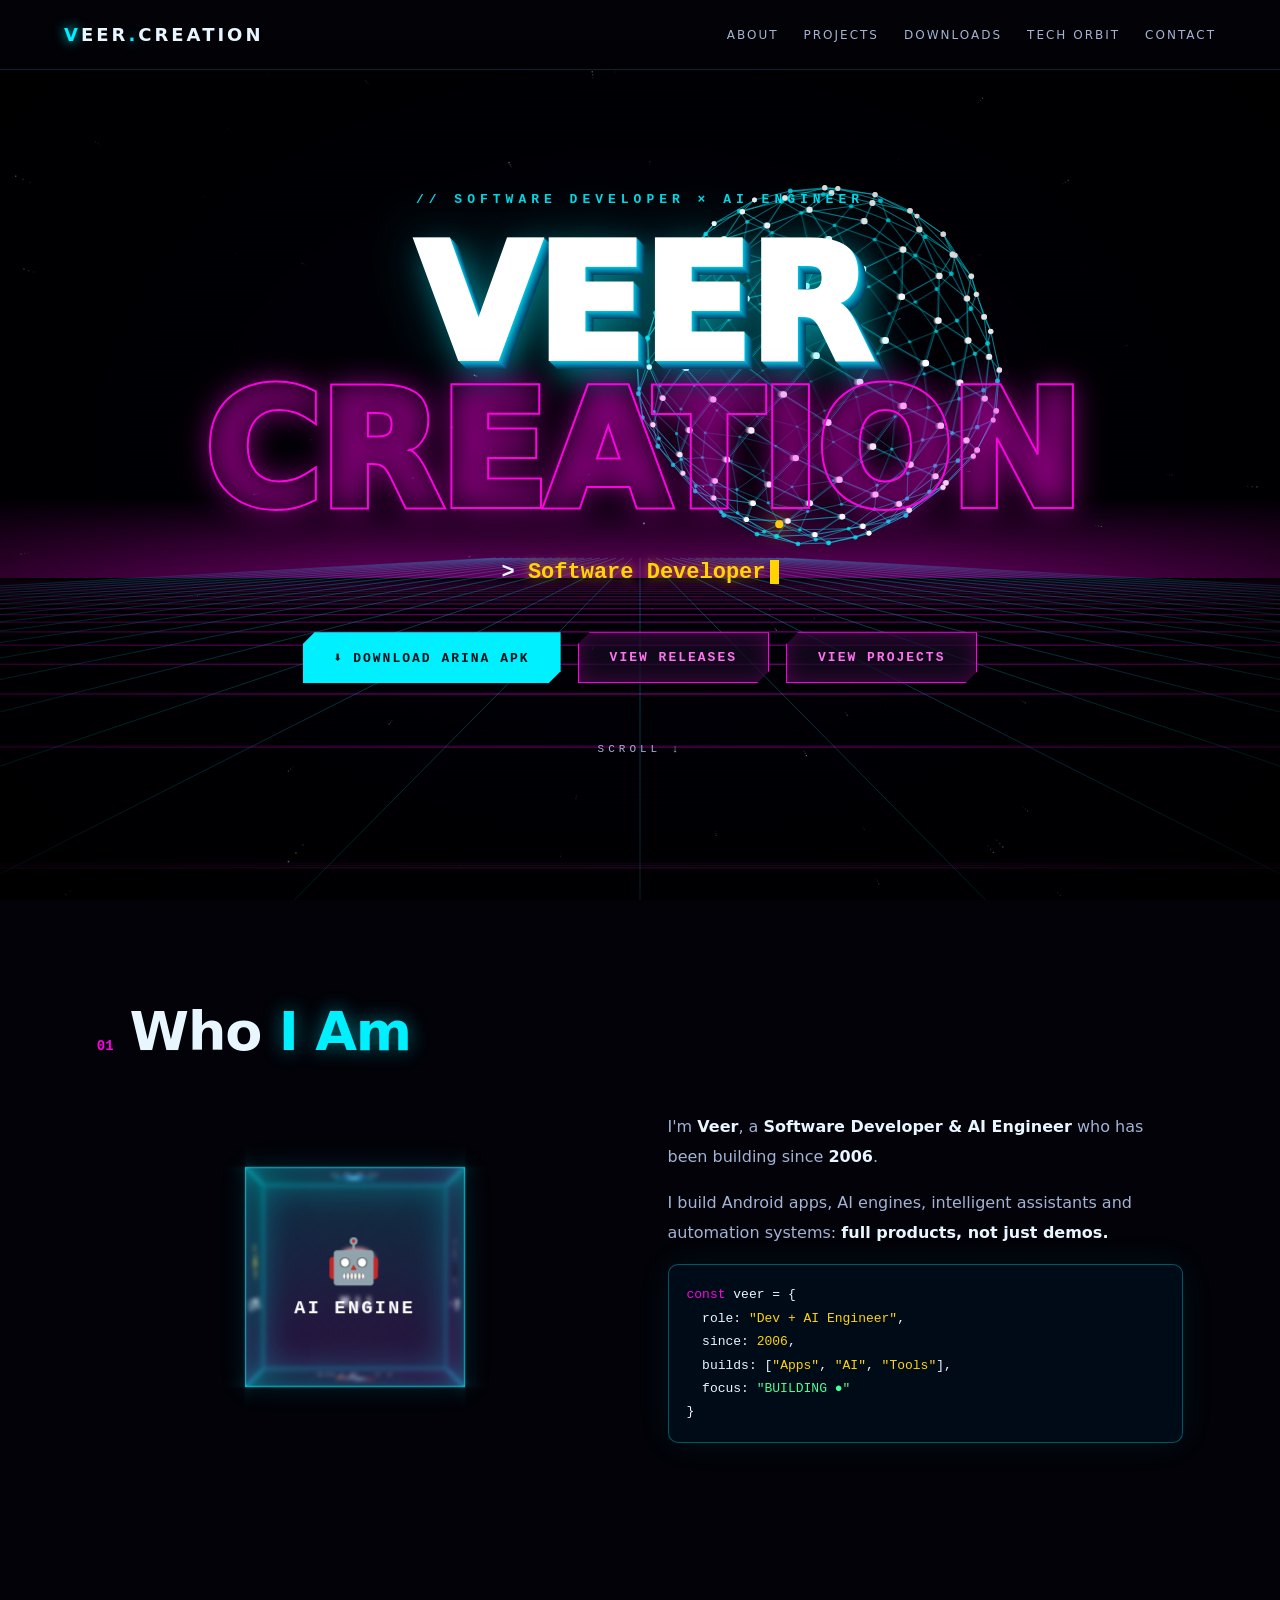
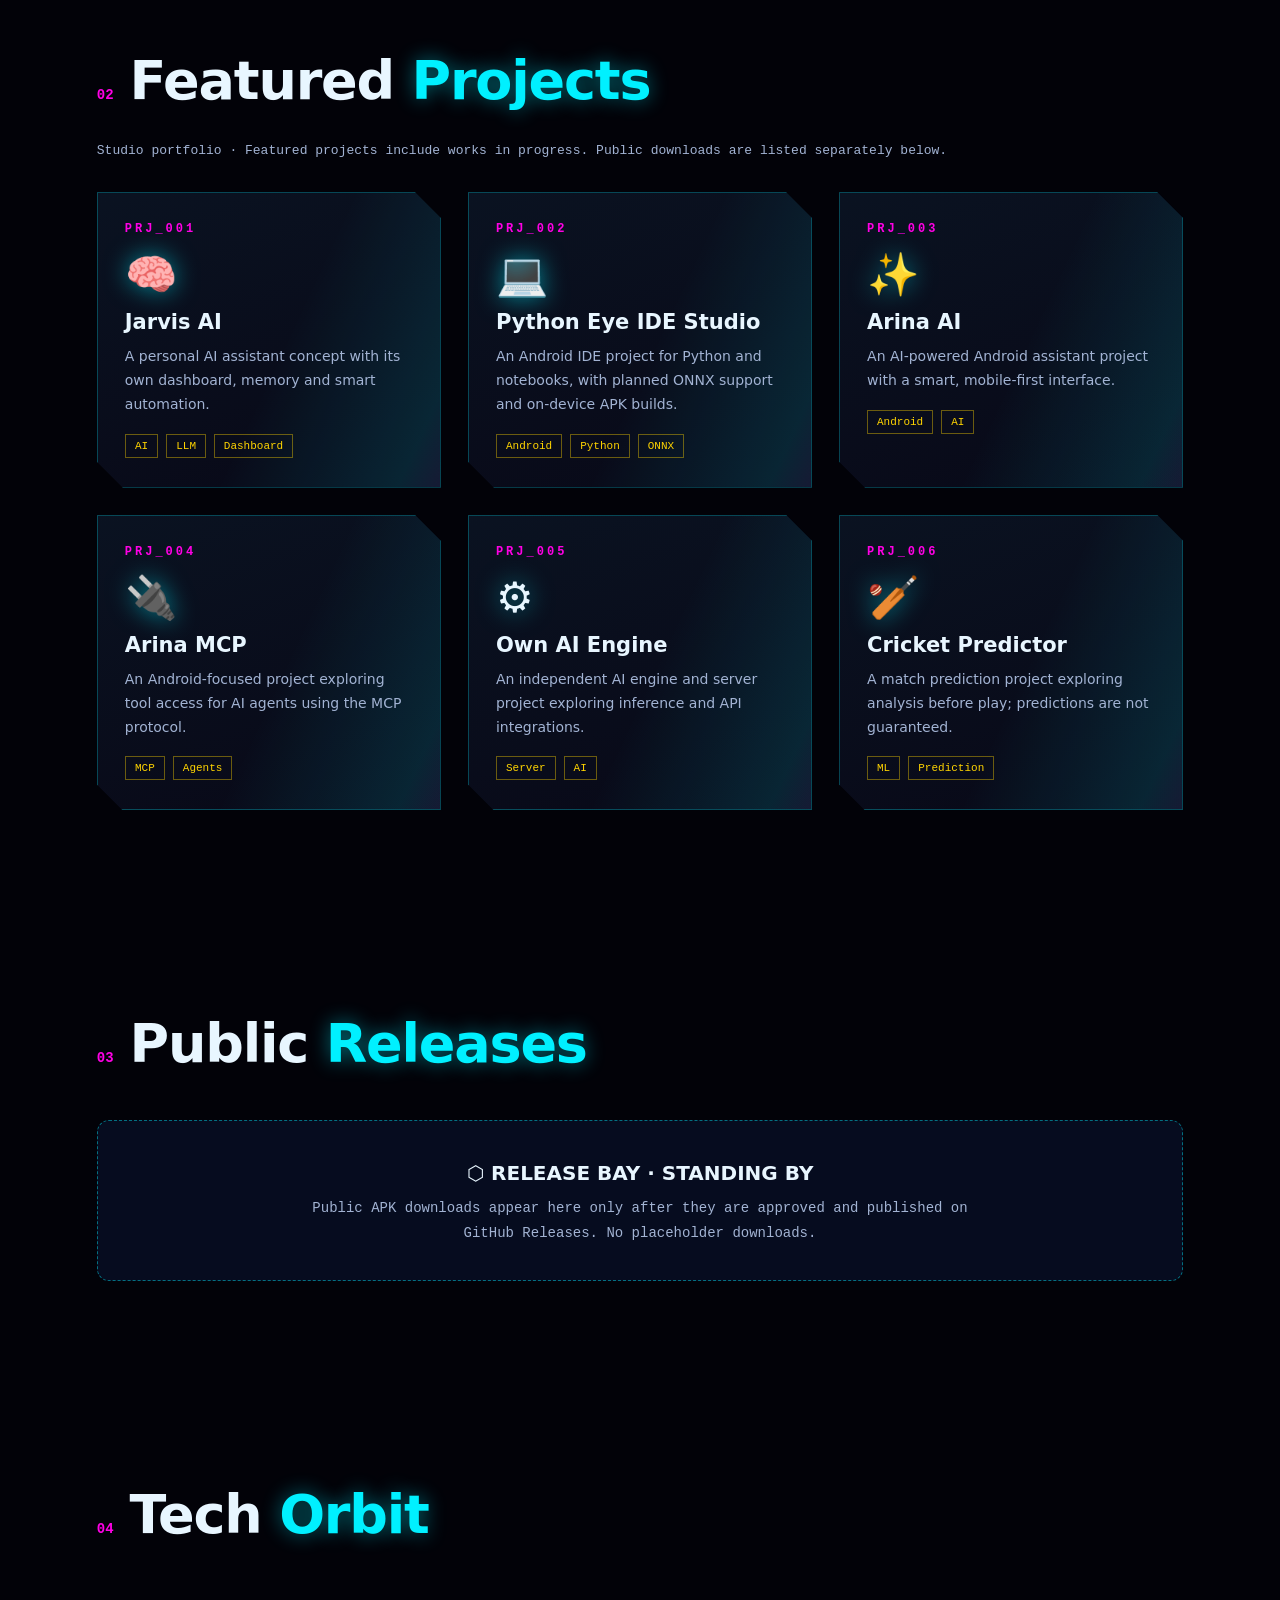
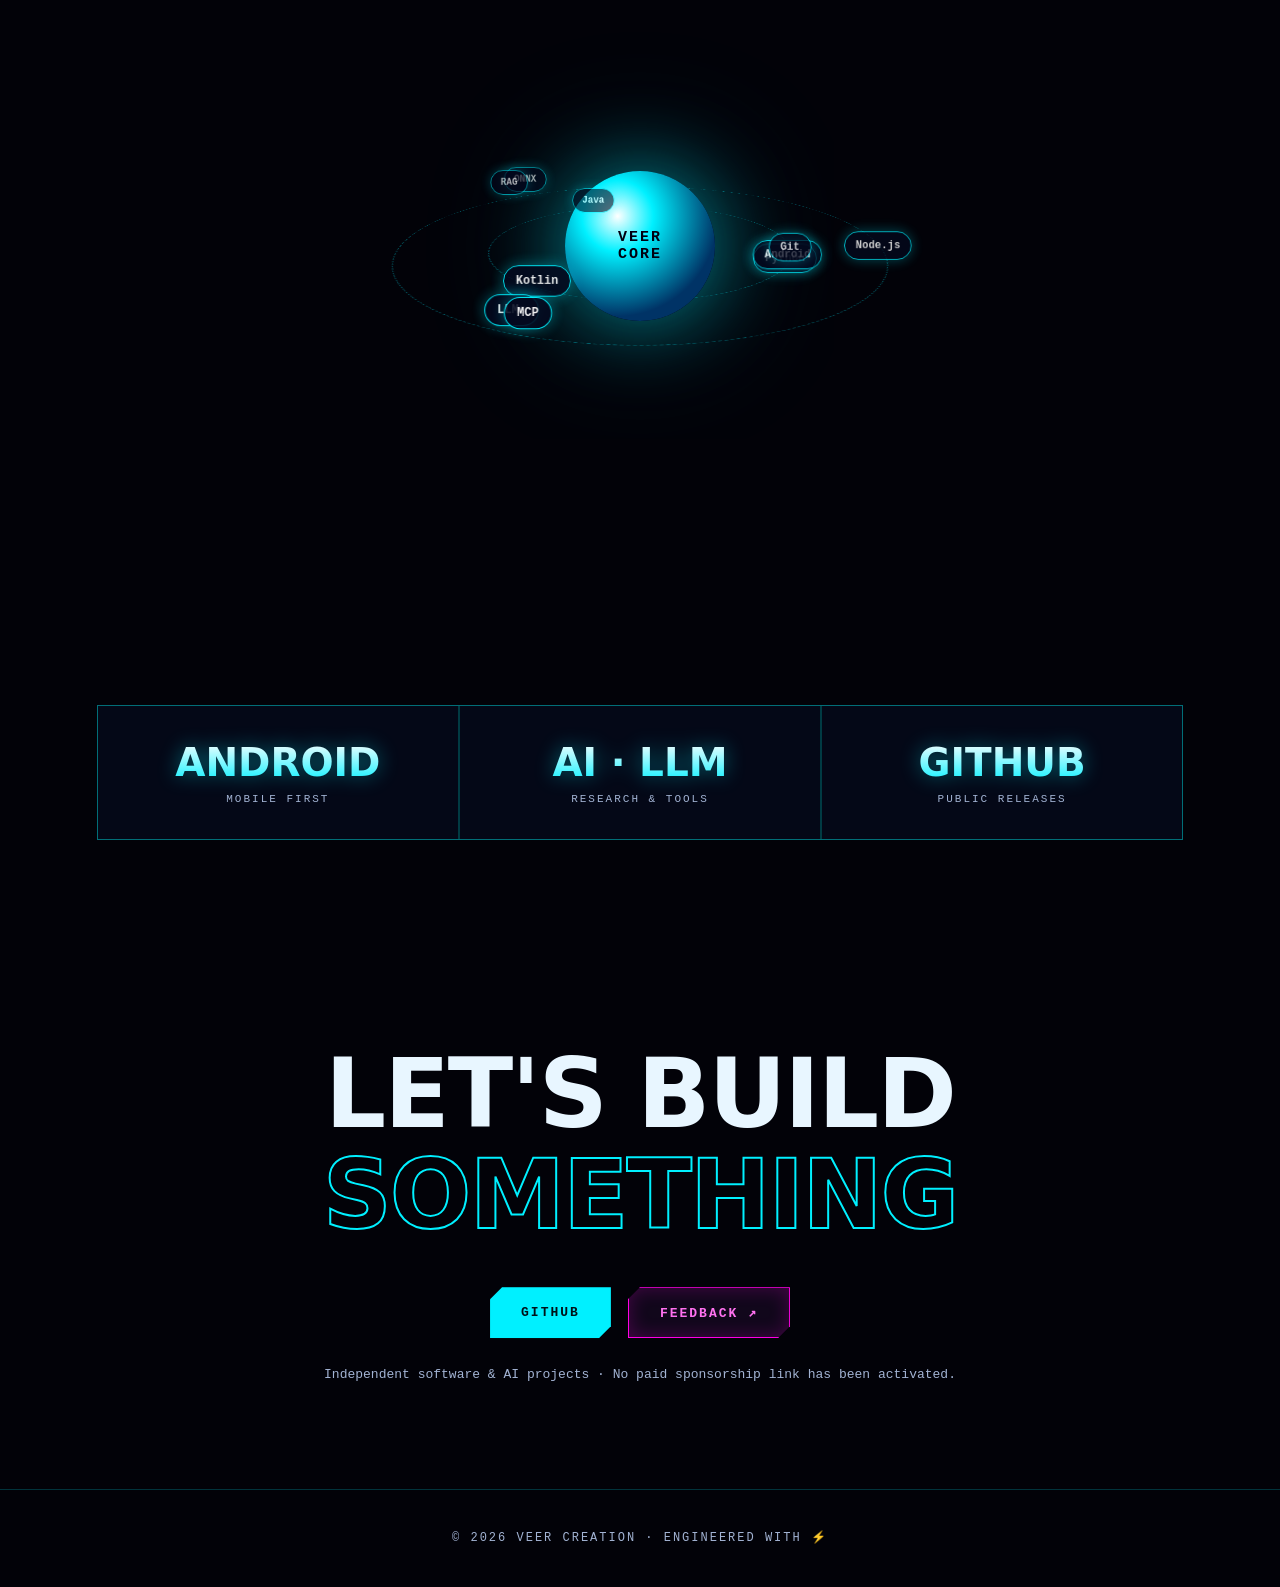
==== index.html @ 34142591 "Add prominent official ARINA APK download button to VEER CREATION homepage" ====
<!DOCTYPE html>
<html lang="en">
<head>
<meta charset="UTF-8">
<meta name="viewport" content="width=device-width, initial-scale=1.0, viewport-fit=cover">
<meta name="theme-color" content="#020208">
<meta name="description" content="VEER CREATION — independent Android, AI and software projects. Explore the studio, projects and public GitHub releases.">
<meta property="og:title" content="VEER CREATION — Software & AI Studio">
<meta property="og:description" content="Android apps, AI experiments and independent software projects from VEER CREATION.">
<meta property="og:type" content="website">
<link rel="icon" href="assets/favicon.svg" type="image/svg+xml">
<title>VEER CREATION — Software Developer & AI Engineer</title>
<style>
:root{--c1:#00f0ff;--c2:#ff00e5;--c3:#ffd400;--bg:#020208;--t:#e8f6ff;--m:#a2b3d3;--card:#091023}
*{margin:0;padding:0;box-sizing:border-box}
html{scroll-behavior:smooth;scroll-padding-top:88px}
body{background:var(--bg);color:var(--t);font-family:"Segoe UI",system-ui,Roboto,sans-serif;overflow-x:hidden}
a{color:inherit}button{font:inherit;cursor:pointer}button:focus-visible,a:focus-visible{outline:3px solid var(--c3);outline-offset:4px}
canvas#scene{position:fixed;inset:0;width:100%;height:100%;z-index:0;pointer-events:none}
.scan{position:fixed;inset:0;z-index:1;pointer-events:none;background:repeating-linear-gradient(0deg,rgba(255,255,255,.022) 0 1px,transparent 1px 4px);mix-blend-mode:overlay}
.vignette{position:fixed;inset:0;z-index:1;pointer-events:none;background:radial-gradient(ellipse at center,transparent 35%,rgba(0,0,0,.86))}
main{position:relative;z-index:2}
#loader{position:fixed;inset:0;z-index:99;background:#000;display:grid;place-items:center;transition:opacity .7s,visibility .7s}
#loader.hide{opacity:0;visibility:hidden;pointer-events:none}
.ld{font:700 14px monospace;color:var(--c1);letter-spacing:3px;text-align:center;padding:15px}
.ld .bar{width:min(240px,75vw);height:3px;background:#112;margin:18px auto 0;overflow:hidden}
.ld .bar i{display:block;height:100%;width:0;background:linear-gradient(90deg,var(--c1),var(--c2));box-shadow:0 0 12px var(--c1);animation:load 1.65s forwards}
@keyframes load{to{width:100%}}
nav{position:fixed;top:0;left:0;right:0;z-index:15;display:flex;justify-content:space-between;align-items:center;min-height:70px;padding:14px 5vw;backdrop-filter:blur(13px);background:linear-gradient(rgba(2,2,8,.91),rgba(2,2,8,.68));border-bottom:1px solid #00f0ff27}
.logo{font-weight:900;letter-spacing:3px;font-size:18px;text-decoration:none;white-space:nowrap}
.logo b{color:var(--c1);text-shadow:0 0 12px var(--c1)}
nav .links{display:flex;align-items:center}
nav .links a{color:var(--m);text-decoration:none;margin-left:25px;font-size:12px;letter-spacing:2px;text-transform:uppercase;transition:.3s}
nav .links a:hover{color:var(--c1);text-shadow:0 0 10px var(--c1)}
.menu-toggle{display:none;min-width:43px;min-height:43px;background:#001c28;color:var(--c1);border:1px solid #00f0ff66;border-radius:9px;font-size:23px;align-items:center;justify-content:center}
.drawer{position:fixed;z-index:22;top:0;bottom:0;left:0;width:min(310px,86vw);padding:22px 23px;background:#080b1c;border-right:1px solid #00f0ff77;box-shadow:20px 0 90px #000c;transform:translateX(-110%);transition:transform .27s ease;visibility:hidden}
.drawer.open{transform:translateX(0);visibility:visible}
.drawer-head{display:flex;justify-content:space-between;align-items:center;color:var(--c1);font:800 14px monospace;letter-spacing:2px;margin-bottom:25px}
.drawer button{background:none;color:var(--c1);padding:6px 11px;border:1px solid #00f0ff77;border-radius:6px;font-size:20px}
.drawer a{display:block;padding:17px 6px;text-decoration:none;border-bottom:1px solid #00f0ff2e;font:700 14px monospace;letter-spacing:1px}
.drawer-backdrop{position:fixed;inset:0;z-index:21;background:#000b}
.hero{min-height:100vh;min-height:100svh;display:flex;flex-direction:column;justify-content:center;align-items:center;text-align:center;padding:112px 20px 65px;perspective:1000px}
.pre{font:600 13px monospace;letter-spacing:5px;color:var(--c1);margin-bottom:25px;opacity:.9}
.title3d{position:relative;font-size:clamp(52px,12.5vw,163px);font-weight:950;line-height:.92;letter-spacing:-3px;transform-style:preserve-3d;transition:transform .2s ease-out;max-width:100%}
.title3d .l{display:block;color:#fff;text-shadow:1px 1px 0 #0bd,2px 2px 0 #0ac,3px 3px 0 #09b,4px 4px 0 #08a,5px 5px 0 #079,6px 6px 0 #068,7px 7px 0 #057,8px 8px 0 #046,10px 14px 30px rgba(0,240,255,.45),0 0 60px rgba(0,240,255,.25)}
.title3d .l2{color:transparent;-webkit-text-stroke:2px var(--c2);text-shadow:0 0 30px rgba(255,0,229,.5);position:relative}
.title3d .l2::after{content:"CREATION";position:absolute;inset:0;color:var(--c2);clip-path:inset(100% 0 0 0);animation:glitch 3.7s infinite steps(1);opacity:.85;-webkit-text-stroke:0}
@keyframes glitch{0%,87%,100%{clip-path:inset(100% 0 0 0);transform:none}90%{clip-path:inset(10% 0 60% 0);transform:translate(-6px,2px)}93%{clip-path:inset(55% 0 20% 0);transform:translate(6px,-2px)}96%{clip-path:inset(30% 0 40% 0);transform:translate(-3px,0)}}
.role{margin-top:34px;font:600 clamp(15px,2.1vw,22px) monospace;color:var(--t);min-height:32px}
.role #tp{color:var(--c3);text-shadow:0 0 12px rgba(255,212,0,.6)}
.cur{display:inline-block;width:9px;height:1.1em;background:var(--c3);vertical-align:middle;margin-left:4px;animation:bl 1s steps(2) infinite}
@keyframes bl{50%{opacity:0}}
.cta{margin-top:40px;display:flex;gap:17px;flex-wrap:wrap;justify-content:center}
.btn{position:relative;padding:15px 31px;font:700 13px monospace;letter-spacing:2px;text-transform:uppercase;color:#001219;background:var(--c1);text-decoration:none;clip-path:polygon(12px 0,100% 0,100% calc(100% - 12px),calc(100% - 12px) 100%,0 100%,0 12px);box-shadow:0 0 30px #00f0ff66;transition:transform .3s,filter .3s;display:inline-flex;align-items:center;justify-content:center;min-height:51px}
.btn:hover{transform:translateY(-4px) scale(1.03);filter:drop-shadow(0 0 11px #00f0ffbb)}
.btn.o{background:#180a23b8;color:#ff71f0;border:1px solid #ff00e5;box-shadow:inset 0 0 19px #ff00e53b}
.scroll{margin-top:60px;font:11px monospace;letter-spacing:4px;color:var(--m);animation:bob 2s infinite}
@keyframes bob{50%{transform:translateY(8px)}}
section{padding:102px 6vw;max-width:1240px;margin:auto}
.sh{display:flex;align-items:baseline;gap:16px;margin-bottom:45px}
.sh .n{font:700 14px monospace;color:var(--c2)}
.sh h2{font-size:clamp(30px,5vw,54px);font-weight:900;letter-spacing:-1.2px;line-height:1.12}
.sh h2 span{color:var(--c1);text-shadow:0 0 20px #00f0ff77}
.about{display:grid;grid-template-columns:1fr 1fr;gap:55px;align-items:center}
.stage{height:340px;perspective:1100px;display:grid;place-items:center;isolation:isolate}
.cube{width:200px;height:200px;position:relative;transform-style:preserve-3d;animation:spin 16s linear infinite}
.stage:hover .cube{animation-play-state:paused}
@keyframes spin{from{transform:rotateX(-22deg) rotateY(0)}to{transform:rotateX(-22deg) rotateY(360deg)}}
.f{position:absolute;inset:0;display:flex;flex-direction:column;align-items:center;justify-content:center;gap:8px;font:800 17px monospace;letter-spacing:2px;color:#fff;background:linear-gradient(135deg,#00f0ff24,#ff00e51e);border:1px solid #00f0ffb3;box-shadow:inset 0 0 40px #00f0ff37,0 0 25px #00f0ff25;backdrop-filter:blur(2px)}
.f i{font-style:normal;font-size:40px}
.f1{transform:translateZ(100px)}.f2{transform:rotateY(90deg) translateZ(100px)}.f3{transform:rotateY(180deg) translateZ(100px)}.f4{transform:rotateY(-90deg) translateZ(100px)}.f5{transform:rotateX(90deg) translateZ(100px)}.f6{transform:rotateX(-90deg) translateZ(100px)}
.about p{color:var(--m);line-height:1.85;font-size:16px;margin-bottom:17px}.about p b{color:var(--t)}
.term{background:#000d1bdb;border:1px solid #00f0ff55;border-radius:10px;font:13px/1.8 monospace;padding:18px;margin-top:10px;overflow-x:auto;box-shadow:0 0 35px #00f0ff13}
.term .k{color:var(--c2)}.term .s{color:var(--c3)}.term .g{color:#46ff9a}
.grid{display:grid;grid-template-columns:repeat(auto-fit,minmax(280px,1fr));gap:27px;perspective:1200px}
.holo{position:relative;padding:29px 27px;min-height:285px;background:linear-gradient(160deg,#0b1424ea,#090919eb);border:1px solid #00f0ff44;transform-style:preserve-3d;transition:transform .15s ease-out,border-color .3s;clip-path:polygon(0 0,calc(100% - 26px) 0,100% 26px,100% 100%,26px 100%,0 calc(100% - 26px));isolation:isolate}
.holo::before{content:"";position:absolute;inset:0;pointer-events:none;background:linear-gradient(115deg,transparent 30%,#00f0ff1f 45%,#ff00e525 55%,transparent 70%);background-size:250% 250%;background-position:var(--px,0%) 50%;mix-blend-mode:screen}
.holo:hover{border-color:var(--c1)}
.holo>*{position:relative;z-index:1;transform:translateZ(24px)}
.holo .no{font:700 12px monospace;color:var(--c2);letter-spacing:3px}
.holo .ic{font-size:42px;margin:14px 0 10px;filter:drop-shadow(0 0 12px #00f0ff88)}
.holo h3{font-size:21px;margin-bottom:9px;line-height:1.3}
.holo p{color:var(--m);line-height:1.7;font-size:14px}
.holo .tags{margin-top:17px;display:flex;gap:8px;flex-wrap:wrap}
.holo .tags span{font:11px monospace;padding:5px 9px;border:1px solid #ffd40066;color:var(--c3)}
.section-note{color:var(--m);font:13px/1.7 monospace;margin:-17px 0 30px}
.orbitWrap{height:510px;position:relative;perspective:900px;display:grid;place-items:center;max-width:700px;margin:auto;overflow:visible}
.core{position:absolute;width:150px;height:150px;border-radius:50%;display:grid;place-items:center;text-align:center;font:900 15px monospace;letter-spacing:2px;background:radial-gradient(circle at 35% 30%,#fff,var(--c1) 25%,#036 70%);box-shadow:0 0 80px #00f0ff80,0 0 160px #00f0ff3b;color:#001;animation:pulse 3s infinite}
@keyframes pulse{50%{box-shadow:0 0 120px #00f0ff9e,0 0 220px #00f0ff4a}}
.ring{position:absolute;border:1px dashed #00f0ff60;border-radius:50%;transform:rotateX(72deg);max-width:95vw;max-height:95vw;pointer-events:none}
.skillchip{position:absolute;left:50%;top:50%;padding:8px 12px;font:700 12px monospace;white-space:nowrap;color:#fff;background:#050a1ff0;border:1px solid var(--c1);box-shadow:0 0 15px #00f0ff66;border-radius:30px;will-change:transform}
.stats{display:grid;grid-template-columns:repeat(3,minmax(0,1fr));gap:2px;background:#00f0ff3d;border:1px solid #00f0ff47}
.st{background:#040817;padding:34px 15px;text-align:center;min-width:0}.st .v{font-size:clamp(19px,3.7vw,39px);font-weight:900;background:linear-gradient(180deg,#fff,var(--c1));-webkit-background-clip:text;background-clip:text;color:transparent;filter:drop-shadow(0 0 10px #00f0ff66)}
.st .k{font:11px monospace;letter-spacing:2px;color:var(--m);margin-top:8px;text-transform:uppercase}
.release-empty{border:1px dashed #00f0ff70;padding:34px;background:#080f24d9;text-align:center;border-radius:12px}
.release-empty h3{font-size:20px;margin:6px 0 11px}.release-empty p{color:var(--m);font:14px/1.8 monospace;max-width:670px;margin:auto}
.release-grid{display:grid;grid-template-columns:repeat(auto-fit,minmax(250px,1fr));gap:20px}.release-card{background:#090d20df;border:1px solid #00f0ff47;padding:25px;border-radius:12px}.release-card h3{margin:10px 0}.release-card p{color:var(--m);font-size:14px;line-height:1.7;margin-bottom:15px}.release-card a{display:inline-block;margin-right:15px;color:var(--c1);font:700 13px monospace;text-decoration:none;padding:8px 0}
.contact{text-align:center}.contact .big{font-size:clamp(36px,8vw,96px);font-weight:900;line-height:1.06;margin-bottom:30px;letter-spacing:-2px}
.contact .big span{color:transparent;-webkit-text-stroke:2px var(--c1)}
.contact .contact-note{font:13px/1.8 monospace;color:var(--m);margin-top:25px}
footer{position:relative;z-index:2;text-align:center;padding:40px 16px;font:12px monospace;letter-spacing:2px;color:var(--m);border-top:1px solid #00f0ff35}
.rv{opacity:0;transform:translateY(50px) rotateX(9deg);transition:opacity .9s,transform .9s cubic-bezier(.2,.8,.2,1)}
.rv.on{opacity:1;transform:none}
@media(max-width:850px){.about{grid-template-columns:1fr;gap:8px}.stage{height:300px}}
@media(max-width:700px){nav{padding:12px 17px;min-height:65px}.logo{font-size:15px;letter-spacing:2px}nav .links{display:none}.menu-toggle{display:flex}.hero{padding:120px 15px 50px;min-height:92svh}.pre{letter-spacing:2.6px;font-size:10px;max-width:90vw}.title3d{font-size:clamp(36px,10.6vw,66px);letter-spacing:-2px;line-height:1.05}.title3d .l{text-shadow:1px 1px 0 #0bd,2px 2px 0 #0ac,3px 3px 0 #09b,4px 4px 0 #08a,5px 5px 0 #079,0 0 30px #00f0ff77}.title3d .l2{-webkit-text-stroke:1px var(--c2)}.role{margin-top:28px;font-size:clamp(13px,3.7vw,18px)}.cta{margin-top:33px;gap:13px}.btn{font-size:12px;letter-spacing:1px;padding:13px 19px;min-height:49px}.scroll{margin-top:44px}section{padding:67px 18px}.sh{margin-bottom:27px;gap:12px}.sh h2{font-size:clamp(27px,7vw,38px)}.about p{font-size:15px}.term{font-size:12px;padding:13px}.stage{height:265px}.cube{width:156px;height:156px}.f{font-size:13px;letter-spacing:1px}.f i{font-size:33px}.f1{transform:translateZ(78px)}.f2{transform:rotateY(90deg) translateZ(78px)}.f3{transform:rotateY(180deg) translateZ(78px)}.f4{transform:rotateY(-90deg) translateZ(78px)}.f5{transform:rotateX(90deg) translateZ(78px)}.f6{transform:rotateX(-90deg) translateZ(78px)}.grid{grid-template-columns:1fr;gap:16px}.holo{min-height:245px;padding:25px 23px}.orbitWrap{height:355px;max-width:100%}.core{width:108px;height:108px;font-size:12px}.ring{width:220px!important;height:220px!important}.ring:nth-child(2){width:min(280px,74vw)!important;height:min(280px,74vw)!important}.skillchip{font-size:10px;padding:7px 9px}.stats{grid-template-columns:1fr;gap:1px}.st{padding:22px 12px}.st .v{font-size:27px}.contact .big{font-size:clamp(37px,8vw,60px)}.contact .cta{display:flex;flex-direction:column;align-items:center}.contact .btn{min-width:min(280px,90vw)}}
@media(max-width:370px){.title3d{font-size:10.3vw}.hero{padding-left:10px;padding-right:10px}.role{font-size:12px}.pre{font-size:9px}.logo{font-size:13px}}
@media(prefers-reduced-motion:reduce){html{scroll-behavior:auto}#loader{transition:none}.ld .bar i{animation:none;width:100%}.rv{opacity:1;transform:none;transition:none}.cube,.cur,.scroll,.core,.title3d .l2::after{animation:none}.title3d{transition:none}}
[hidden]{display:none!important}
</style>
</head>
<body>
<div id="loader"><div class="ld">INITIALIZING VEER.CREATION<div class="bar"><i></i></div></div></div>
<canvas id="scene" aria-hidden="true"></canvas><div class="scan"></div><div class="vignette"></div>
<nav>
  <a class="logo" href="#top" aria-label="Veer Creation home"><b>V</b>EER<b>.</b>CREATION</a>
  <div class="links"><a href="#about">About</a><a href="#work">Projects</a><a href="#downloads">Downloads</a><a href="#skills">Tech Orbit</a><a href="#contact">Contact</a></div>
  <button id="menuToggle" class="menu-toggle" aria-label="Open menu" aria-expanded="false" aria-controls="drawer">☰</button>
</nav>
<div id="drawerMask" class="drawer-backdrop" hidden></div>
<aside id="drawer" class="drawer" aria-hidden="true" aria-label="Mobile menu">
 <div class="drawer-head"><span>VEER CREATION</span><button id="menuClose" aria-label="Close menu">✕</button></div>
 <a href="#top">⌂ Home</a><a href="#about">01 · About</a><a href="#work">02 · Projects</a><a href="#downloads">03 · Downloads</a><a href="#skills">04 · Tech Orbit</a><a href="#contact">05 · Contact</a><a href="https://github.com/magic616star666-bot" target="_blank" rel="noopener noreferrer">↗ GitHub Profile</a>
</aside>
<main id="top">
<header class="hero">
  <div class="pre">// SOFTWARE DEVELOPER × AI ENGINEER</div>
  <h1 class="title3d" id="t3d"><span class="l">VEER</span><span class="l l2">CREATION</span></h1>
  <div class="role">&gt; <span id="tp"></span><span class="cur"></span></div>
  <div class="cta"><a class="btn" href="https://github.com/magic616star666-bot/Veer-creation-/releases/download/v1.0.0/arina-server-app.1.apk" aria-label="Download official ARINA AI Server APK">⬇ Download ARINA APK</a><a class="btn o" href="#downloads">View Releases</a><a class="btn o" href="#work">View Projects</a></div>
  <div class="scroll">SCROLL ↓</div>
</header>
<section id="about">
  <div class="sh rv"><span class="n">01</span><h2>Who <span>I Am</span></h2></div>
  <div class="about">
    <div class="stage rv"><div class="cube"><div class="f f1"><i>🤖</i>AI ENGINE</div><div class="f f2"><i>📱</i>ANDROID</div><div class="f f3"><i>🧠</i>LLM</div><div class="f f4"><i>⚡</i>AUTOMATION</div><div class="f f5"><i>💠</i>VEER</div><div class="f f6"><i>🚀</i>SHIP IT</div></div></div>
    <div class="rv"><p>I'm <b>Veer</b>, a <b>Software Developer &amp; AI Engineer</b> who has been building since <b>2006</b>.</p><p>I build Android apps, AI engines, intelligent assistants and automation systems: <b>full products, not just demos.</b></p>
      <div class="term"><span class="k">const</span> veer = {<br>&nbsp;&nbsp;role: <span class="s">"Dev + AI Engineer"</span>,<br>&nbsp;&nbsp;since: <span class="s">2006</span>,<br>&nbsp;&nbsp;builds: [<span class="s">"Apps"</span>, <span class="s">"AI"</span>, <span class="s">"Tools"</span>],<br>&nbsp;&nbsp;focus: <span class="g">"BUILDING ●"</span><br>}</div>
    </div>
  </div>
</section>
<section id="work">
  <div class="sh rv"><span class="n">02</span><h2>Featured <span>Projects</span></h2></div>
  <p class="section-note">Studio portfolio · Featured projects include works in progress. Public downloads are listed separately below.</p>
  <div class="grid">
    <article class="holo rv"><div class="no">PRJ_001</div><div class="ic">🧠</div><h3>Jarvis AI</h3><p>A personal AI assistant concept with its own dashboard, memory and smart automation.</p><div class="tags"><span>AI</span><span>LLM</span><span>Dashboard</span></div></article>
    <article class="holo rv"><div class="no">PRJ_002</div><div class="ic">💻</div><h3>Python Eye IDE Studio</h3><p>An Android IDE project for Python and notebooks, with planned ONNX support and on-device APK builds.</p><div class="tags"><span>Android</span><span>Python</span><span>ONNX</span></div></article>
    <article class="holo rv"><div class="no">PRJ_003</div><div class="ic">✨</div><h3>Arina AI</h3><p>An AI-powered Android assistant project with a smart, mobile-first interface.</p><div class="tags"><span>Android</span><span>AI</span></div></article>
    <article class="holo rv"><div class="no">PRJ_004</div><div class="ic">🔌</div><h3>Arina MCP</h3><p>An Android-focused project exploring tool access for AI agents using the MCP protocol.</p><div class="tags"><span>MCP</span><span>Agents</span></div></article>
    <article class="holo rv"><div class="no">PRJ_005</div><div class="ic">⚙️</div><h3>Own AI Engine</h3><p>An independent AI engine and server project exploring inference and API integrations.</p><div class="tags"><span>Server</span><span>AI</span></div></article>
    <article class="holo rv"><div class="no">PRJ_006</div><div class="ic">🏏</div><h3>Cricket Predictor</h3><p>A match prediction project exploring analysis before play; predictions are not guaranteed.</p><div class="tags"><span>ML</span><span>Prediction</span></div></article>
  </div>
</section>
<section id="downloads">
  <div class="sh rv"><span class="n">03</span><h2>Public <span>Releases</span></h2></div>
  <div id="releases" class="release-grid" aria-live="polite"></div>
  <div id="noReleases" class="release-empty rv"><h3>⬡ RELEASE BAY · STANDING BY</h3><p>Public APK downloads appear here only after they are approved and published on GitHub Releases. No placeholder downloads.</p></div>
</section>
<section id="skills">
  <div class="sh rv"><span class="n">04</span><h2>Tech <span>Orbit</span></h2></div>
  <div class="orbitWrap rv" id="orbit" aria-label="Technology areas: Python, Kotlin, Java, Android, LLMs, ONNX, Node.js, MCP, RAG, Git, AI and automation">
    <div class="ring" style="width:300px;height:300px"></div><div class="ring" style="width:480px;height:480px"></div><div class="core">VEER<br>CORE</div>
  </div>
</section>
<section>
  <div class="stats rv"><div class="st"><div class="v">ANDROID</div><div class="k">Mobile First</div></div><div class="st"><div class="v">AI · LLM</div><div class="k">Research &amp; Tools</div></div><div class="st"><div class="v">GITHUB</div><div class="k">Public Releases</div></div></div>
</section>
<section id="contact" class="contact">
  <div class="big rv">LET'S BUILD<br><span>SOMETHING</span></div>
  <div class="cta rv"><a class="btn" href="https://github.com/magic616star666-bot" target="_blank" rel="noopener noreferrer">GitHub</a><a class="btn o" href="https://github.com/magic616star666-bot/Veer-creation-/issues" target="_blank" rel="noopener noreferrer">Feedback ↗</a></div>
  <p class="contact-note">Independent software &amp; AI projects · No paid sponsorship link has been activated.</p>
</section>
</main>
<footer>© <span id="year">2026</span> VEER CREATION · ENGINEERED WITH ⚡</footer>
<script defer src="assets/apps-data.js"></script>
<script>
'use strict';
const reducedMotion=matchMedia('(prefers-reduced-motion: reduce)').matches;
const $=id=>document.getElementById(id);
$('year').textContent=new Date().getFullYear();
const dismiss=()=>{$('loader').classList.add('hide')};
addEventListener('load',()=>setTimeout(dismiss,reducedMotion?50:1400),{once:true});
setTimeout(dismiss,3000);
// Drawer: hamburger, overlay, ESC and swipe. Works in portrait and landscape.
const menu=$('drawer'),mask=$('drawerMask');
function drawer(open){menu.classList.toggle('open',open);menu.setAttribute('aria-hidden',String(!open));mask.hidden=!open;$('menuToggle').setAttribute('aria-expanded',String(open));document.body.style.overflow=open?'hidden':'';if(open)$('menuClose').focus();}
$('menuToggle').addEventListener('click',()=>drawer(true));$('menuClose').addEventListener('click',()=>drawer(false));mask.addEventListener('click',()=>drawer(false));
menu.querySelectorAll('a').forEach(a=>a.addEventListener('click',()=>drawer(false)));
document.addEventListener('keydown',e=>{if(e.key==='Escape')drawer(false)});
let sx=0,sy=0;
document.addEventListener('touchstart',e=>{if(e.touches.length===1){sx=e.touches[0].clientX;sy=e.touches[0].clientY;}},{passive:true});
document.addEventListener('touchend',e=>{if(e.changedTouches.length!==1)return;let dx=e.changedTouches[0].clientX-sx,dy=e.changedTouches[0].clientY-sy;if(Math.abs(dx)>85&&Math.abs(dy)<Math.abs(dx)*.6){if(dx>0)drawer(true);else drawer(false)}},{passive:true});
// Animated stars, grid and neural sphere based on the supplied visual design.
(()=>{if(reducedMotion)return;const c=$('scene'),x=c.getContext('2d',{alpha:false});if(!x)return;
let W,H,F,t=0,mx=0,my=0,scrollY0=0;const mobile=innerWidth<700,DPR=Math.min(devicePixelRatio||1,mobile?1.4:1.75);
function rs(){W=innerWidth;H=innerHeight;c.width=Math.round(W*DPR);c.height=Math.round(H*DPR);x.setTransform(DPR,0,0,DPR,0,0);F=Math.min(W,H)*.9;}rs();addEventListener('resize',rs);
addEventListener('mousemove',e=>{mx=e.clientX/W-.5;my=e.clientY/H-.5},{passive:true});addEventListener('scroll',()=>scrollY0=scrollY,{passive:true});
const N=mobile?110:230,sp=[];for(let i=0;i<N;i++){const y=1-i/(N-1)*2,r=Math.sqrt(1-y*y),a=i*2.399963;sp.push([Math.cos(a)*r,y,Math.sin(a)*r]);}
const links=[];for(let i=0;i<N;i++)for(let j=i+1;j<N;j++){const d=Math.hypot(sp[i][0]-sp[j][0],sp[i][1]-sp[j][1],sp[i][2]-sp[j][2]);if(d<.30)links.push([i,j])}
const stars=Array.from({length:mobile?90:220},()=>[Math.random()*2-1,Math.random()*2-1,Math.random()]);
function proj(px,py,pz){const s=F/pz;return[W/2+px*s,H/2+py*s,s]}
function frame(){if(document.hidden){requestAnimationFrame(frame);return;}t+=.006;x.fillStyle='rgba(2,2,8,.44)';x.fillRect(0,0,W,H);
for(const s of stars){s[2]-=.0025;if(s[2]<=.02){s[0]=Math.random()*2-1;s[1]=Math.random()*2-1;s[2]=1}const px=W/2+s[0]/s[2]*W*.3,py=H/2+s[1]/s[2]*H*.3,r=(1-s[2])*1.8;x.fillStyle='rgba(180,220,255,'+(1-s[2])+')';x.fillRect(px,py,r,r)}
const camY=1.2,off=t*2%1,hY=H/2+H*.12;x.lineWidth=1;
for(let i=0;i<22;i++){const z=1+i-off,yS=H/2+camY*F/z*.5+H*.12,a=Math.max(0,1-z/24);x.strokeStyle='rgba(255,0,229,'+(a*.42)+')';x.beginPath();x.moveTo(0,yS);x.lineTo(W,yS);x.stroke()}
for(let i=-18;i<=18;i++){const xb=W/2+i*W*.09;x.strokeStyle='rgba(0,240,255,.16)';x.beginPath();x.moveTo(W/2+i*8,hY);x.lineTo(xb+(xb-W/2)*2,H);x.stroke()}
const glow=x.createLinearGradient(0,hY-60,0,hY+20);glow.addColorStop(0,'rgba(255,0,229,0)');glow.addColorStop(1,'rgba(255,0,229,.23)');x.fillStyle=glow;x.fillRect(0,hY-60,W,80);
const ry=t*1.2+mx*1.5,rx=.35+my*.8,cy=Math.cos(ry),sy=Math.sin(ry),cx=Math.cos(rx),sx=Math.sin(rx),R=.55,ox=W>900?.55:0,oy=-.25-scrollY0/H*.6,zO=2.6;
const P=sp.map(p=>{let X=p[0]*cy-p[2]*sy,Z=p[0]*sy+p[2]*cy,Y=p[1]*cx-Z*sx;Z=p[1]*sx+Z*cx;const pulse=1+Math.sin(t*4+p[1]*6)*.03;return proj(X*R*pulse+ox,Y*R*pulse+oy,Z*R+zO).concat(Z)});
for(const [i,j] of links){const a=P[i],b=P[j],d=(a[3]+b[3])/2,al=Math.min(.4,.08+(1-d)*.25);x.strokeStyle='rgba(0,240,255,'+al+')';x.beginPath();x.moveTo(a[0],a[1]);x.lineTo(b[0],b[1]);x.stroke()}
for(const p of P){const fr=(1-p[3])/2;x.fillStyle=fr>.6?'#fff':'rgba(0,240,255,'+(.3+fr*.7)+')';x.beginPath();x.arc(p[0],p[1],1+fr*2.4,0,Math.PI*2);x.fill()}
if(links.length){const k=Math.floor(t*30)%links.length,L=links[k],a=P[L[0]];x.shadowBlur=20;x.shadowColor='#ffd400';x.fillStyle='#ffd400';x.beginPath();x.arc(a[0],a[1],4,0,Math.PI*2);x.fill();x.shadowBlur=0}
requestAnimationFrame(frame)}frame();})();
// 3D title desktop mouse tilt; touch keeps stable readable text.
const t3=$('t3d');if(!reducedMotion&&matchMedia('(pointer:fine)').matches){addEventListener('mousemove',e=>{const X=e.clientX/innerWidth-.5,Y=e.clientY/innerHeight-.5;t3.style.transform='rotateY('+(X*20)+'deg) rotateX('+(-Y*15)+'deg)'},{passive:true});}
// Typing animation.
(()=>{const words=['Software Developer','AI Engineer','Android App Builder','LLM & Automation Studio','Independent Software Creator'];const el=$('tp');if(reducedMotion){el.textContent=words[0];return;}let i=0,j=0,dir=0;(function tick(){const s=words[i];el.textContent=s.slice(0,j);if(!dir&&j<s.length){j++;setTimeout(tick,82)}else if(!dir){dir=1;setTimeout(tick,1550)}else if(j){j--;setTimeout(tick,32)}else{dir=0;i=(i+1)%words.length;setTimeout(tick,220)}})()})();
// Holographic card tilt for mouse devices only.
if(!reducedMotion&&matchMedia('(pointer:fine)').matches){document.querySelectorAll('.holo').forEach(h=>{h.addEventListener('mousemove',e=>{const r=h.getBoundingClientRect(),X=(e.clientX-r.left)/r.width,Y=(e.clientY-r.top)/r.height;h.style.transform='rotateY('+((X-.5)*15)+'deg) rotateX('+((.5-Y)*15)+'deg) scale(1.025)';h.style.setProperty('--px',X*100+'%')});h.addEventListener('mouseleave',()=>h.style.transform='')})}
// Skill orbit adapts its radius to screen size.
(()=>{const wrap=$('orbit');const skills=[['Python',0],['Kotlin',0],['Java',0],['Android',0],['LLMs',1],['ONNX',1],['Node.js',1],['MCP',1],['RAG',1],['Git',0]];const items=skills.map(([name,ring],i)=>{const chip=document.createElement('div');chip.className='skillchip';chip.textContent=name;wrap.appendChild(chip);return{chip,ring,angle:i/skills.length*Math.PI*2*1.7+i}});let frame=0;
function place(){const mobile=innerWidth<700;const smallRadius=Math.min(mobile?90:150,innerWidth*.23),bigRadius=Math.min(mobile?133:238,innerWidth*.31);frame+=reducedMotion?0:.006;for(const it of items){const radius=it.ring?bigRadius:smallRadius,a=it.angle+frame*(it.ring?.7:1.2),X=Math.cos(a)*radius,Z=Math.sin(a)*radius,Y=Z*.32,scale=.76+(Z/radius+1)*.13;it.chip.style.transform='translate(-50%, -50%) translate('+X+'px, '+Y+'px) scale('+scale+')';it.chip.style.zIndex=Z>0?'3':'1';it.chip.style.opacity=String(.62+(Z/radius+1)*.17);}if(!reducedMotion)requestAnimationFrame(place)}place();})();
// Scroll reveal, with no invisible content when observer is unavailable.
if('IntersectionObserver' in window&&!reducedMotion){const io=new IntersectionObserver(es=>es.forEach(e=>{if(e.isIntersecting){e.target.classList.add('on');io.unobserve(e.target)}}),{threshold:.1});document.querySelectorAll('.rv').forEach(el=>io.observe(el))}else document.querySelectorAll('.rv').forEach(el=>el.classList.add('on'));
// Only approved public GitHub APK releases; never invent downloads.
(()=>{const list=$('releases'),empty=$('noReleases'),apps=(Array.isArray(window.VEER_APPS)?window.VEER_APPS:[]).filter(a=>a&&a.approved===true&&/^[\w.-]+\/[\w.-]+$/.test(a.repo||''));if(!apps.length)return;
Promise.all(apps.map(async a=>{try{const r=await fetch('https://api.github.com/repos/'+a.repo+'/releases/latest',{headers:{Accept:'application/vnd.github+json'}});if(!r.ok)return null;const release=await r.json();const apk=(release.assets||[]).find(x=>/\.apk$/i.test(x.name||'')&&x.browser_download_url);return apk?{a,release,apk}:null}catch{return null}})).then(items=>{const good=items.filter(Boolean);if(!good.length)return;empty.hidden=true;for(const {a,release,apk} of good){const div=document.createElement('article');div.className='release-card';const title=document.createElement('h3');title.textContent=a.name||a.repo;const desc=document.createElement('p');desc.textContent=a.description||'Published Android release';const dl=document.createElement('a');dl.textContent='Download APK ↗';dl.href=apk.browser_download_url;dl.target='_blank';dl.rel='noopener noreferrer';const rel=document.createElement('a');rel.textContent='View Release ↗';rel.href=release.html_url;rel.target='_blank';rel.rel='noopener noreferrer';div.append(title,desc,dl,rel);list.append(div);}})})();
</script>
</body>
</html>
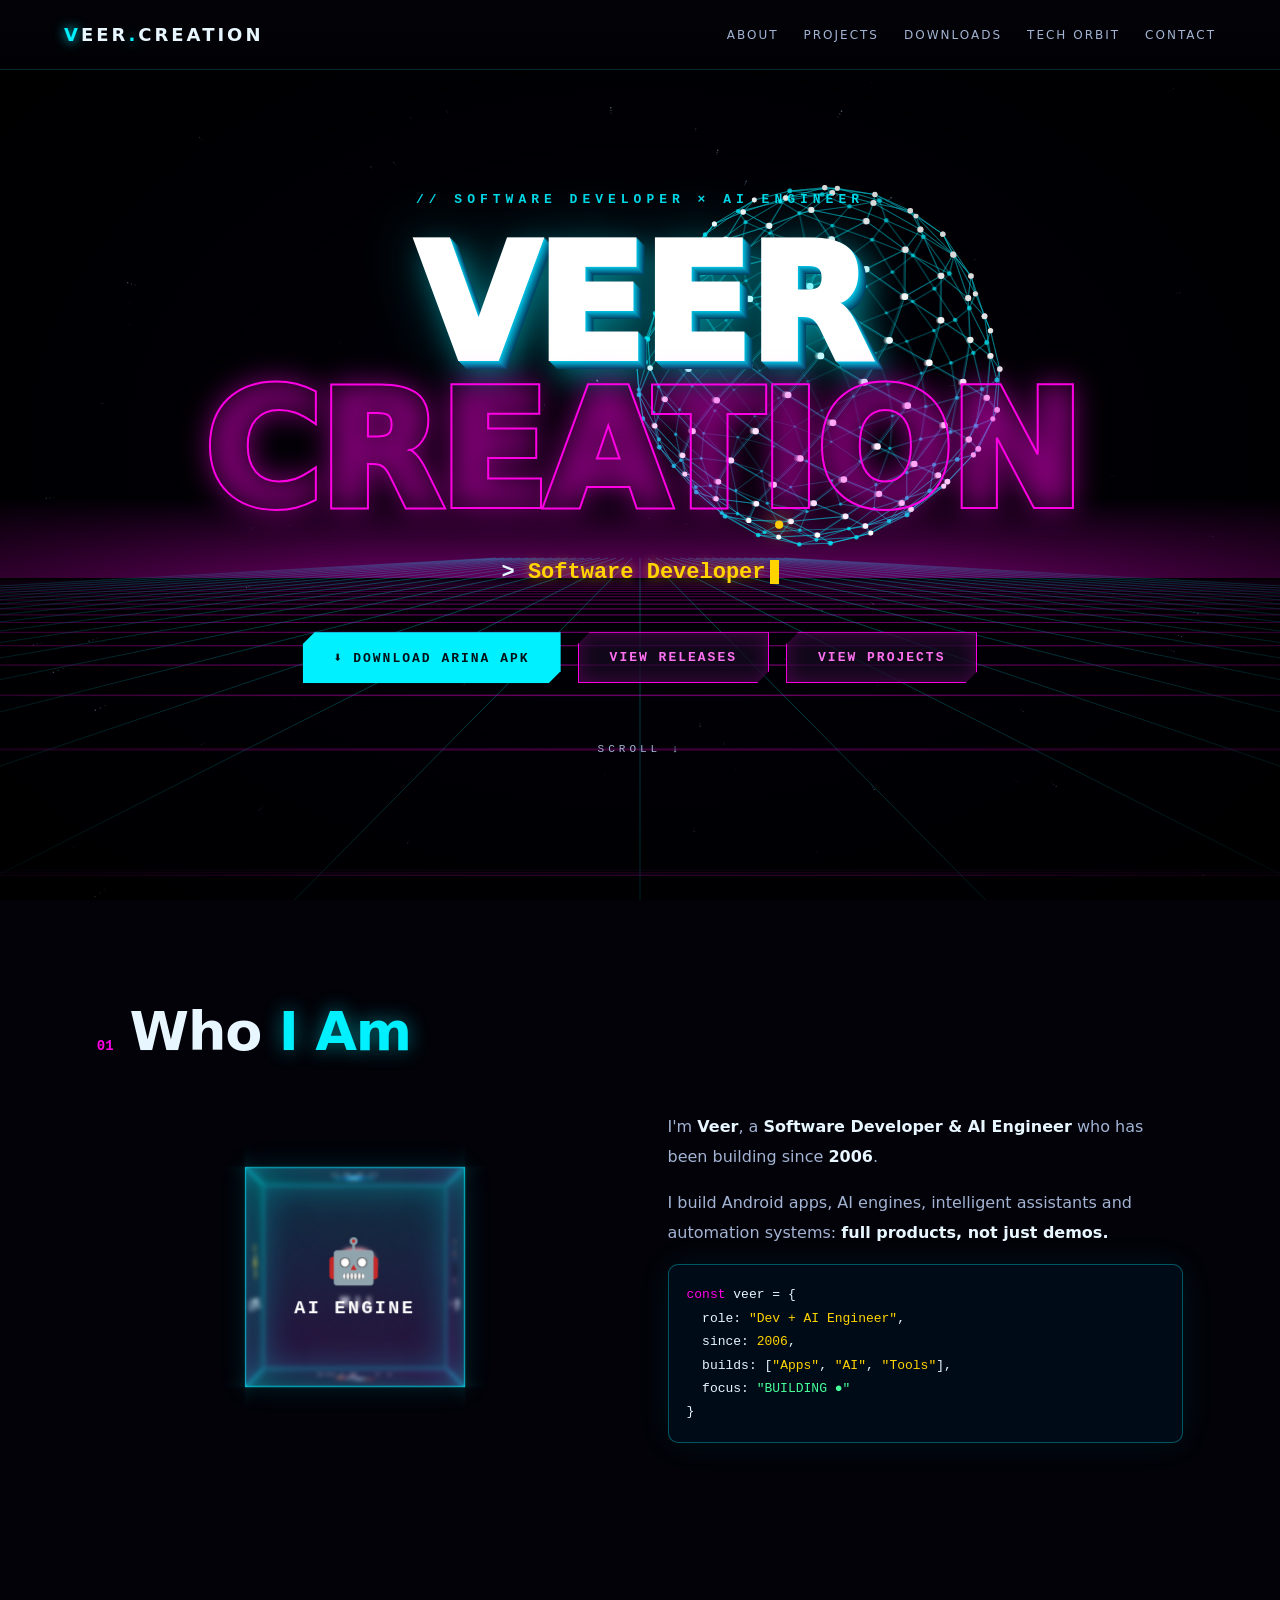
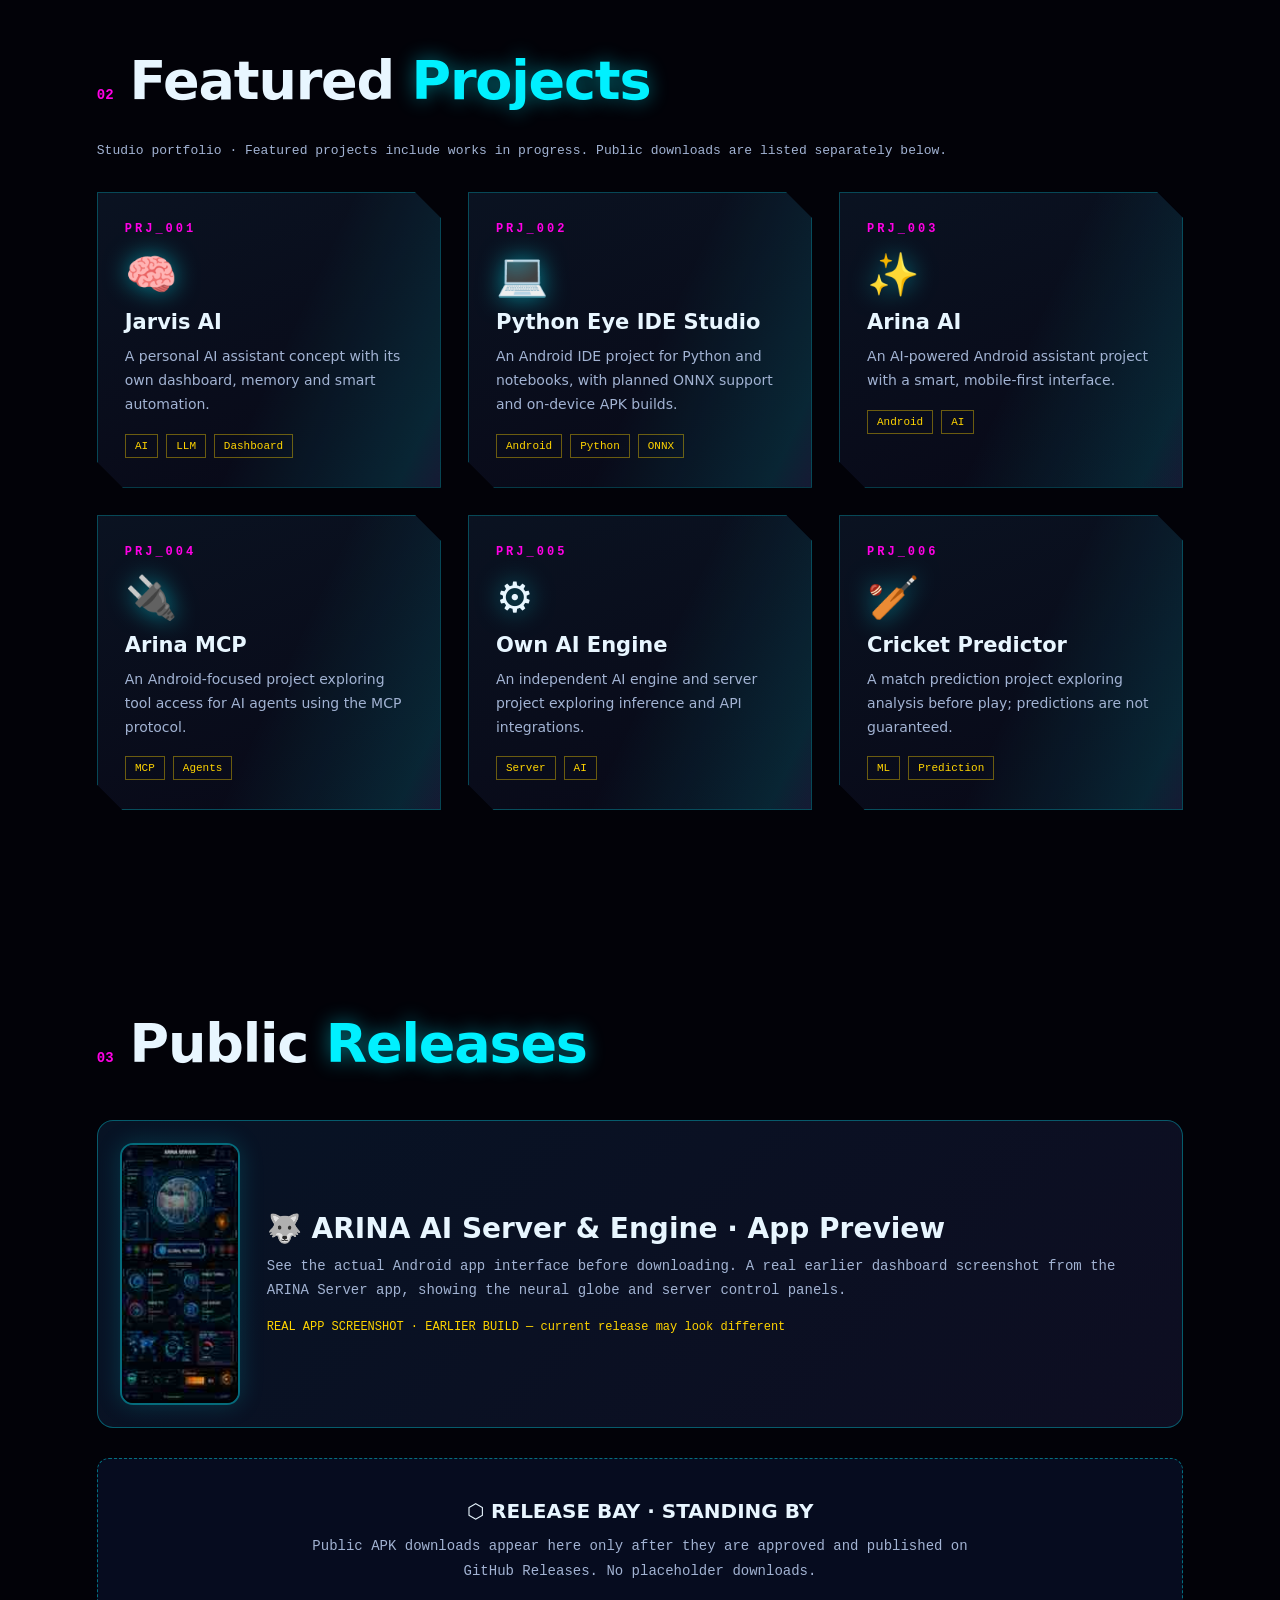
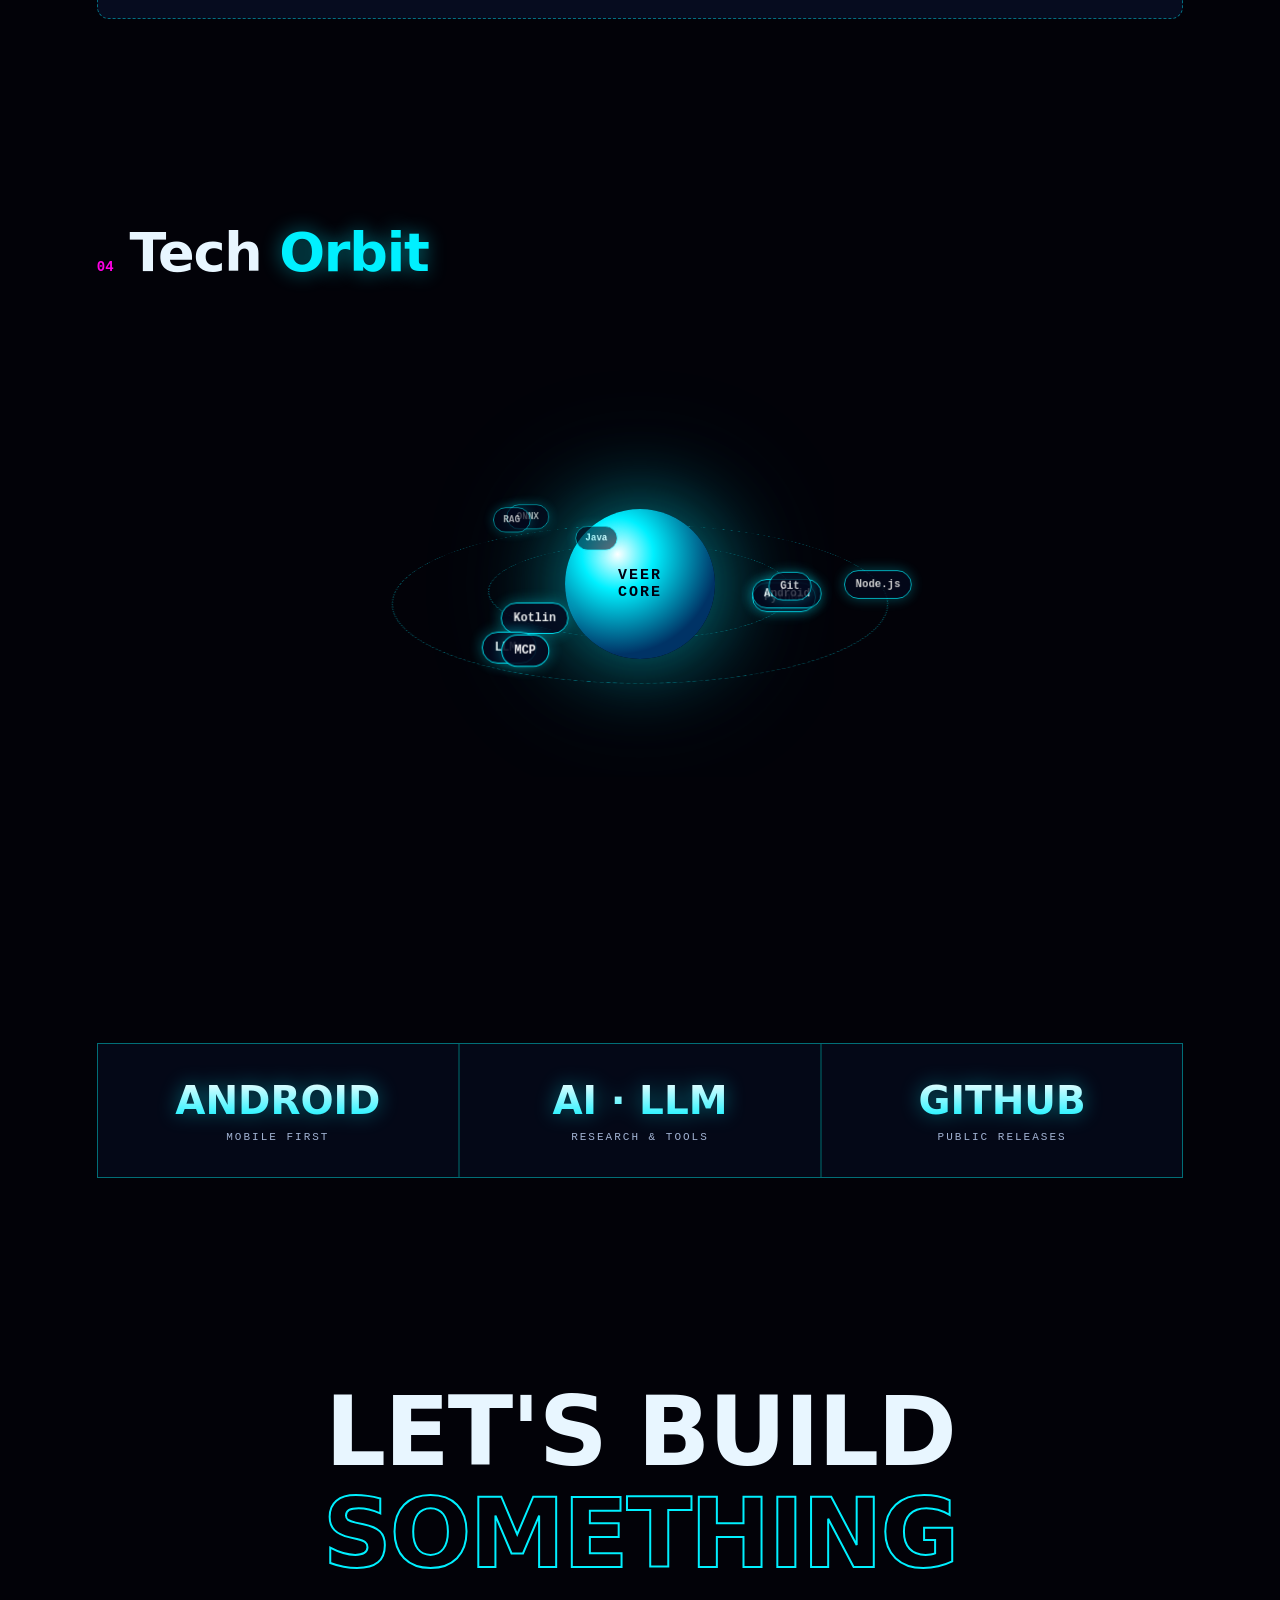
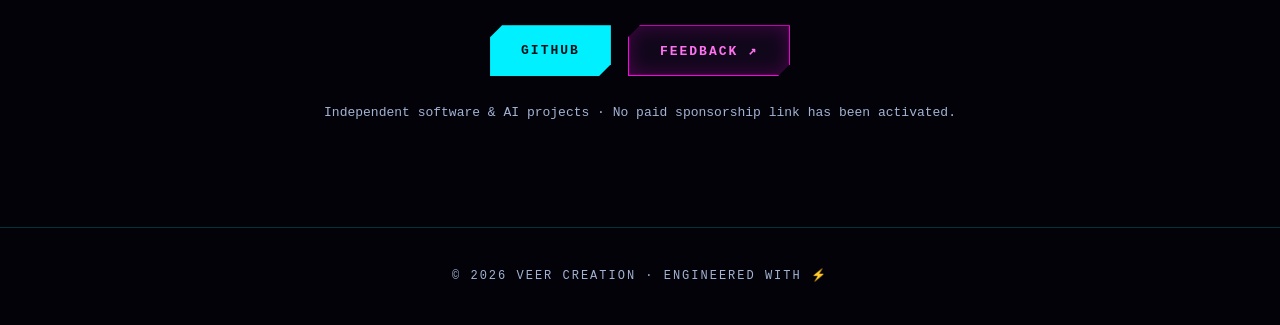
==== commit 61e4b137: "Show genuine earlier ARINA Server screenshot in mobile-friendly downloads preview gallery" ====
--- a/index.html
+++ b/index.html
@@ -92,6 +92,7 @@
 .stats{display:grid;grid-template-columns:repeat(3,minmax(0,1fr));gap:2px;background:#00f0ff3d;border:1px solid #00f0ff47}
 .st{background:#040817;padding:34px 15px;text-align:center;min-width:0}.st .v{font-size:clamp(19px,3.7vw,39px);font-weight:900;background:linear-gradient(180deg,#fff,var(--c1));-webkit-background-clip:text;background-clip:text;color:transparent;filter:drop-shadow(0 0 10px #00f0ff66)}
 .st .k{font:11px monospace;letter-spacing:2px;color:var(--m);margin-top:8px;text-transform:uppercase}
+.app-preview{display:flex;align-items:center;gap:27px;margin:0 0 30px;padding:22px;border:1px solid #00f0ff55;border-radius:16px;background:linear-gradient(135deg,#081629dc,#101026d9);flex-wrap:wrap}.app-preview img{width:120px;height:auto;border:2px solid #00f0ff66;border-radius:13px;box-shadow:0 0 24px #00f0ff2b;display:block}.app-preview .pv-copy{flex:1;min-width:210px}.app-preview h3{font-size:clamp(20px,4vw,28px);margin-bottom:10px}.app-preview p{font:14px/1.7 monospace;color:var(--m);margin-bottom:12px}.app-preview small{color:#ffd400;font:12px/1.5 monospace}.app-preview a{color:var(--c1);text-decoration:underline}@media(max-width:700px){.app-preview{justify-content:center;text-align:center;gap:18px}.app-preview .pv-copy{min-width:0;flex-basis:100%}}
 .release-empty{border:1px dashed #00f0ff70;padding:34px;background:#080f24d9;text-align:center;border-radius:12px}
 .release-empty h3{font-size:20px;margin:6px 0 11px}.release-empty p{color:var(--m);font:14px/1.8 monospace;max-width:670px;margin:auto}
 .release-grid{display:grid;grid-template-columns:repeat(auto-fit,minmax(250px,1fr));gap:20px}.release-card{background:#090d20df;border:1px solid #00f0ff47;padding:25px;border-radius:12px}.release-card h3{margin:10px 0}.release-card p{color:var(--m);font-size:14px;line-height:1.7;margin-bottom:15px}.release-card a{display:inline-block;margin-right:15px;color:var(--c1);font:700 13px monospace;text-decoration:none;padding:8px 0}
@@ -152,6 +153,10 @@
 </section>
 <section id="downloads">
   <div class="sh rv"><span class="n">03</span><h2>Public <span>Releases</span></h2></div>
+  <div class="app-preview rv" aria-label="Genuine ARINA Android app screenshot preview">
+    <a href="assets/arina-dashboard-earlier.jpg" target="_blank" rel="noopener noreferrer" aria-label="Open genuine ARINA dashboard screenshot"><img src="assets/arina-dashboard-earlier.jpg" width="120" height="267" loading="lazy" alt="Real earlier ARINA Server Android dashboard showing a central globe and server status panels"></a>
+    <div class="pv-copy"><h3>🐺 ARINA AI Server &amp; Engine · App Preview</h3><p>See the actual Android app interface before downloading. A real earlier dashboard screenshot from the ARINA Server app, showing the neural globe and server control panels.</p><small>REAL APP SCREENSHOT · EARLIER BUILD — current release may look different</small></div>
+  </div>
   <div id="releases" class="release-grid" aria-live="polite"></div>
   <div id="noReleases" class="release-empty rv"><h3>⬡ RELEASE BAY · STANDING BY</h3><p>Public APK downloads appear here only after they are approved and published on GitHub Releases. No placeholder downloads.</p></div>
 </section>
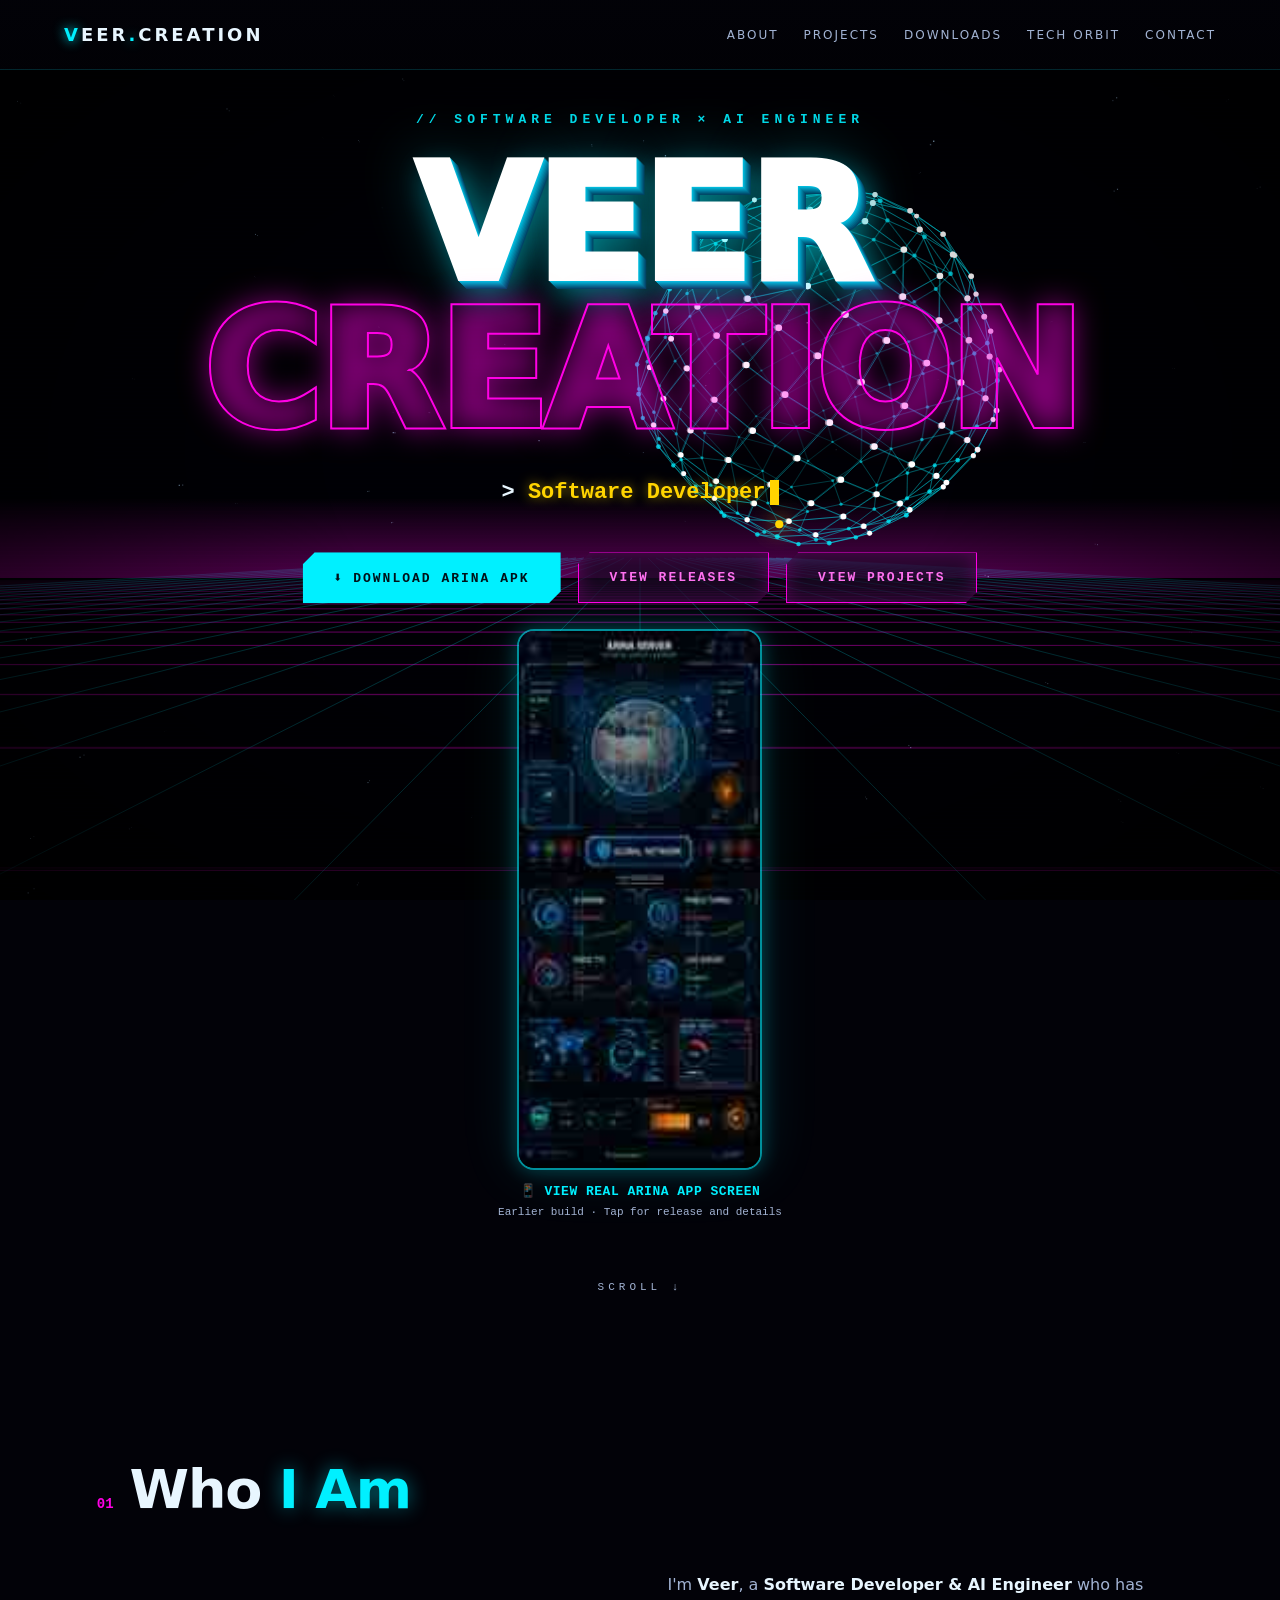
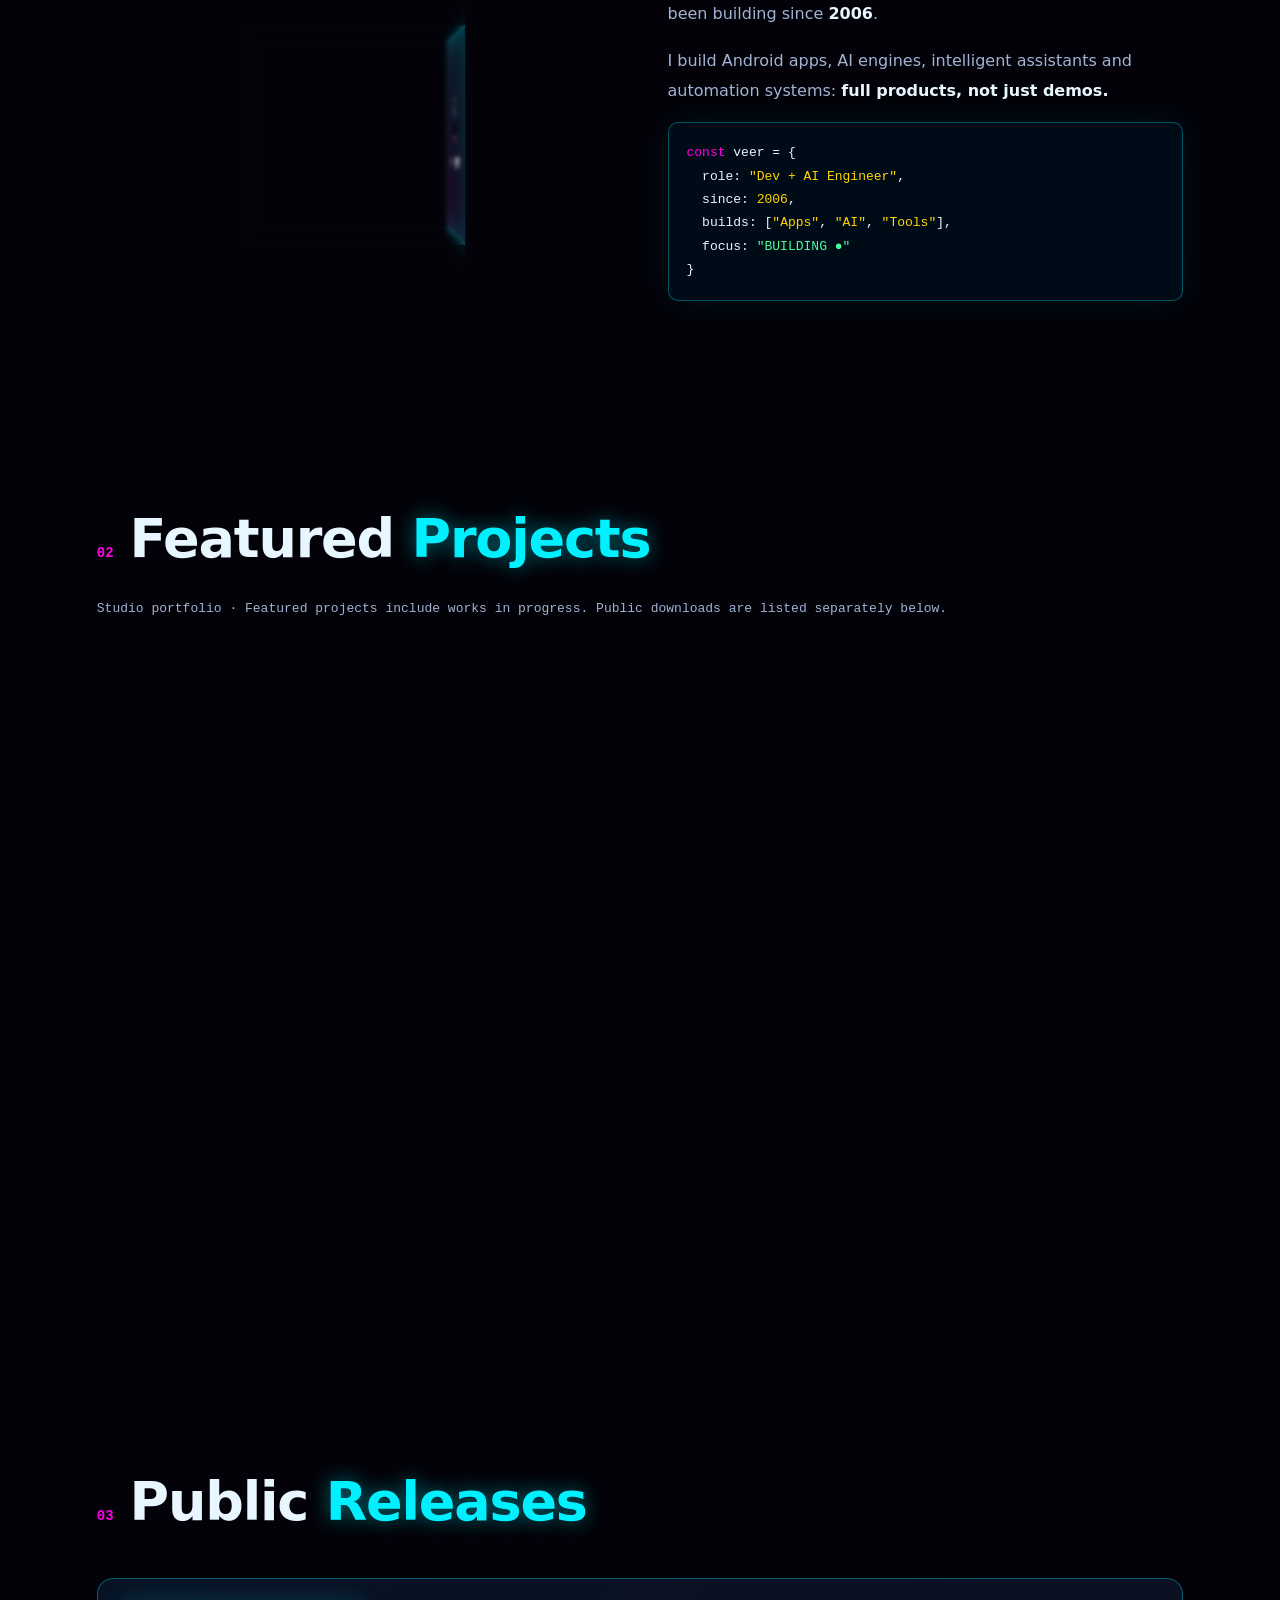
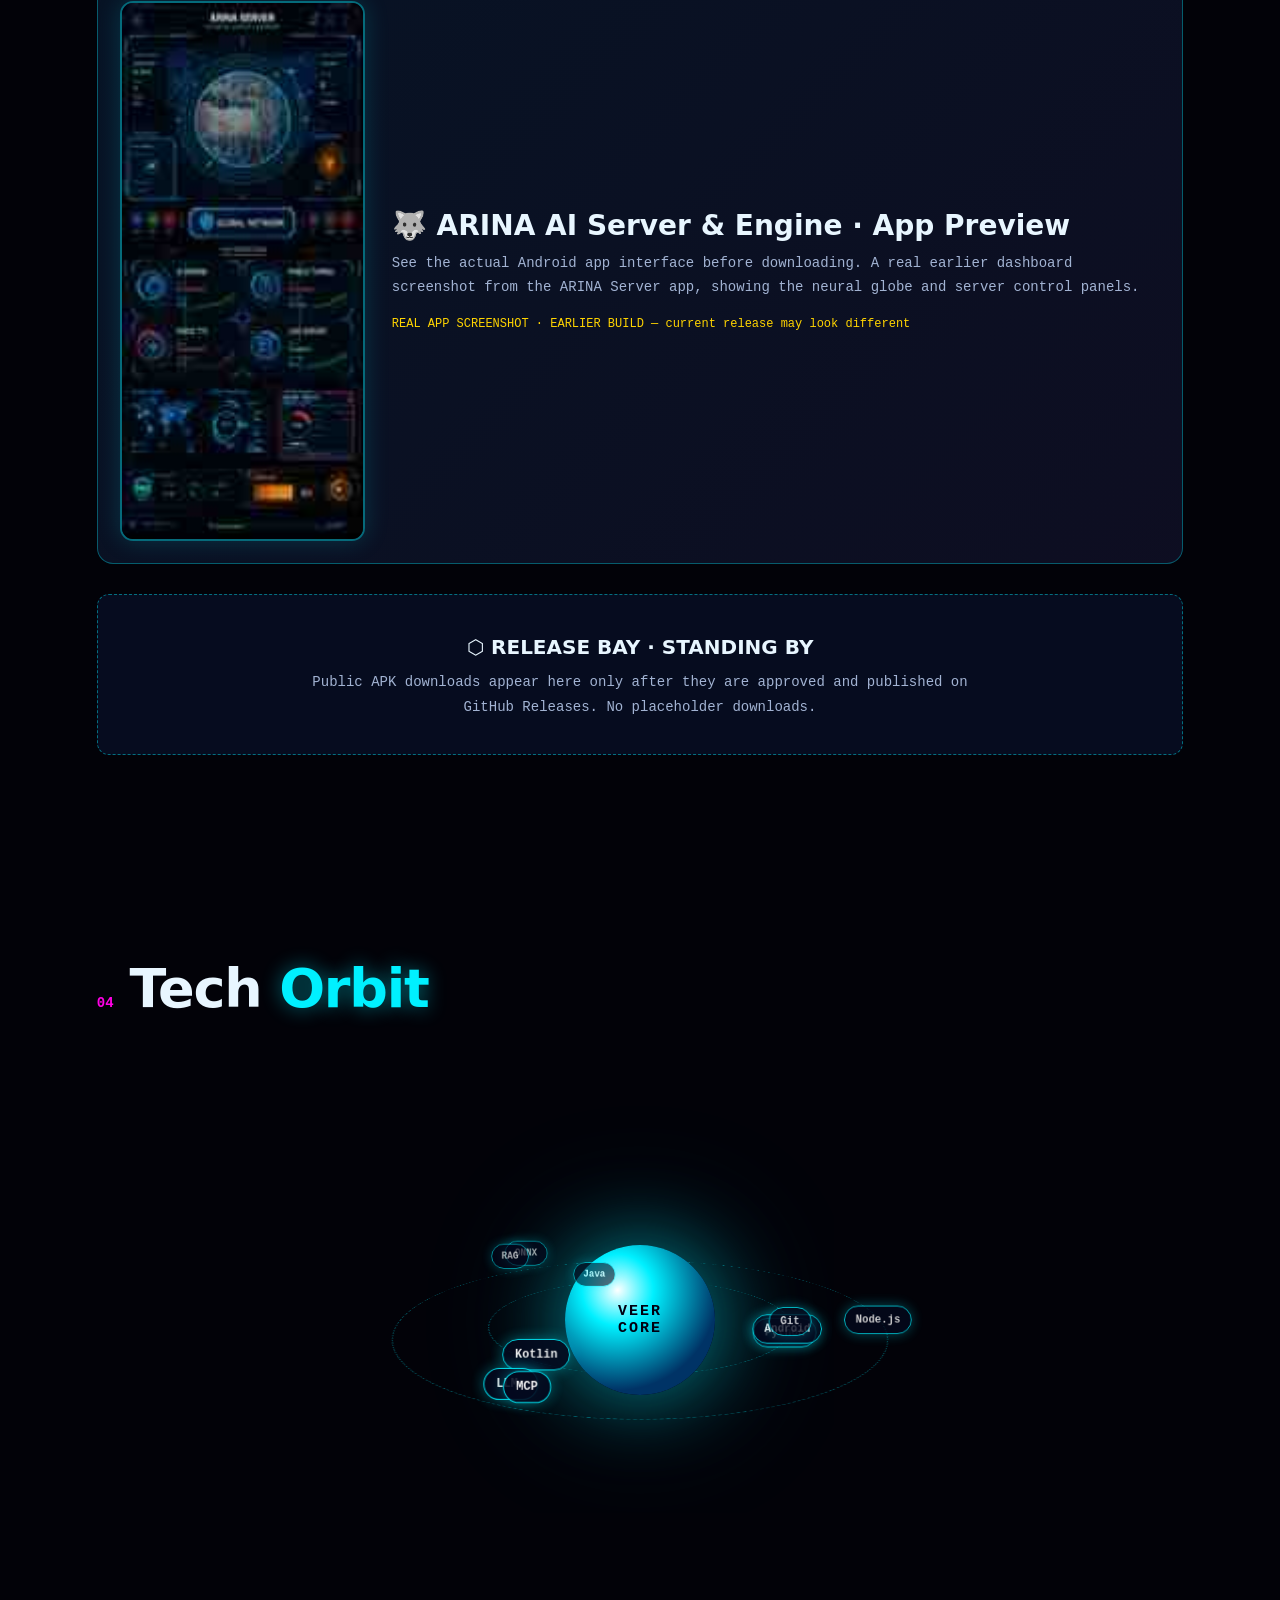
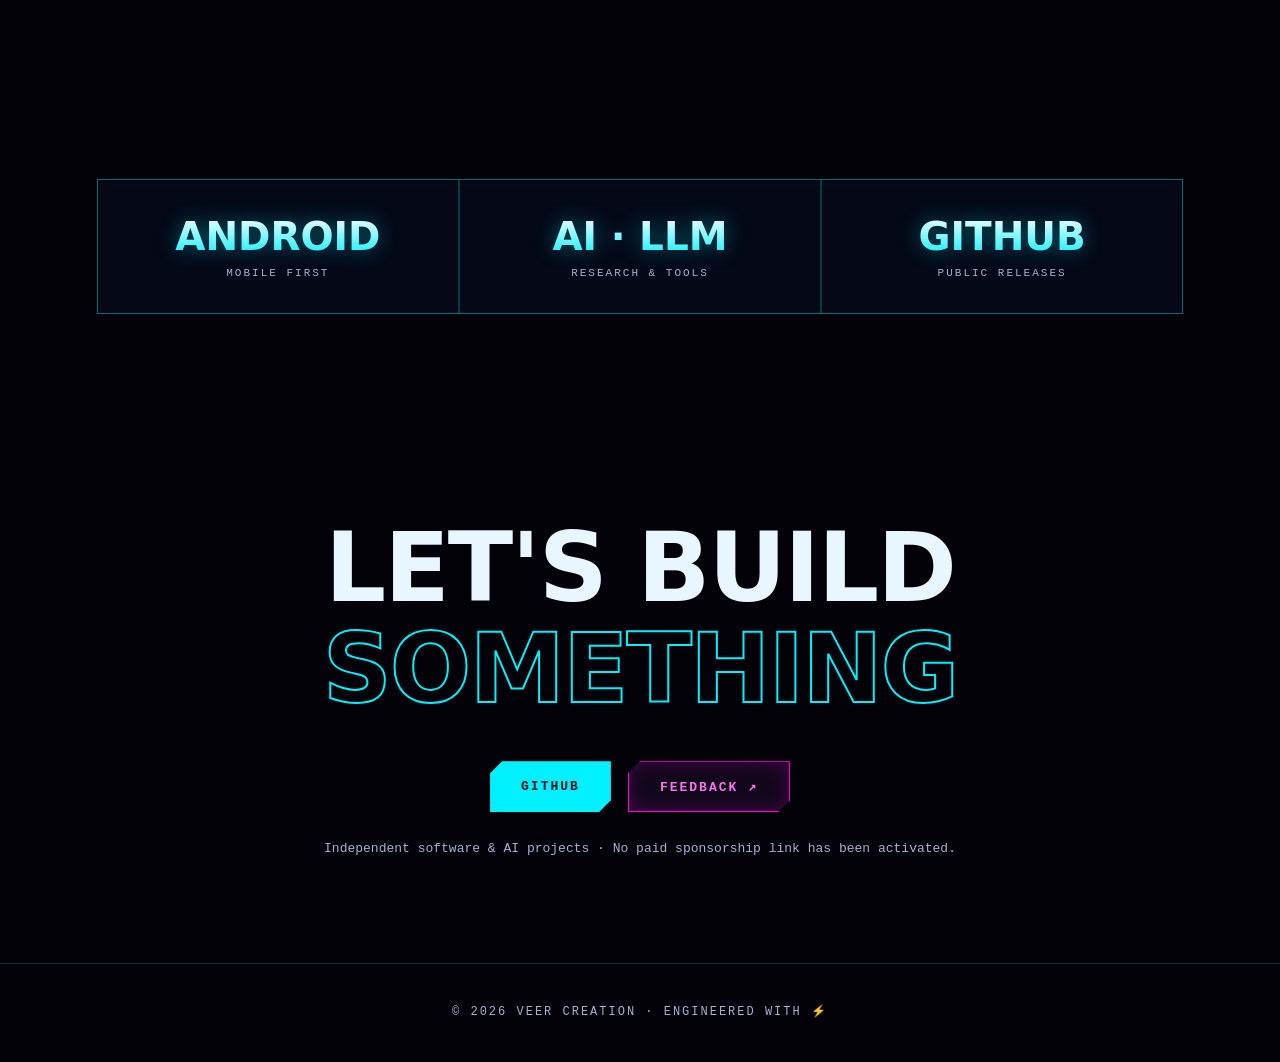
==== commit cc9dc408: "Make genuine ARINA app screenshot prominent on mobile homepage and enlarge release gallery" ====
--- a/index.html
+++ b/index.html
@@ -92,7 +92,7 @@
 .stats{display:grid;grid-template-columns:repeat(3,minmax(0,1fr));gap:2px;background:#00f0ff3d;border:1px solid #00f0ff47}
 .st{background:#040817;padding:34px 15px;text-align:center;min-width:0}.st .v{font-size:clamp(19px,3.7vw,39px);font-weight:900;background:linear-gradient(180deg,#fff,var(--c1));-webkit-background-clip:text;background-clip:text;color:transparent;filter:drop-shadow(0 0 10px #00f0ff66)}
 .st .k{font:11px monospace;letter-spacing:2px;color:var(--m);margin-top:8px;text-transform:uppercase}
-.app-preview{display:flex;align-items:center;gap:27px;margin:0 0 30px;padding:22px;border:1px solid #00f0ff55;border-radius:16px;background:linear-gradient(135deg,#081629dc,#101026d9);flex-wrap:wrap}.app-preview img{width:120px;height:auto;border:2px solid #00f0ff66;border-radius:13px;box-shadow:0 0 24px #00f0ff2b;display:block}.app-preview .pv-copy{flex:1;min-width:210px}.app-preview h3{font-size:clamp(20px,4vw,28px);margin-bottom:10px}.app-preview p{font:14px/1.7 monospace;color:var(--m);margin-bottom:12px}.app-preview small{color:#ffd400;font:12px/1.5 monospace}.app-preview a{color:var(--c1);text-decoration:underline}@media(max-width:700px){.app-preview{justify-content:center;text-align:center;gap:18px}.app-preview .pv-copy{min-width:0;flex-basis:100%}}
+.hero-appshot{display:block;margin:26px auto 0;text-align:center;text-decoration:none;max-width:320px}.hero-appshot img{width:clamp(190px,42vw,245px);height:auto;border:2px solid #00f0ff99;border-radius:17px;box-shadow:0 0 20px #00f0ff45,0 0 60px #00f0ff1e;display:block;margin:auto}.hero-appshot span{display:block;margin-top:12px;color:var(--c1);font:700 13px/1.6 monospace;letter-spacing:.5px}.hero-appshot small{display:block;color:var(--m);font:11px/1.4 monospace;margin-top:3px}.app-preview img{width:clamp(190px,40vw,245px)!important;height:auto!important}.app-preview{display:flex;align-items:center;gap:27px;margin:0 0 30px;padding:22px;border:1px solid #00f0ff55;border-radius:16px;background:linear-gradient(135deg,#081629dc,#101026d9);flex-wrap:wrap}.app-preview img{width:120px;height:auto;border:2px solid #00f0ff66;border-radius:13px;box-shadow:0 0 24px #00f0ff2b;display:block}.app-preview .pv-copy{flex:1;min-width:210px}.app-preview h3{font-size:clamp(20px,4vw,28px);margin-bottom:10px}.app-preview p{font:14px/1.7 monospace;color:var(--m);margin-bottom:12px}.app-preview small{color:#ffd400;font:12px/1.5 monospace}.app-preview a{color:var(--c1);text-decoration:underline}@media(max-width:700px){.app-preview{justify-content:center;text-align:center;gap:18px}.app-preview .pv-copy{min-width:0;flex-basis:100%}}
 .release-empty{border:1px dashed #00f0ff70;padding:34px;background:#080f24d9;text-align:center;border-radius:12px}
 .release-empty h3{font-size:20px;margin:6px 0 11px}.release-empty p{color:var(--m);font:14px/1.8 monospace;max-width:670px;margin:auto}
 .release-grid{display:grid;grid-template-columns:repeat(auto-fit,minmax(250px,1fr));gap:20px}.release-card{background:#090d20df;border:1px solid #00f0ff47;padding:25px;border-radius:12px}.release-card h3{margin:10px 0}.release-card p{color:var(--m);font-size:14px;line-height:1.7;margin-bottom:15px}.release-card a{display:inline-block;margin-right:15px;color:var(--c1);font:700 13px monospace;text-decoration:none;padding:8px 0}
@@ -128,6 +128,7 @@
   <h1 class="title3d" id="t3d"><span class="l">VEER</span><span class="l l2">CREATION</span></h1>
   <div class="role">&gt; <span id="tp"></span><span class="cur"></span></div>
   <div class="cta"><a class="btn" href="https://github.com/magic616star666-bot/Veer-creation-/releases/download/v1.0.0/arina-server-app.1.apk" aria-label="Download official ARINA AI Server APK">⬇ Download ARINA APK</a><a class="btn o" href="#downloads">View Releases</a><a class="btn o" href="#work">View Projects</a></div>
+  <a class="hero-appshot" href="#downloads" aria-label="See real ARINA Android app screenshot and download"><img src="assets/arina-dashboard-earlier.jpg" alt="Real earlier ARINA AI Server Android dashboard screenshot" width="245" height="544" decoding="async"><span>📱 VIEW REAL ARINA APP SCREEN</span><small>Earlier build · Tap for release and details</small></a>
   <div class="scroll">SCROLL ↓</div>
 </header>
 <section id="about">
@@ -153,7 +154,7 @@
 </section>
 <section id="downloads">
   <div class="sh rv"><span class="n">03</span><h2>Public <span>Releases</span></h2></div>
-  <div class="app-preview rv" aria-label="Genuine ARINA Android app screenshot preview">
+  <div class="app-preview" aria-label="Genuine ARINA Android app screenshot preview">
     <a href="assets/arina-dashboard-earlier.jpg" target="_blank" rel="noopener noreferrer" aria-label="Open genuine ARINA dashboard screenshot"><img src="assets/arina-dashboard-earlier.jpg" width="120" height="267" loading="lazy" alt="Real earlier ARINA Server Android dashboard showing a central globe and server status panels"></a>
     <div class="pv-copy"><h3>🐺 ARINA AI Server &amp; Engine · App Preview</h3><p>See the actual Android app interface before downloading. A real earlier dashboard screenshot from the ARINA Server app, showing the neural globe and server control panels.</p><small>REAL APP SCREENSHOT · EARLIER BUILD — current release may look different</small></div>
   </div>
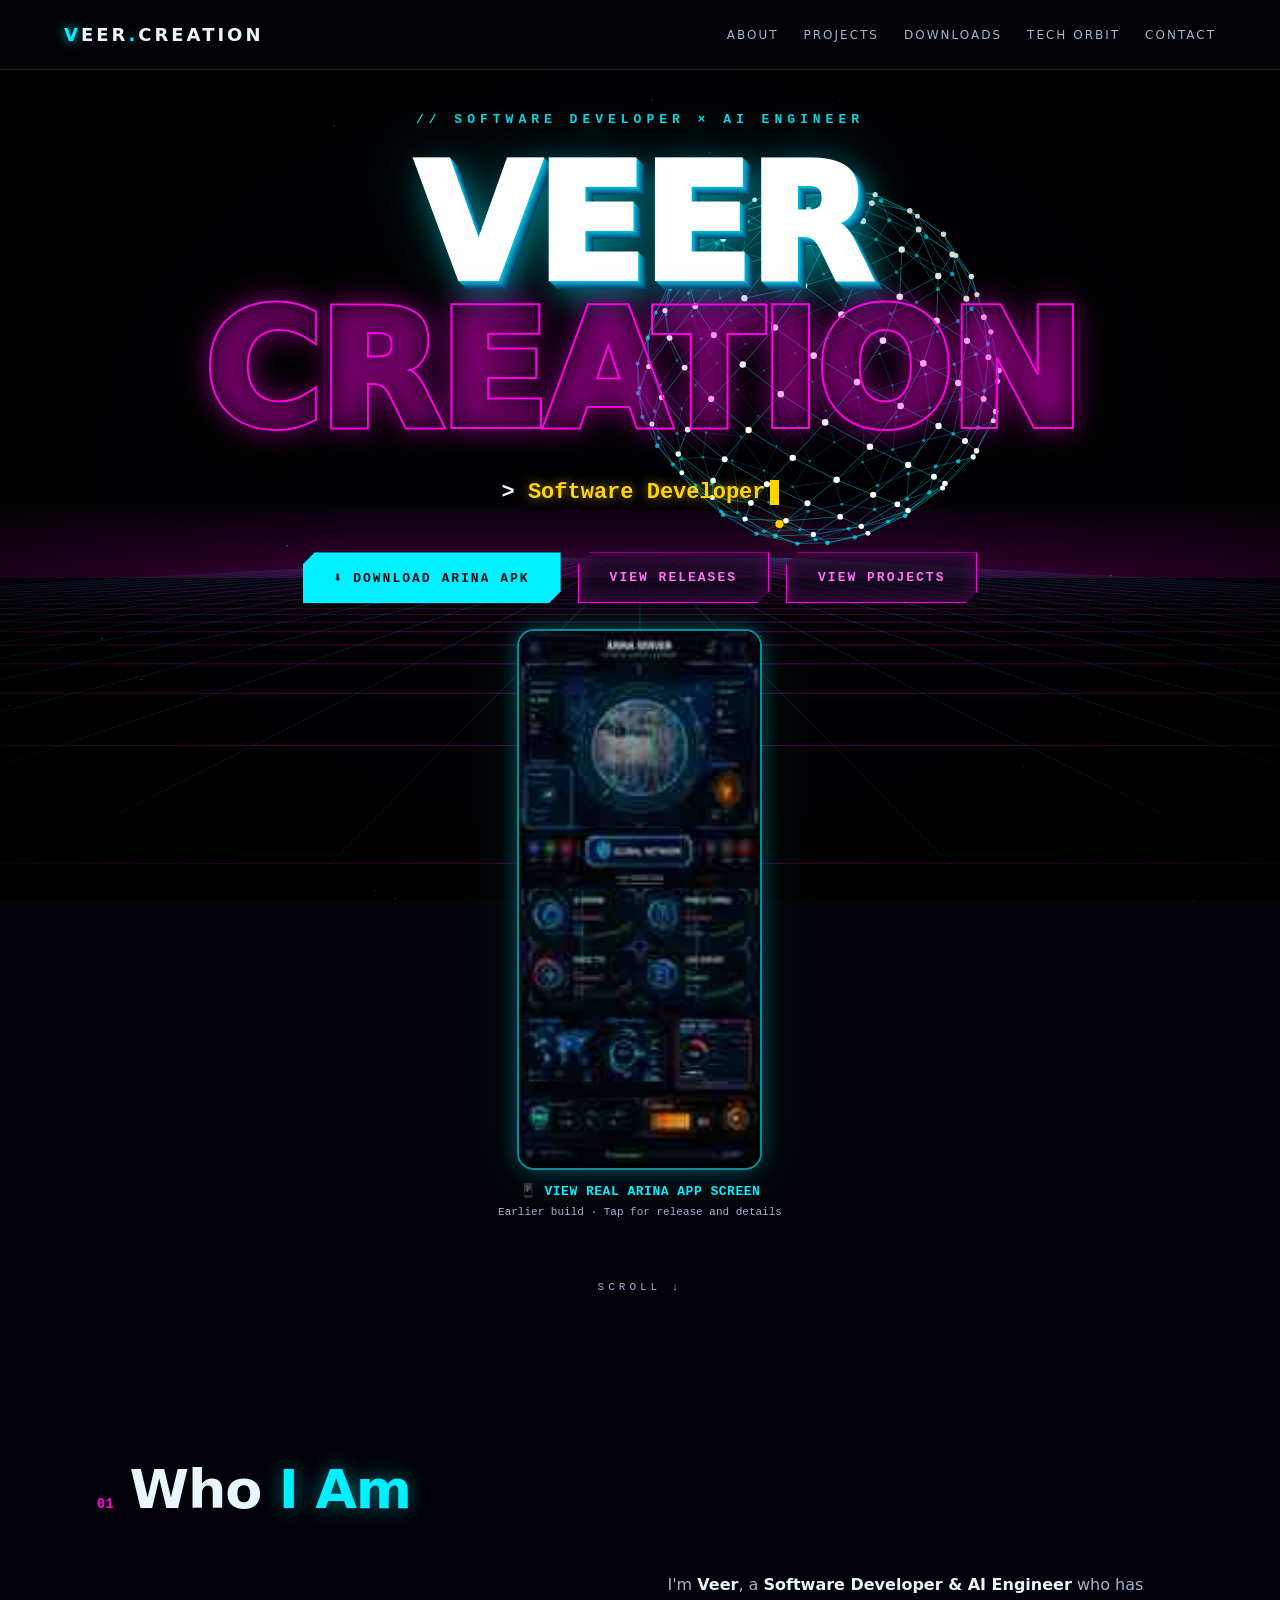
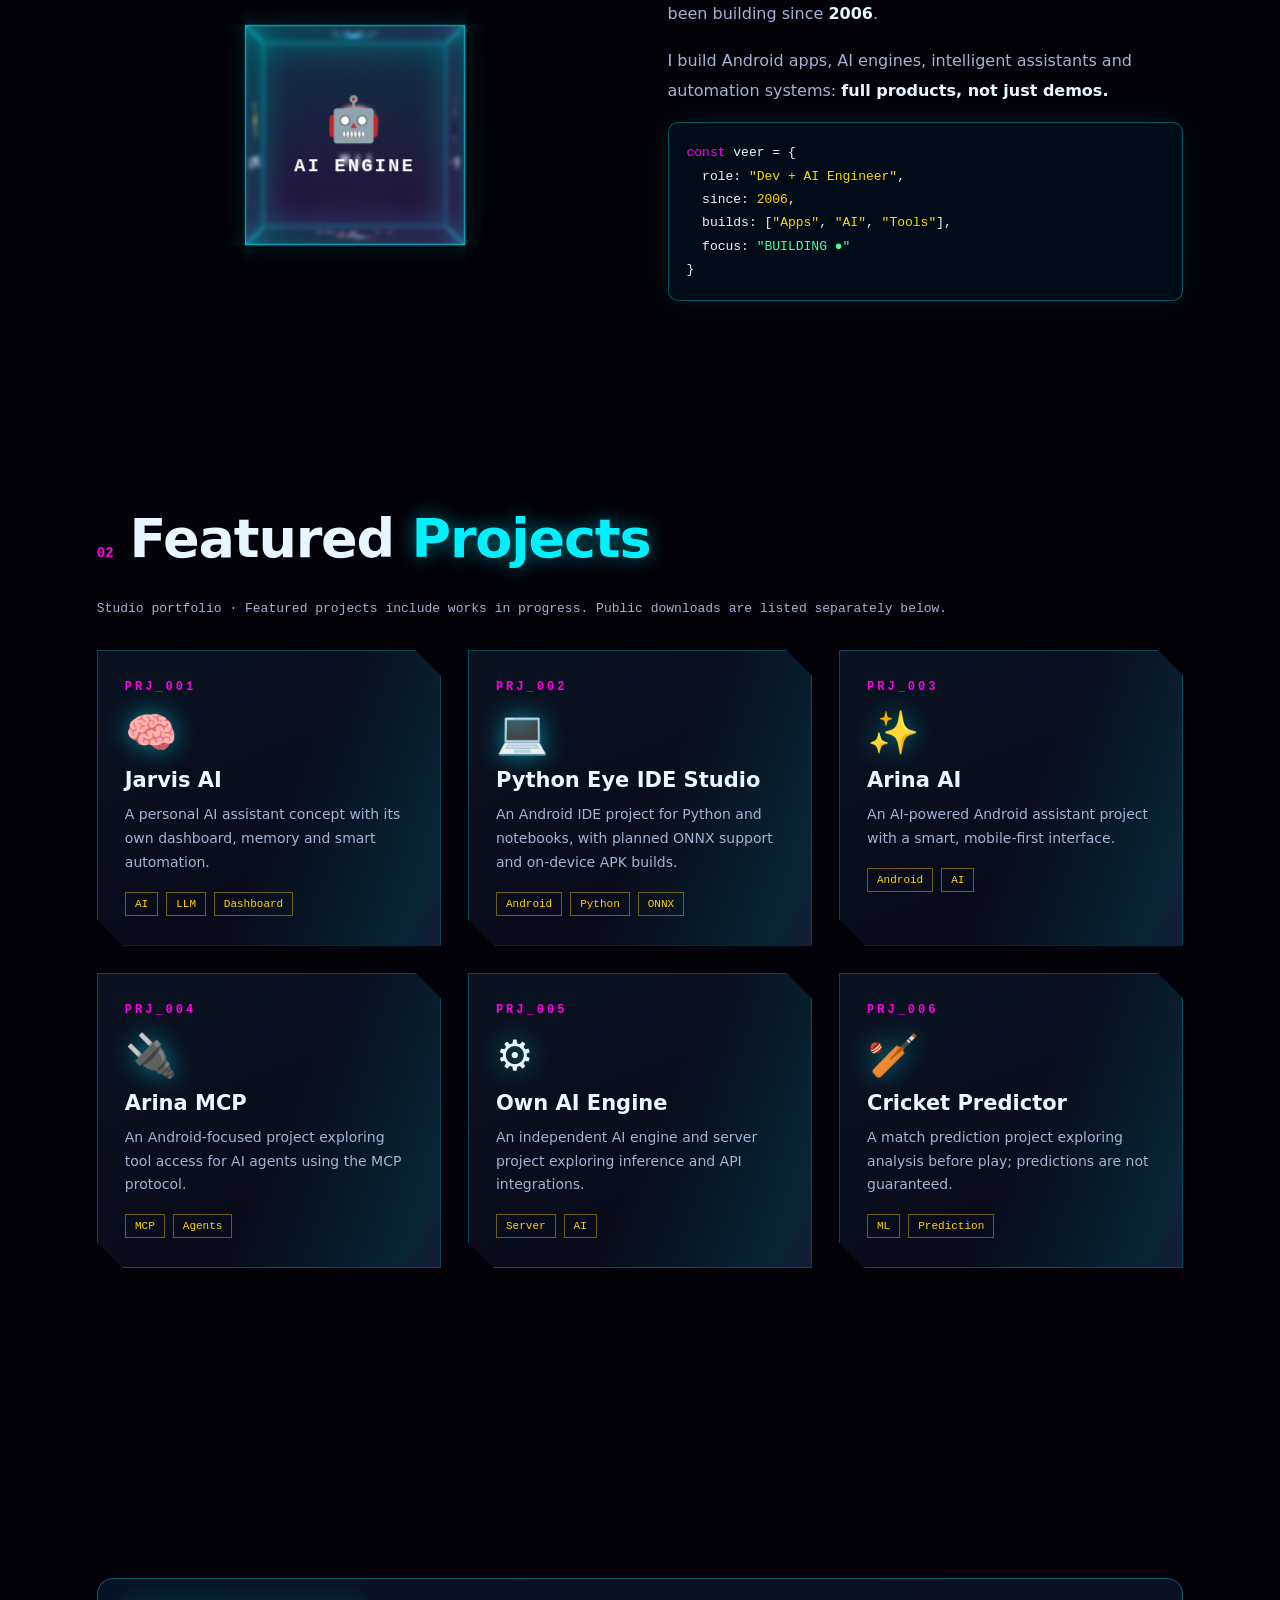
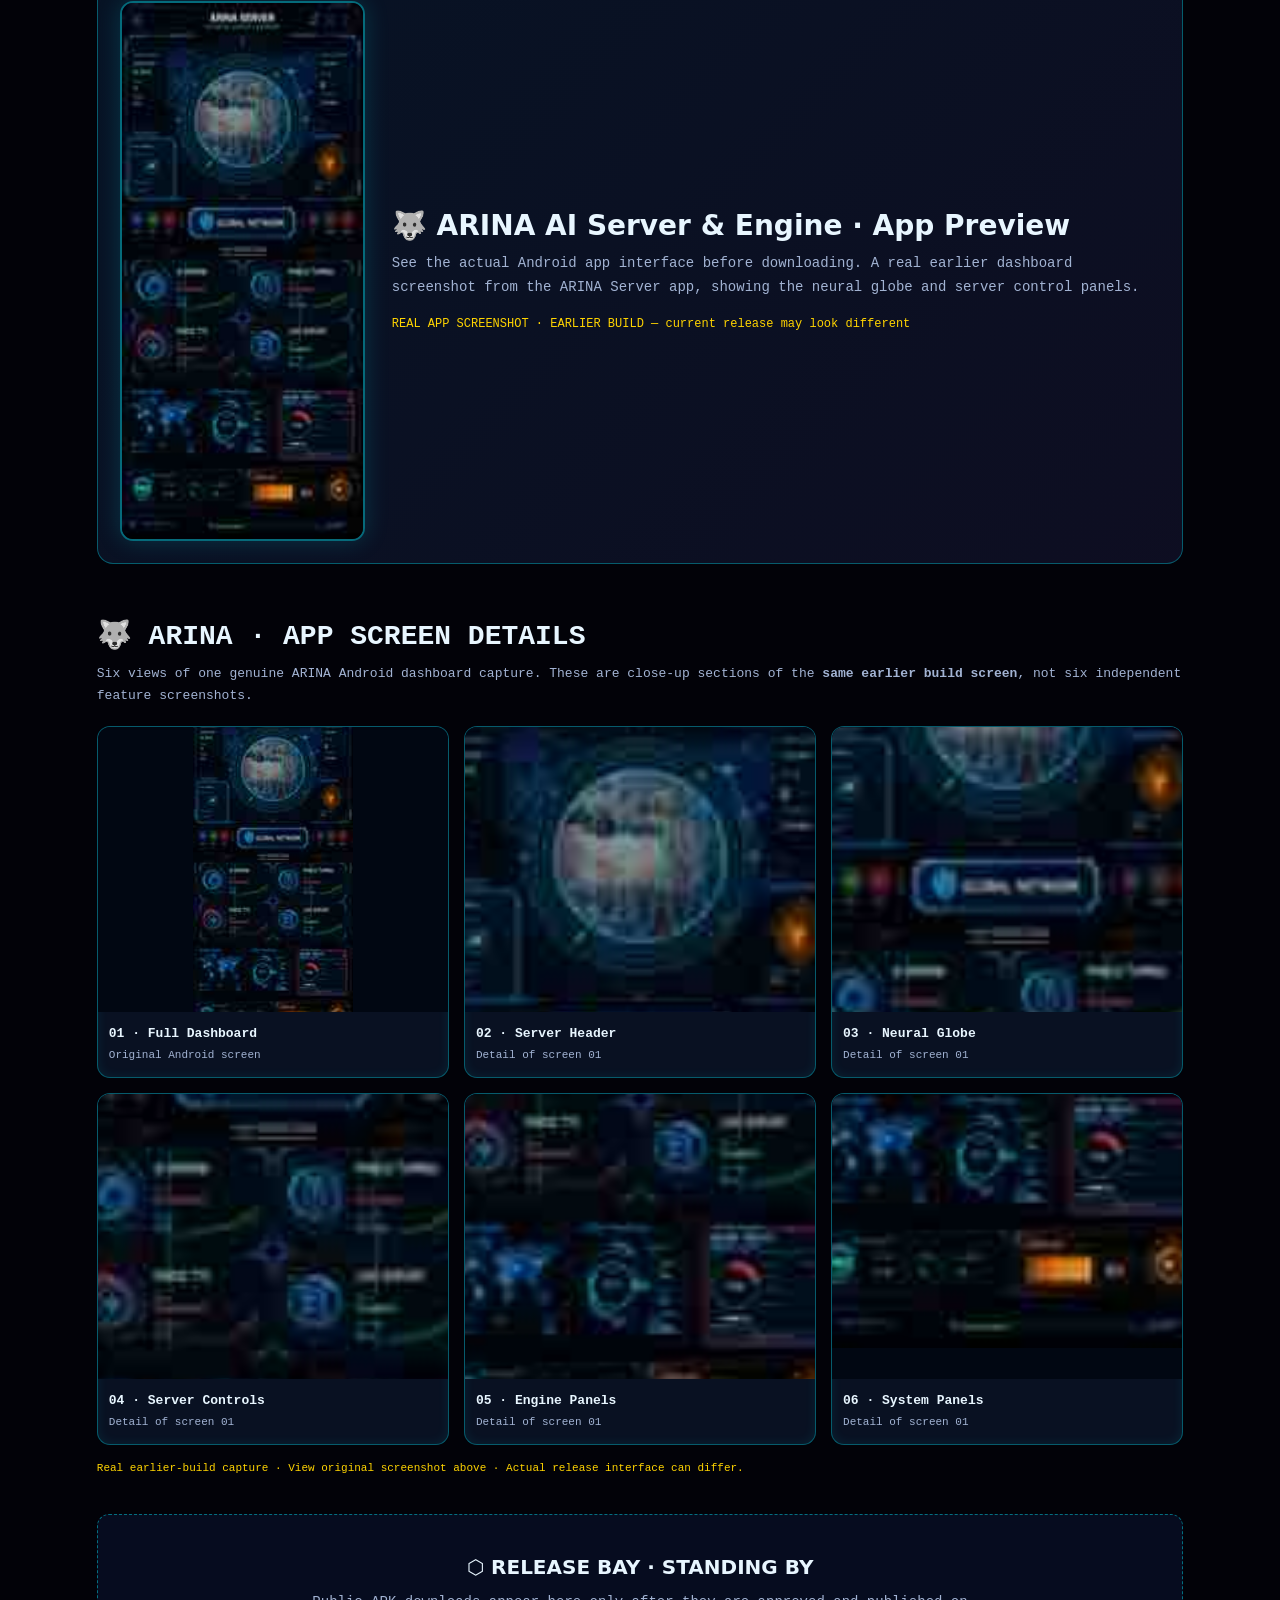
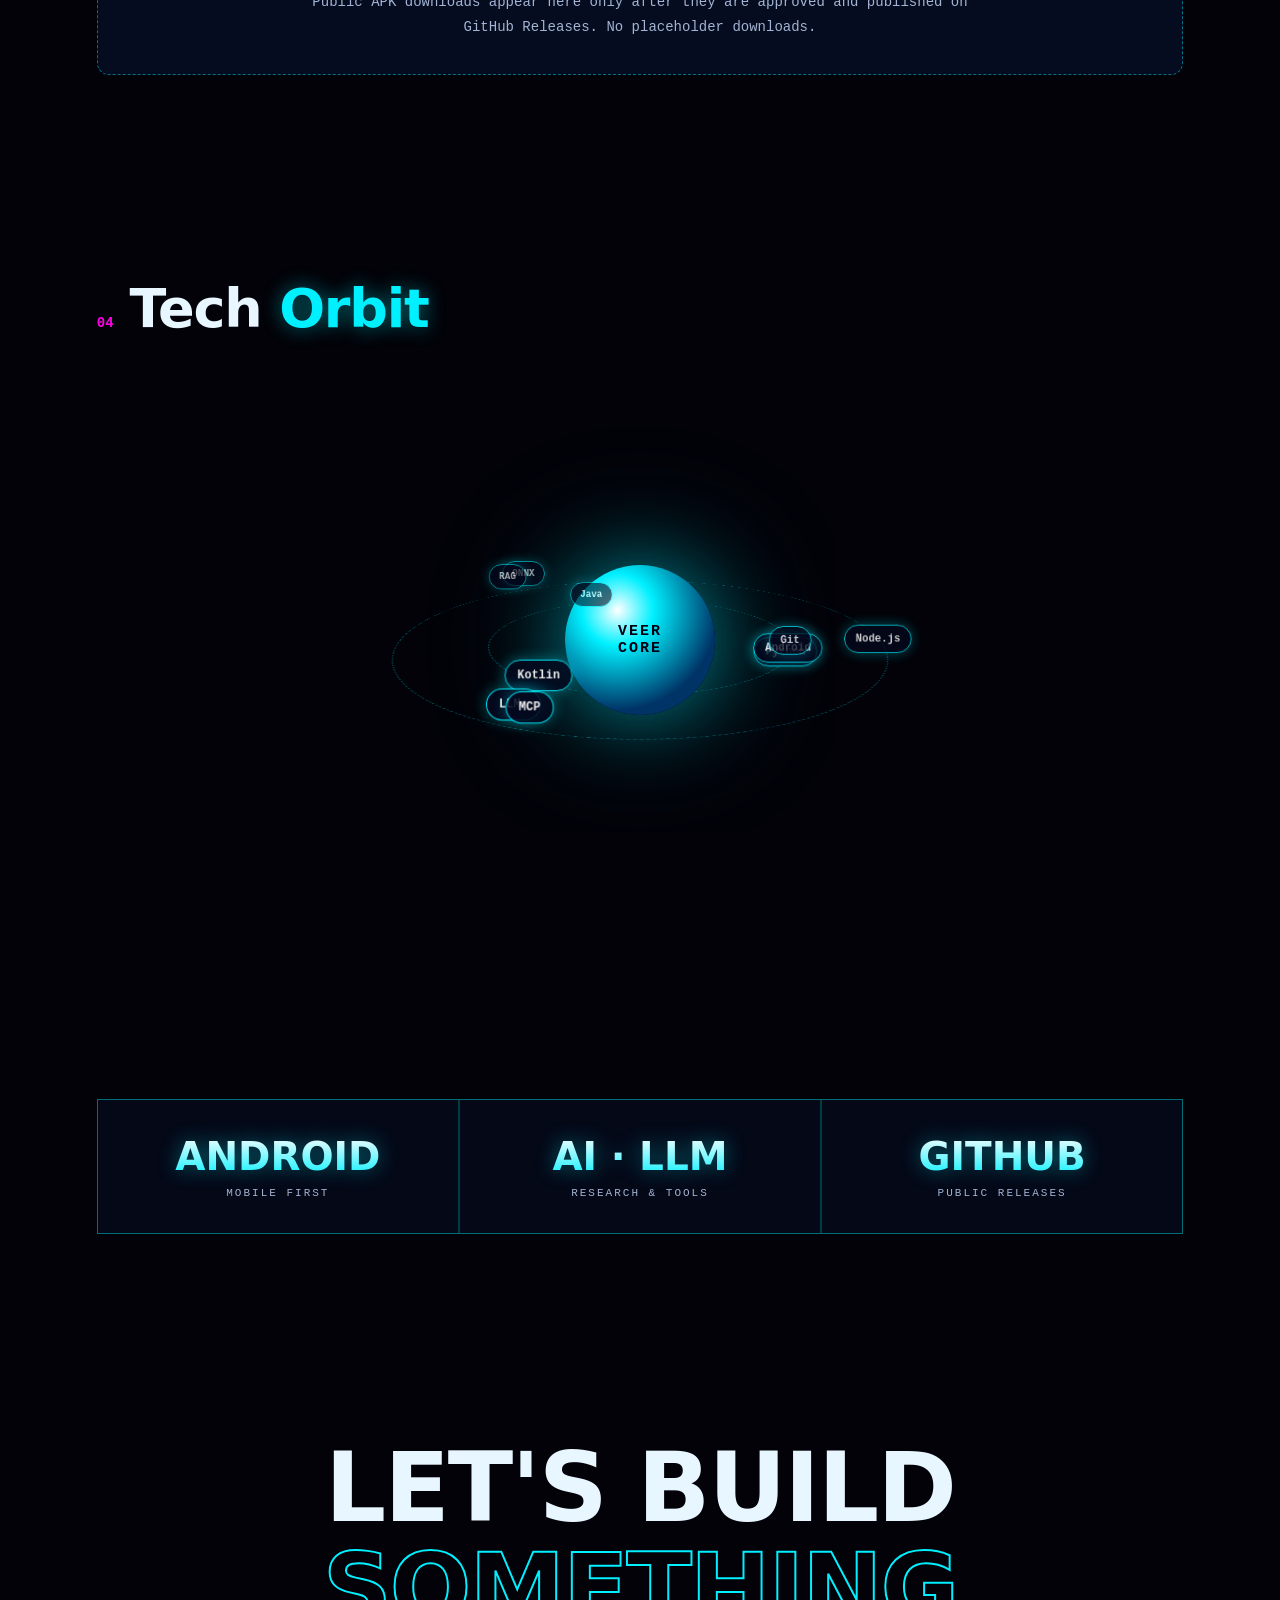
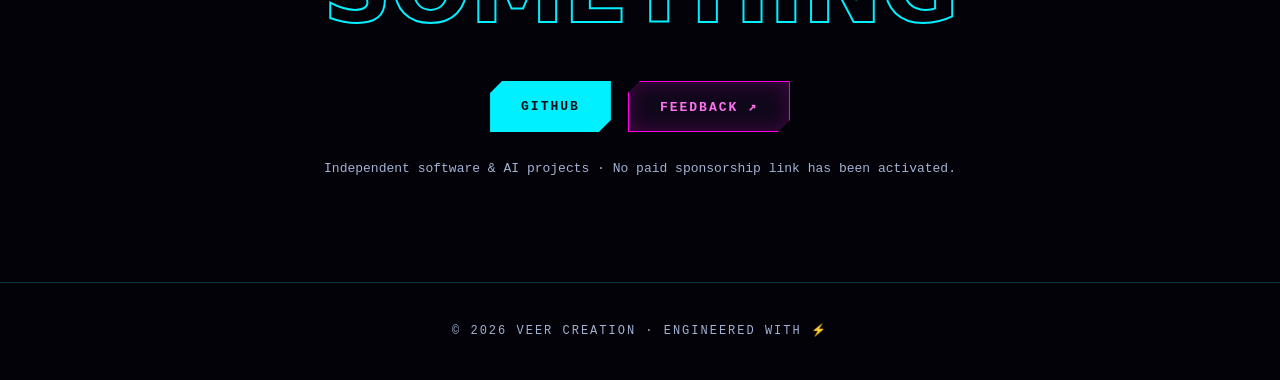
==== commit 9b99acf1: "Add six transparent detail previews from genuine ARINA dashboard screenshot without fabricated featu" ====
--- a/index.html
+++ b/index.html
@@ -93,6 +93,20 @@
 .st{background:#040817;padding:34px 15px;text-align:center;min-width:0}.st .v{font-size:clamp(19px,3.7vw,39px);font-weight:900;background:linear-gradient(180deg,#fff,var(--c1));-webkit-background-clip:text;background-clip:text;color:transparent;filter:drop-shadow(0 0 10px #00f0ff66)}
 .st .k{font:11px monospace;letter-spacing:2px;color:var(--m);margin-top:8px;text-transform:uppercase}
 .hero-appshot{display:block;margin:26px auto 0;text-align:center;text-decoration:none;max-width:320px}.hero-appshot img{width:clamp(190px,42vw,245px);height:auto;border:2px solid #00f0ff99;border-radius:17px;box-shadow:0 0 20px #00f0ff45,0 0 60px #00f0ff1e;display:block;margin:auto}.hero-appshot span{display:block;margin-top:12px;color:var(--c1);font:700 13px/1.6 monospace;letter-spacing:.5px}.hero-appshot small{display:block;color:var(--m);font:11px/1.4 monospace;margin-top:3px}.app-preview img{width:clamp(190px,40vw,245px)!important;height:auto!important}.app-preview{display:flex;align-items:center;gap:27px;margin:0 0 30px;padding:22px;border:1px solid #00f0ff55;border-radius:16px;background:linear-gradient(135deg,#081629dc,#101026d9);flex-wrap:wrap}.app-preview img{width:120px;height:auto;border:2px solid #00f0ff66;border-radius:13px;box-shadow:0 0 24px #00f0ff2b;display:block}.app-preview .pv-copy{flex:1;min-width:210px}.app-preview h3{font-size:clamp(20px,4vw,28px);margin-bottom:10px}.app-preview p{font:14px/1.7 monospace;color:var(--m);margin-bottom:12px}.app-preview small{color:#ffd400;font:12px/1.5 monospace}.app-preview a{color:var(--c1);text-decoration:underline}@media(max-width:700px){.app-preview{justify-content:center;text-align:center;gap:18px}.app-preview .pv-copy{min-width:0;flex-basis:100%}}
+
+.arina-gallery{margin:24px auto 36px;max-width:1150px}
+.arina-gallery-head{font:800 clamp(20px,4vw,28px) monospace;margin-bottom:11px;color:var(--t)}
+.arina-gallery-note{color:var(--m);font:13px/1.7 monospace;margin-bottom:19px}
+.arina-shots{display:grid;grid-template-columns:repeat(3,minmax(0,1fr));gap:15px}
+.arina-shot{border:1px solid #00f0ff55;border-radius:13px;overflow:hidden;background:#091122;box-shadow:inset 0 0 12px #00f0ff15}
+.arina-shot-visual{height:285px;max-width:100%;background:#010712;display:flex;align-items:center;justify-content:center;overflow:hidden}
+.arina-shot-visual img{display:block;width:160px;height:auto;max-width:none;transform-origin:center;filter:none;image-rendering:auto}
+.arina-shot-visual.part img{width:300px;transform:translateY(var(--shift,0px)) scale(var(--zoom,1));}
+.arina-shot h4{font:700 13px/1.5 monospace;color:#e8f6ff;padding:12px 11px 3px}
+.arina-shot p{font:11px/1.5 monospace;color:var(--m);padding:0 11px 14px}
+.arina-gallery-caption{font:11px/1.7 monospace;color:var(--c3);margin-top:14px}
+@media(max-width:700px){.arina-shots{grid-template-columns:repeat(2,minmax(0,1fr));gap:11px}.arina-shot-visual{height:245px}.arina-shot-visual.part img{width:270px}.arina-shot h4{font-size:12px;padding:10px 9px 3px}.arina-shot p{padding:0 9px 11px}}
+@media(max-width:370px){.arina-shot-visual{height:200px}.arina-shot-visual.part img{width:225px}}
 .release-empty{border:1px dashed #00f0ff70;padding:34px;background:#080f24d9;text-align:center;border-radius:12px}
 .release-empty h3{font-size:20px;margin:6px 0 11px}.release-empty p{color:var(--m);font:14px/1.8 monospace;max-width:670px;margin:auto}
 .release-grid{display:grid;grid-template-columns:repeat(auto-fit,minmax(250px,1fr));gap:20px}.release-card{background:#090d20df;border:1px solid #00f0ff47;padding:25px;border-radius:12px}.release-card h3{margin:10px 0}.release-card p{color:var(--m);font-size:14px;line-height:1.7;margin-bottom:15px}.release-card a{display:inline-block;margin-right:15px;color:var(--c1);font:700 13px monospace;text-decoration:none;padding:8px 0}
@@ -159,6 +173,19 @@
     <div class="pv-copy"><h3>🐺 ARINA AI Server &amp; Engine · App Preview</h3><p>See the actual Android app interface before downloading. A real earlier dashboard screenshot from the ARINA Server app, showing the neural globe and server control panels.</p><small>REAL APP SCREENSHOT · EARLIER BUILD — current release may look different</small></div>
   </div>
   <div id="releases" class="release-grid" aria-live="polite"></div>
+  <div class="arina-gallery" aria-label="Six genuine detail views of the earlier ARINA Android dashboard">
+    <h3 class="arina-gallery-head">🐺 ARINA · APP SCREEN DETAILS</h3>
+    <p class="arina-gallery-note">Six views of one genuine ARINA Android dashboard capture. These are close-up sections of the <strong>same earlier build screen</strong>, not six independent feature screenshots.</p>
+    <div class="arina-shots">
+      <article class="arina-shot"><div class="arina-shot-visual"><img src="assets/arina-dashboard-earlier.jpg" loading="lazy" alt="Full genuine earlier ARINA Server app dashboard screenshot"></div><h4>01 · Full Dashboard</h4><p>Original Android screen</p></article>
+      <article class="arina-shot"><div class="arina-shot-visual part" style="--shift:260px;--zoom:1.45"><img src="assets/arina-dashboard-earlier.jpg" loading="lazy" alt="Detail crop of ARINA app dashboard top header"></div><h4>02 · Server Header</h4><p>Detail of screen 01</p></article>
+      <article class="arina-shot"><div class="arina-shot-visual part" style="--shift:100px;--zoom:1.4"><img src="assets/arina-dashboard-earlier.jpg" loading="lazy" alt="Detail crop of central ARINA globe interface"></div><h4>03 · Neural Globe</h4><p>Detail of screen 01</p></article>
+      <article class="arina-shot"><div class="arina-shot-visual part" style="--shift:-70px;--zoom:1.45"><img src="assets/arina-dashboard-earlier.jpg" loading="lazy" alt="Detail crop of ARINA server controls"></div><h4>04 · Server Controls</h4><p>Detail of screen 01</p></article>
+      <article class="arina-shot"><div class="arina-shot-visual part" style="--shift:-220px;--zoom:1.4"><img src="assets/arina-dashboard-earlier.jpg" loading="lazy" alt="Detail crop of ARINA AI engine and voice panels"></div><h4>05 · Engine Panels</h4><p>Detail of screen 01</p></article>
+      <article class="arina-shot"><div class="arina-shot-visual part" style="--shift:-340px;--zoom:1.35"><img src="assets/arina-dashboard-earlier.jpg" loading="lazy" alt="Detail crop of ARINA dashboard footer controls"></div><h4>06 · System Panels</h4><p>Detail of screen 01</p></article>
+    </div>
+    <p class="arina-gallery-caption">Real earlier-build capture · View original screenshot above · Actual release interface can differ.</p>
+  </div>
   <div id="noReleases" class="release-empty rv"><h3>⬡ RELEASE BAY · STANDING BY</h3><p>Public APK downloads appear here only after they are approved and published on GitHub Releases. No placeholder downloads.</p></div>
 </section>
 <section id="skills">
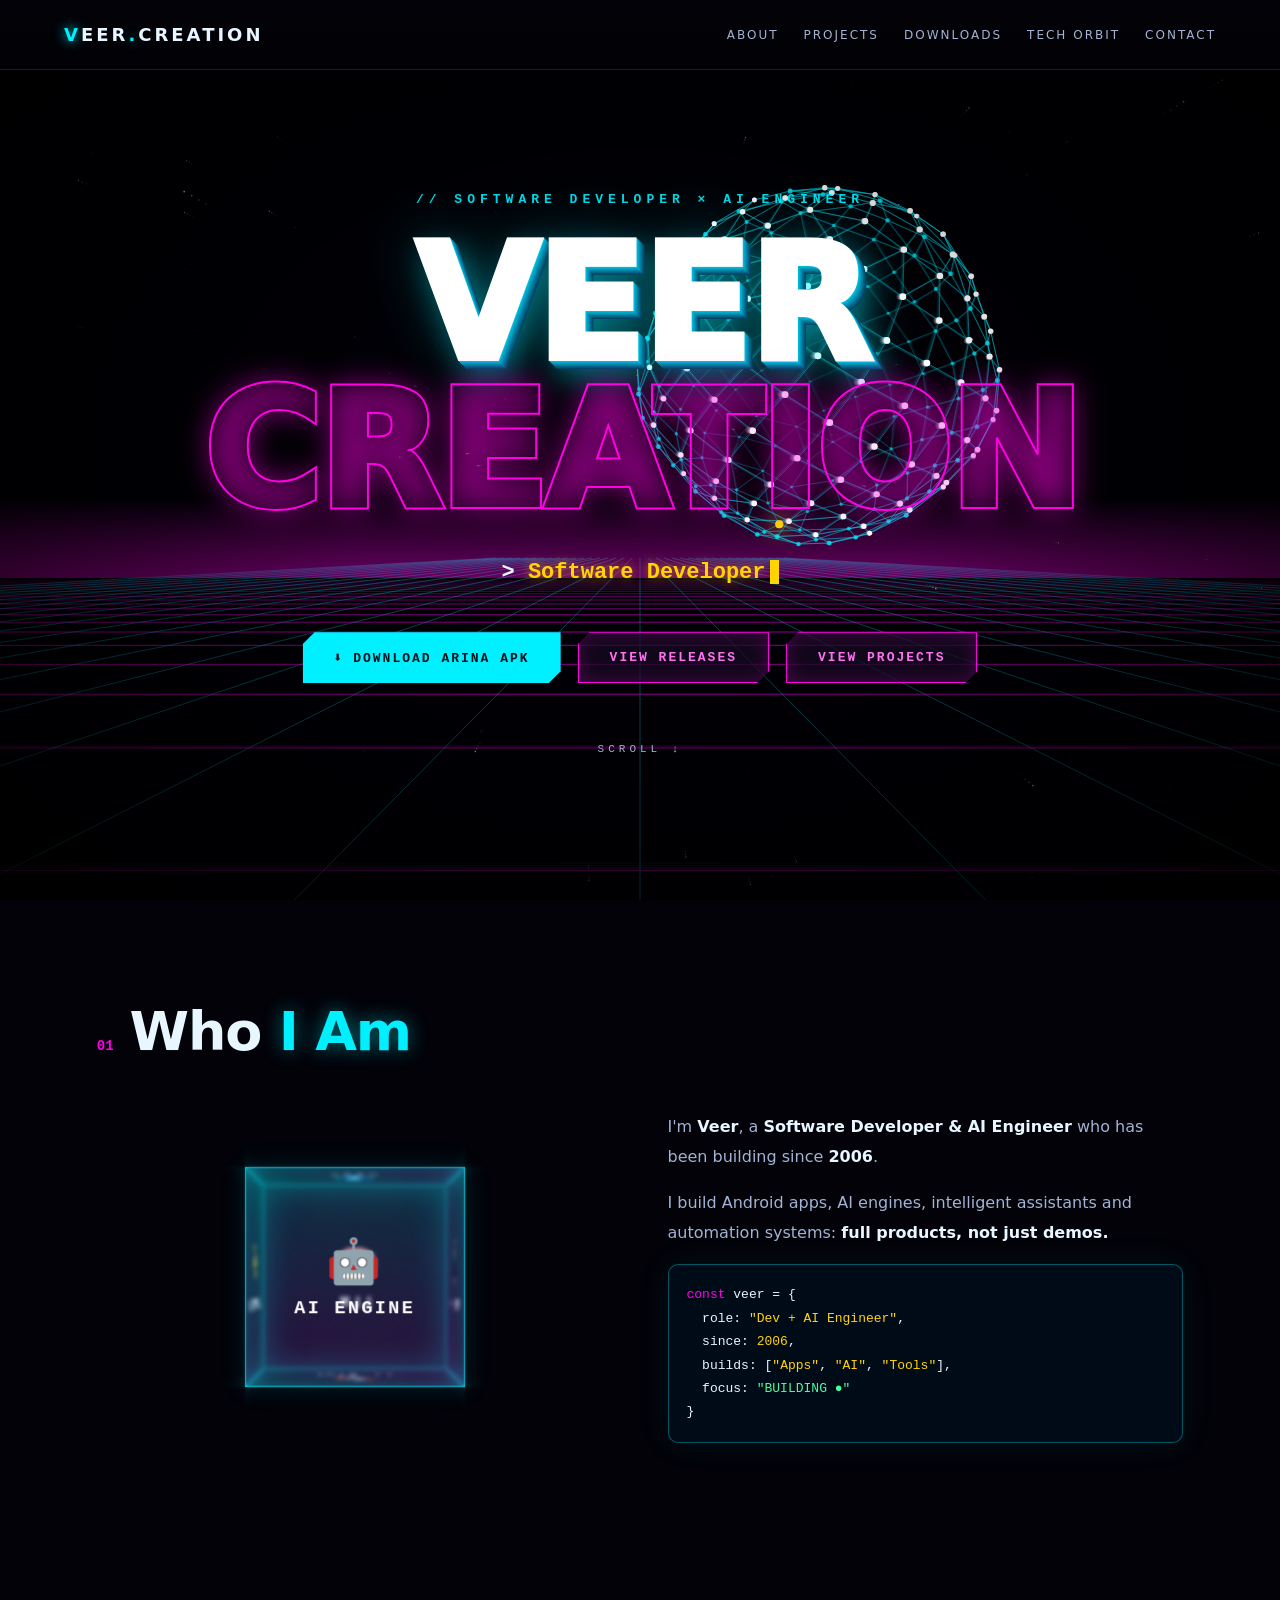
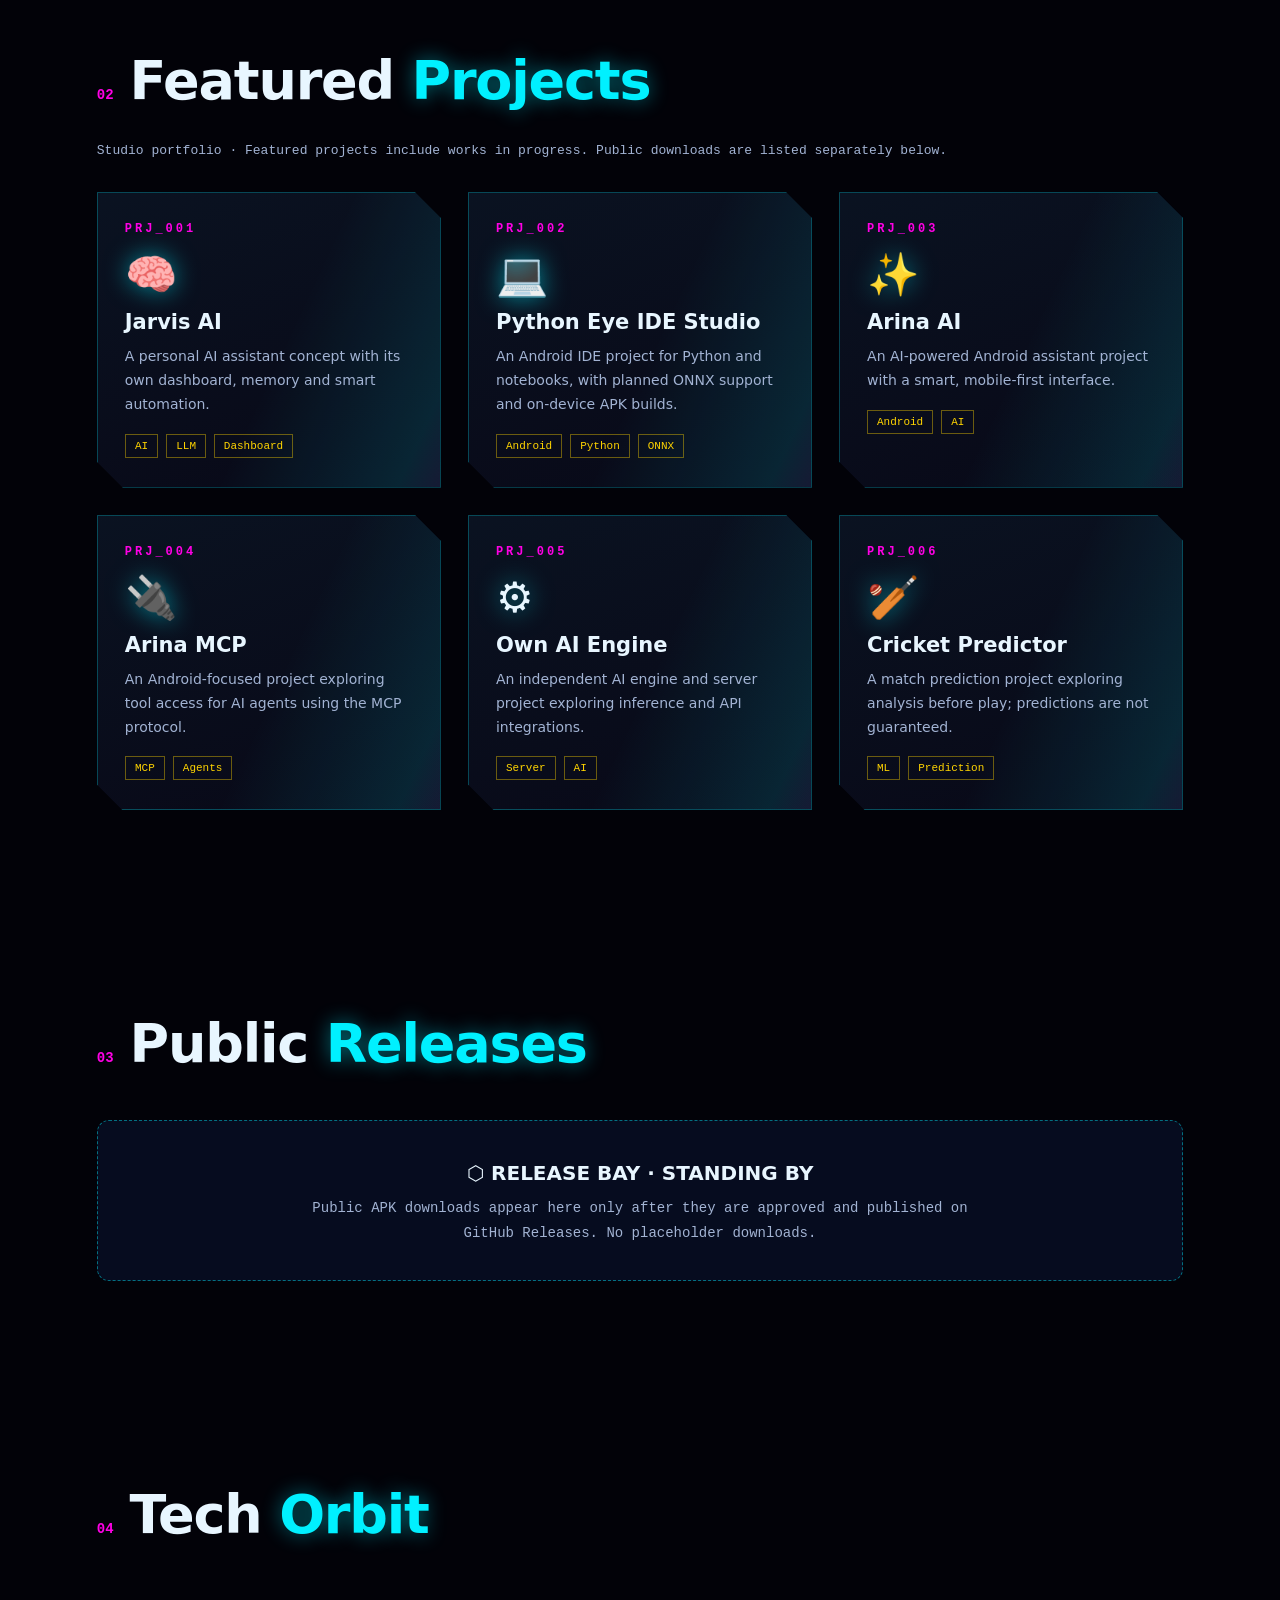
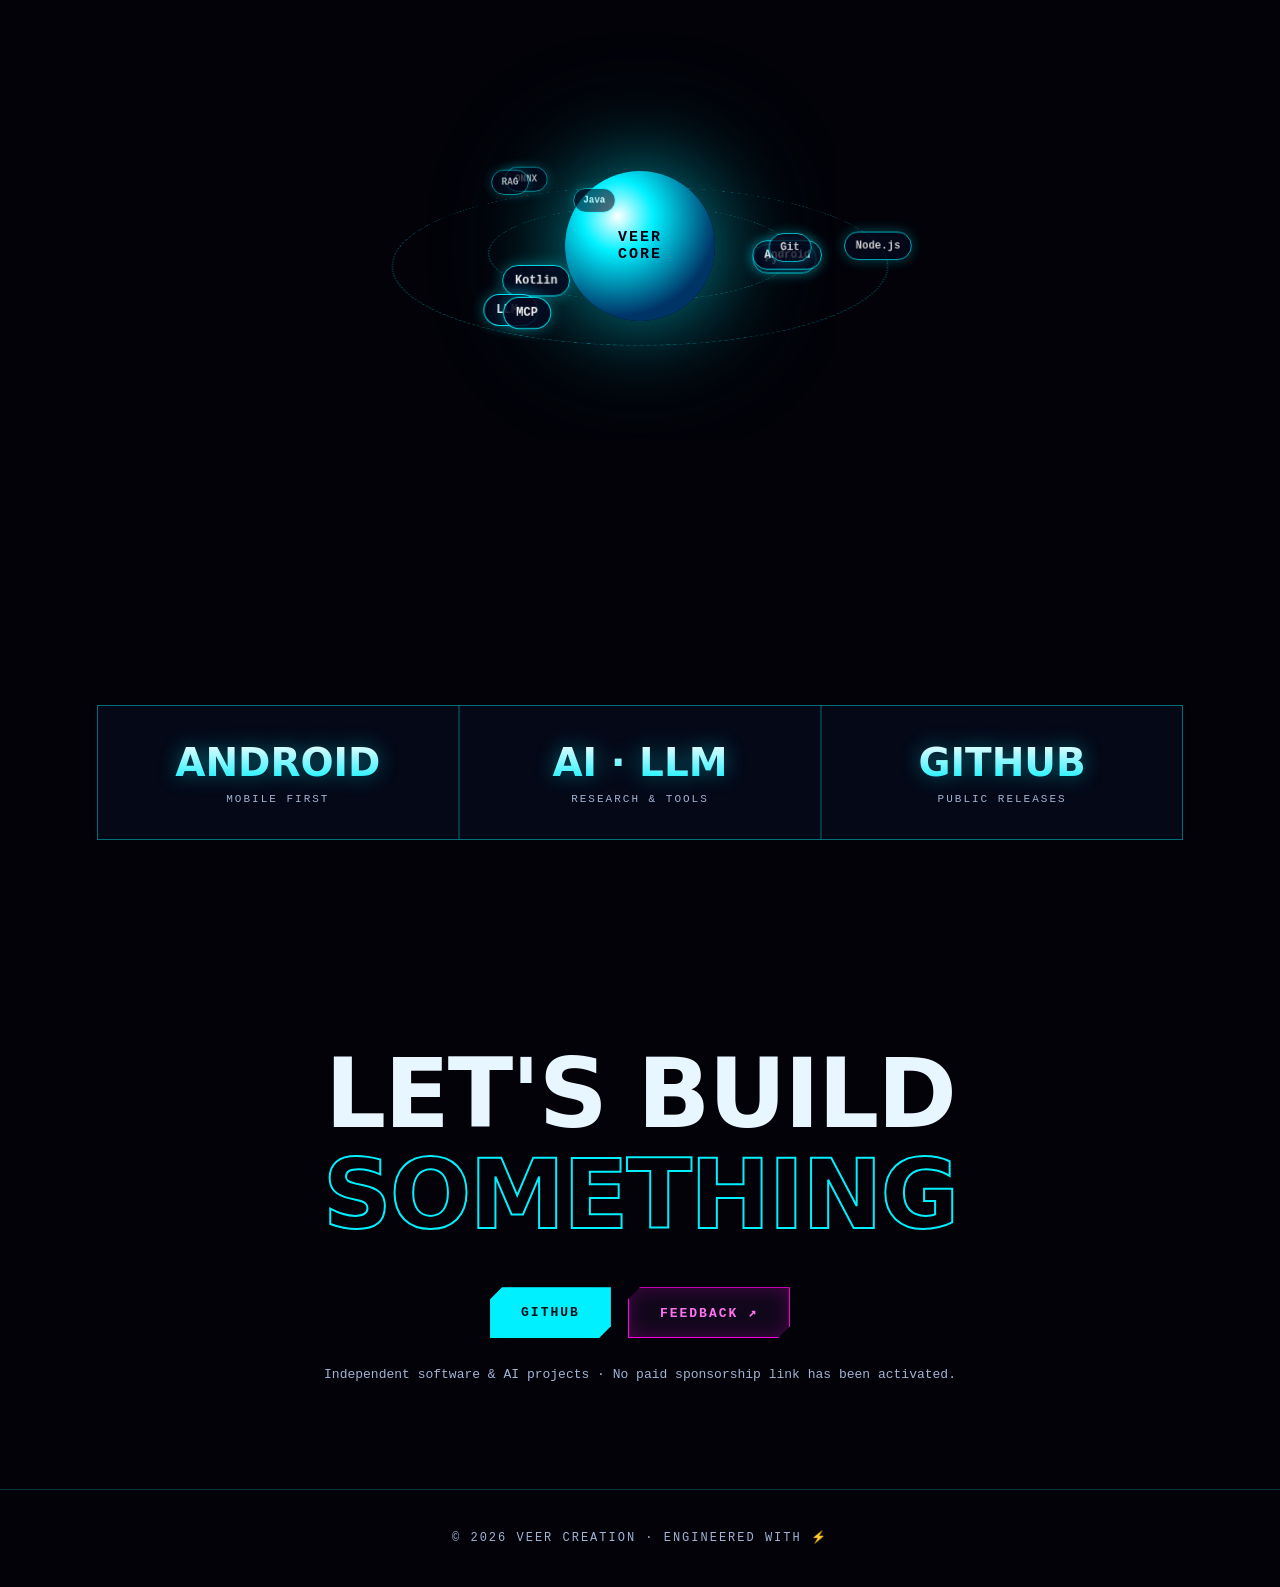
==== commit fd412ffd: "Remove outdated ARINA screenshot previews and gallery" ====
--- a/index.html
+++ b/index.html
@@ -92,21 +92,6 @@
 .stats{display:grid;grid-template-columns:repeat(3,minmax(0,1fr));gap:2px;background:#00f0ff3d;border:1px solid #00f0ff47}
 .st{background:#040817;padding:34px 15px;text-align:center;min-width:0}.st .v{font-size:clamp(19px,3.7vw,39px);font-weight:900;background:linear-gradient(180deg,#fff,var(--c1));-webkit-background-clip:text;background-clip:text;color:transparent;filter:drop-shadow(0 0 10px #00f0ff66)}
 .st .k{font:11px monospace;letter-spacing:2px;color:var(--m);margin-top:8px;text-transform:uppercase}
-.hero-appshot{display:block;margin:26px auto 0;text-align:center;text-decoration:none;max-width:320px}.hero-appshot img{width:clamp(190px,42vw,245px);height:auto;border:2px solid #00f0ff99;border-radius:17px;box-shadow:0 0 20px #00f0ff45,0 0 60px #00f0ff1e;display:block;margin:auto}.hero-appshot span{display:block;margin-top:12px;color:var(--c1);font:700 13px/1.6 monospace;letter-spacing:.5px}.hero-appshot small{display:block;color:var(--m);font:11px/1.4 monospace;margin-top:3px}.app-preview img{width:clamp(190px,40vw,245px)!important;height:auto!important}.app-preview{display:flex;align-items:center;gap:27px;margin:0 0 30px;padding:22px;border:1px solid #00f0ff55;border-radius:16px;background:linear-gradient(135deg,#081629dc,#101026d9);flex-wrap:wrap}.app-preview img{width:120px;height:auto;border:2px solid #00f0ff66;border-radius:13px;box-shadow:0 0 24px #00f0ff2b;display:block}.app-preview .pv-copy{flex:1;min-width:210px}.app-preview h3{font-size:clamp(20px,4vw,28px);margin-bottom:10px}.app-preview p{font:14px/1.7 monospace;color:var(--m);margin-bottom:12px}.app-preview small{color:#ffd400;font:12px/1.5 monospace}.app-preview a{color:var(--c1);text-decoration:underline}@media(max-width:700px){.app-preview{justify-content:center;text-align:center;gap:18px}.app-preview .pv-copy{min-width:0;flex-basis:100%}}
-
-.arina-gallery{margin:24px auto 36px;max-width:1150px}
-.arina-gallery-head{font:800 clamp(20px,4vw,28px) monospace;margin-bottom:11px;color:var(--t)}
-.arina-gallery-note{color:var(--m);font:13px/1.7 monospace;margin-bottom:19px}
-.arina-shots{display:grid;grid-template-columns:repeat(3,minmax(0,1fr));gap:15px}
-.arina-shot{border:1px solid #00f0ff55;border-radius:13px;overflow:hidden;background:#091122;box-shadow:inset 0 0 12px #00f0ff15}
-.arina-shot-visual{height:285px;max-width:100%;background:#010712;display:flex;align-items:center;justify-content:center;overflow:hidden}
-.arina-shot-visual img{display:block;width:160px;height:auto;max-width:none;transform-origin:center;filter:none;image-rendering:auto}
-.arina-shot-visual.part img{width:300px;transform:translateY(var(--shift,0px)) scale(var(--zoom,1));}
-.arina-shot h4{font:700 13px/1.5 monospace;color:#e8f6ff;padding:12px 11px 3px}
-.arina-shot p{font:11px/1.5 monospace;color:var(--m);padding:0 11px 14px}
-.arina-gallery-caption{font:11px/1.7 monospace;color:var(--c3);margin-top:14px}
-@media(max-width:700px){.arina-shots{grid-template-columns:repeat(2,minmax(0,1fr));gap:11px}.arina-shot-visual{height:245px}.arina-shot-visual.part img{width:270px}.arina-shot h4{font-size:12px;padding:10px 9px 3px}.arina-shot p{padding:0 9px 11px}}
-@media(max-width:370px){.arina-shot-visual{height:200px}.arina-shot-visual.part img{width:225px}}
 .release-empty{border:1px dashed #00f0ff70;padding:34px;background:#080f24d9;text-align:center;border-radius:12px}
 .release-empty h3{font-size:20px;margin:6px 0 11px}.release-empty p{color:var(--m);font:14px/1.8 monospace;max-width:670px;margin:auto}
 .release-grid{display:grid;grid-template-columns:repeat(auto-fit,minmax(250px,1fr));gap:20px}.release-card{background:#090d20df;border:1px solid #00f0ff47;padding:25px;border-radius:12px}.release-card h3{margin:10px 0}.release-card p{color:var(--m);font-size:14px;line-height:1.7;margin-bottom:15px}.release-card a{display:inline-block;margin-right:15px;color:var(--c1);font:700 13px monospace;text-decoration:none;padding:8px 0}
@@ -142,7 +127,6 @@
   <h1 class="title3d" id="t3d"><span class="l">VEER</span><span class="l l2">CREATION</span></h1>
   <div class="role">&gt; <span id="tp"></span><span class="cur"></span></div>
   <div class="cta"><a class="btn" href="https://github.com/magic616star666-bot/Veer-creation-/releases/download/v1.0.0/arina-server-app.1.apk" aria-label="Download official ARINA AI Server APK">⬇ Download ARINA APK</a><a class="btn o" href="#downloads">View Releases</a><a class="btn o" href="#work">View Projects</a></div>
-  <a class="hero-appshot" href="#downloads" aria-label="See real ARINA Android app screenshot and download"><img src="assets/arina-dashboard-earlier.jpg" alt="Real earlier ARINA AI Server Android dashboard screenshot" width="245" height="544" decoding="async"><span>📱 VIEW REAL ARINA APP SCREEN</span><small>Earlier build · Tap for release and details</small></a>
   <div class="scroll">SCROLL ↓</div>
 </header>
 <section id="about">
@@ -168,24 +152,7 @@
 </section>
 <section id="downloads">
   <div class="sh rv"><span class="n">03</span><h2>Public <span>Releases</span></h2></div>
-  <div class="app-preview" aria-label="Genuine ARINA Android app screenshot preview">
-    <a href="assets/arina-dashboard-earlier.jpg" target="_blank" rel="noopener noreferrer" aria-label="Open genuine ARINA dashboard screenshot"><img src="assets/arina-dashboard-earlier.jpg" width="120" height="267" loading="lazy" alt="Real earlier ARINA Server Android dashboard showing a central globe and server status panels"></a>
-    <div class="pv-copy"><h3>🐺 ARINA AI Server &amp; Engine · App Preview</h3><p>See the actual Android app interface before downloading. A real earlier dashboard screenshot from the ARINA Server app, showing the neural globe and server control panels.</p><small>REAL APP SCREENSHOT · EARLIER BUILD — current release may look different</small></div>
-  </div>
   <div id="releases" class="release-grid" aria-live="polite"></div>
-  <div class="arina-gallery" aria-label="Six genuine detail views of the earlier ARINA Android dashboard">
-    <h3 class="arina-gallery-head">🐺 ARINA · APP SCREEN DETAILS</h3>
-    <p class="arina-gallery-note">Six views of one genuine ARINA Android dashboard capture. These are close-up sections of the <strong>same earlier build screen</strong>, not six independent feature screenshots.</p>
-    <div class="arina-shots">
-      <article class="arina-shot"><div class="arina-shot-visual"><img src="assets/arina-dashboard-earlier.jpg" loading="lazy" alt="Full genuine earlier ARINA Server app dashboard screenshot"></div><h4>01 · Full Dashboard</h4><p>Original Android screen</p></article>
-      <article class="arina-shot"><div class="arina-shot-visual part" style="--shift:260px;--zoom:1.45"><img src="assets/arina-dashboard-earlier.jpg" loading="lazy" alt="Detail crop of ARINA app dashboard top header"></div><h4>02 · Server Header</h4><p>Detail of screen 01</p></article>
-      <article class="arina-shot"><div class="arina-shot-visual part" style="--shift:100px;--zoom:1.4"><img src="assets/arina-dashboard-earlier.jpg" loading="lazy" alt="Detail crop of central ARINA globe interface"></div><h4>03 · Neural Globe</h4><p>Detail of screen 01</p></article>
-      <article class="arina-shot"><div class="arina-shot-visual part" style="--shift:-70px;--zoom:1.45"><img src="assets/arina-dashboard-earlier.jpg" loading="lazy" alt="Detail crop of ARINA server controls"></div><h4>04 · Server Controls</h4><p>Detail of screen 01</p></article>
-      <article class="arina-shot"><div class="arina-shot-visual part" style="--shift:-220px;--zoom:1.4"><img src="assets/arina-dashboard-earlier.jpg" loading="lazy" alt="Detail crop of ARINA AI engine and voice panels"></div><h4>05 · Engine Panels</h4><p>Detail of screen 01</p></article>
-      <article class="arina-shot"><div class="arina-shot-visual part" style="--shift:-340px;--zoom:1.35"><img src="assets/arina-dashboard-earlier.jpg" loading="lazy" alt="Detail crop of ARINA dashboard footer controls"></div><h4>06 · System Panels</h4><p>Detail of screen 01</p></article>
-    </div>
-    <p class="arina-gallery-caption">Real earlier-build capture · View original screenshot above · Actual release interface can differ.</p>
-  </div>
   <div id="noReleases" class="release-empty rv"><h3>⬡ RELEASE BAY · STANDING BY</h3><p>Public APK downloads appear here only after they are approved and published on GitHub Releases. No placeholder downloads.</p></div>
 </section>
 <section id="skills">
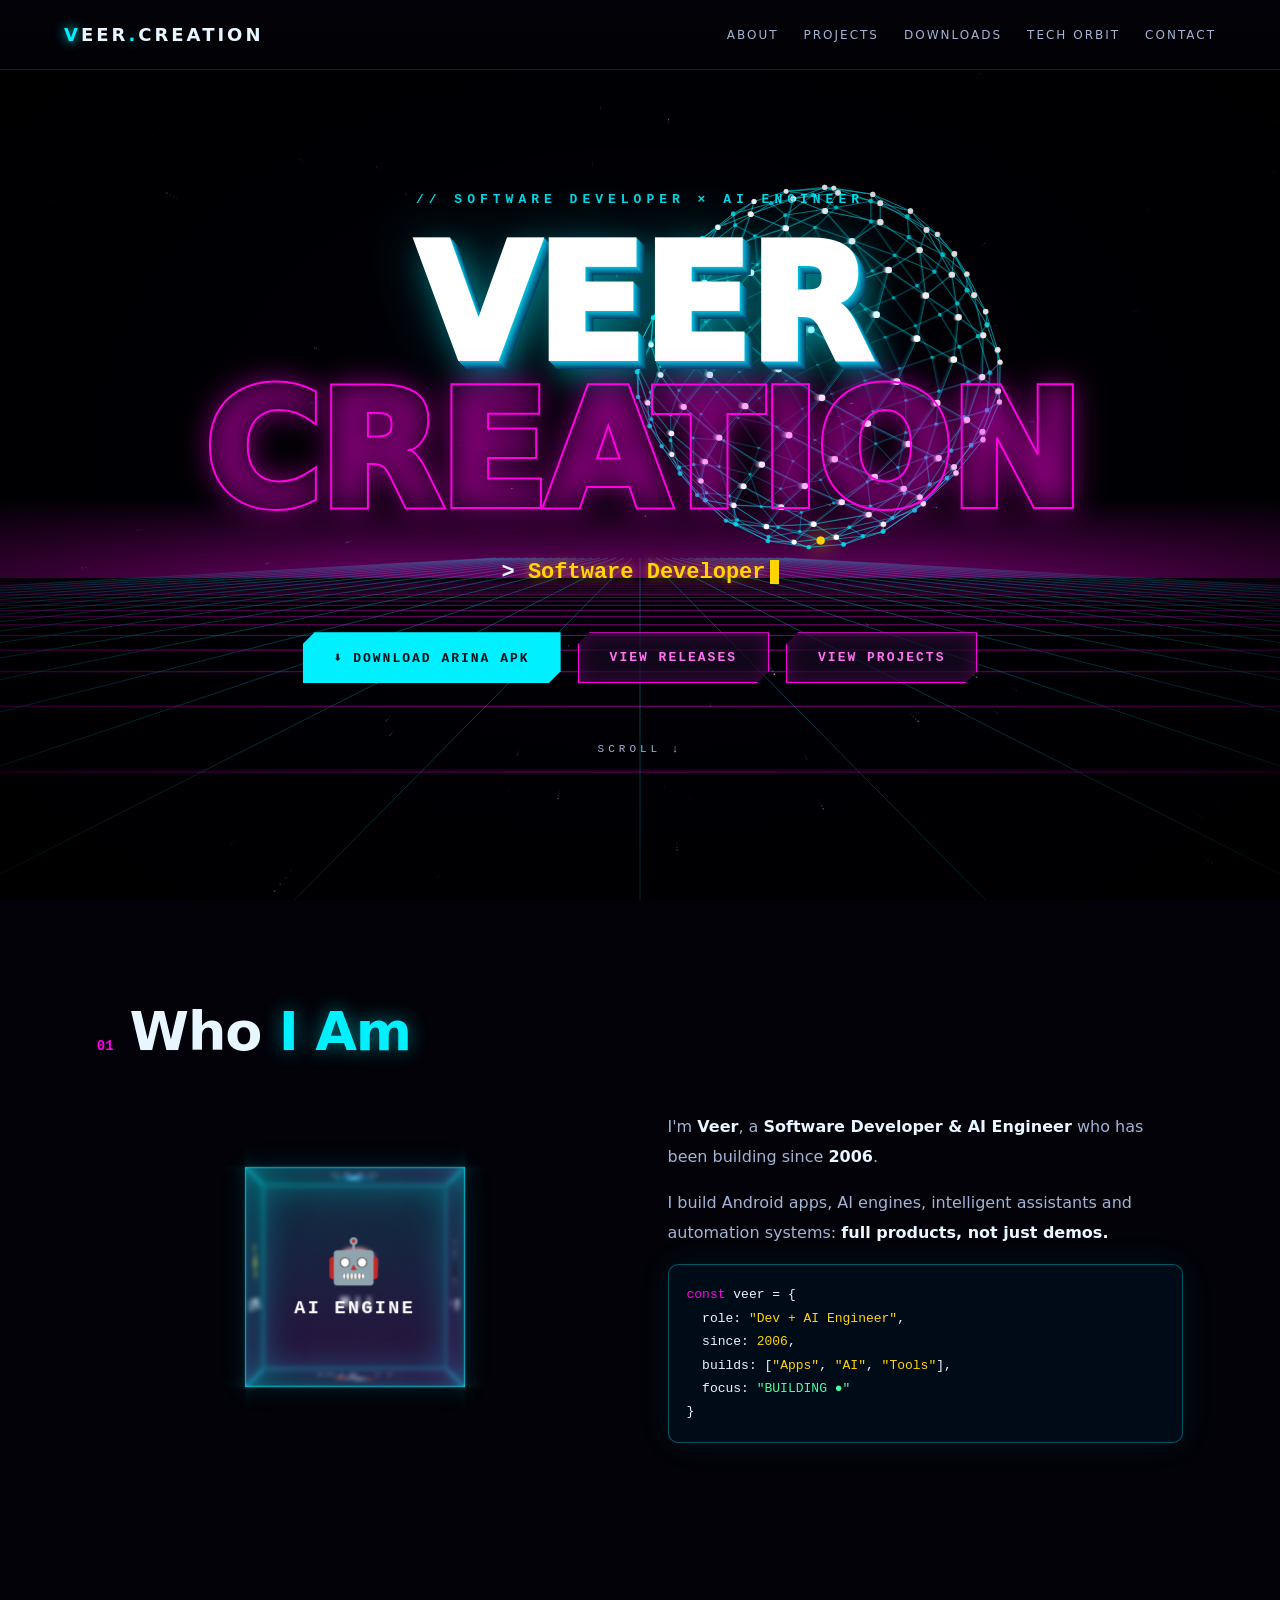
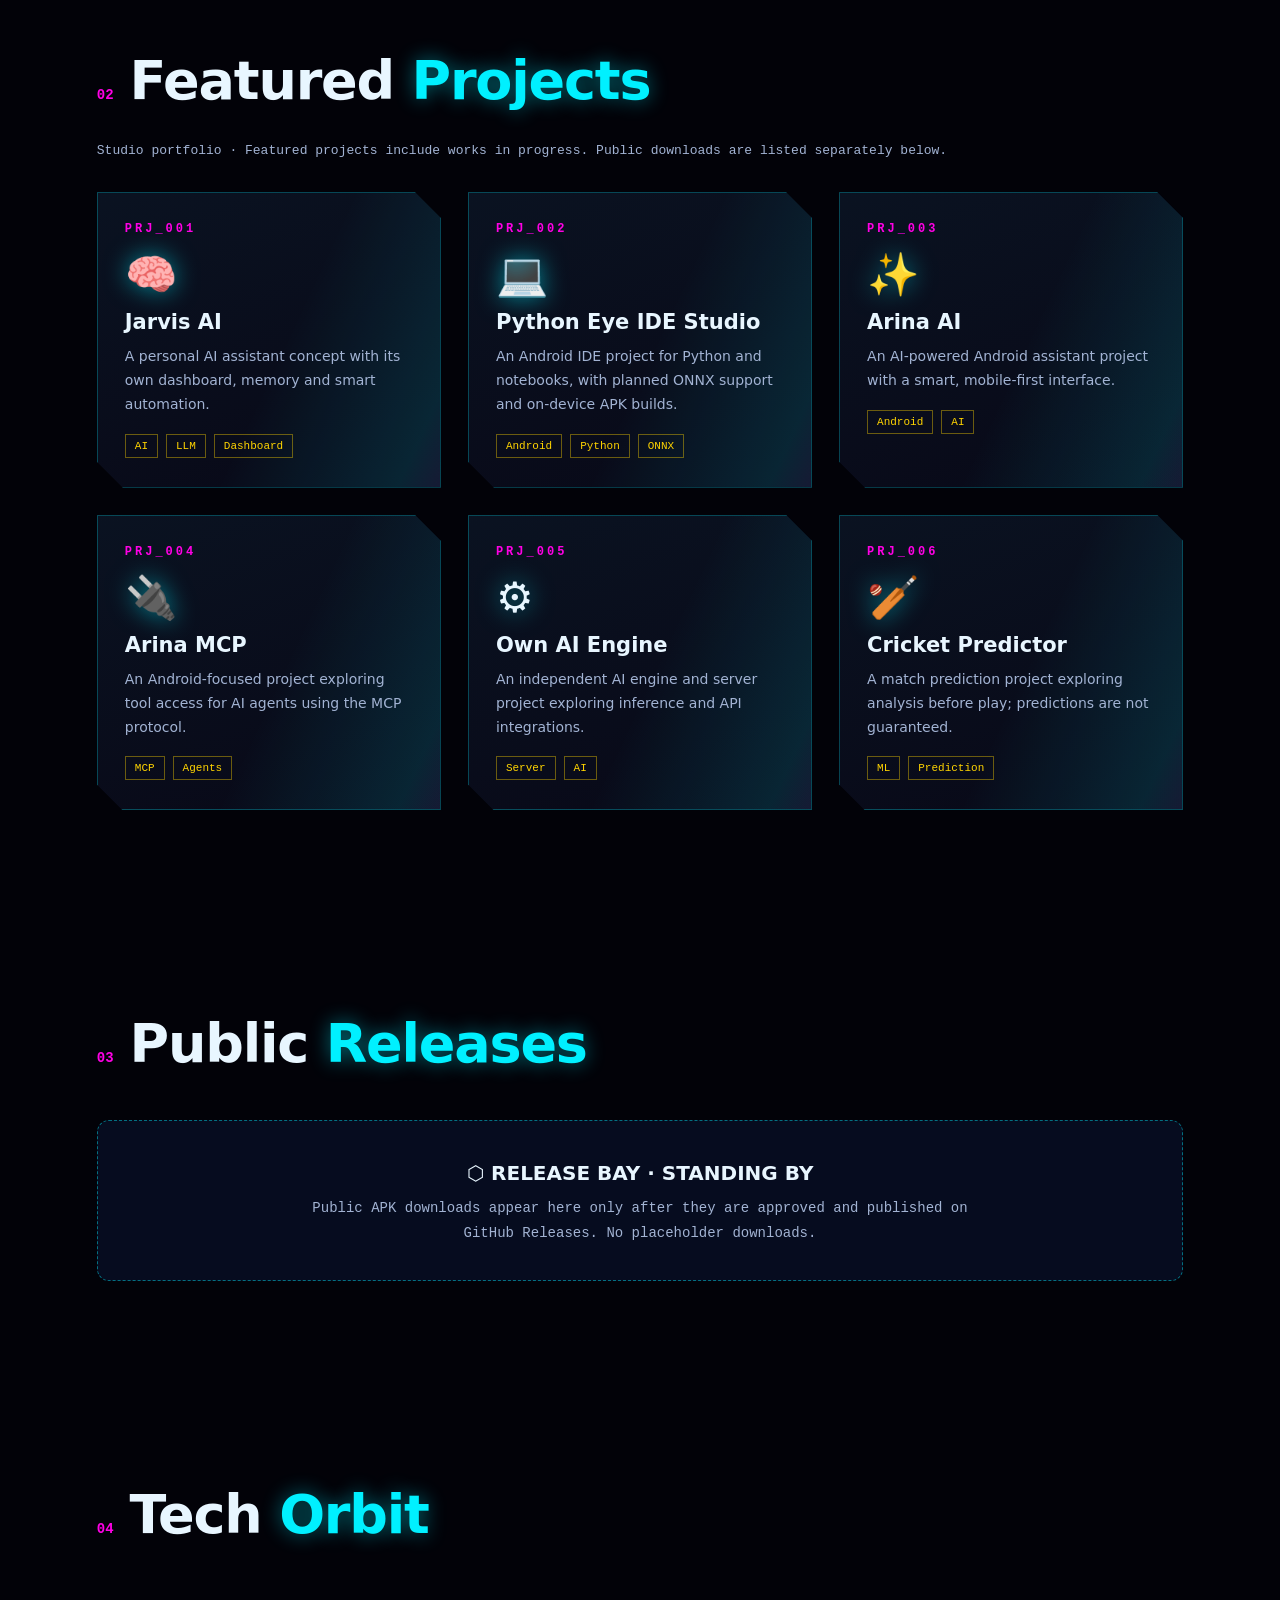
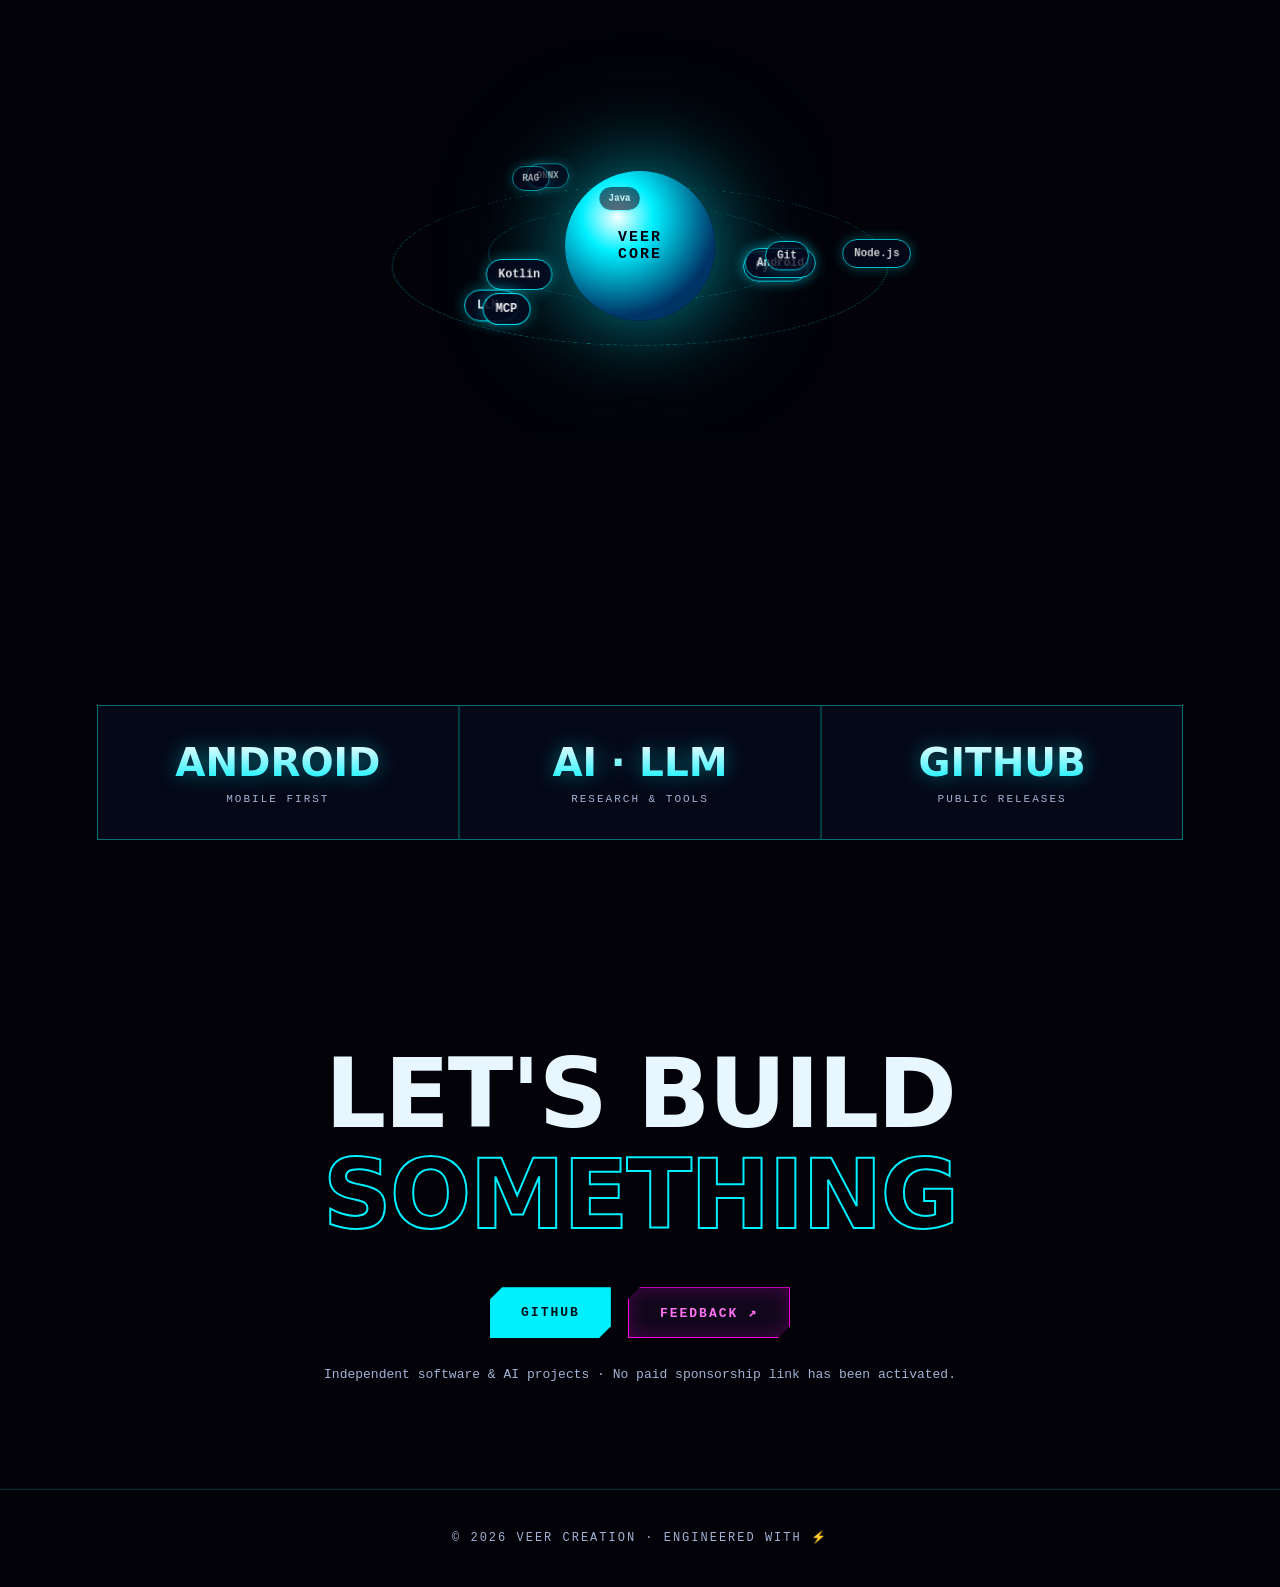
==== commit 77ea566a: "Prepare responsive ARINA original screenshot gallery with availability check" ====
--- a/index.html
+++ b/index.html
@@ -153,6 +153,9 @@
 <section id="downloads">
   <div class="sh rv"><span class="n">03</span><h2>Public <span>Releases</span></h2></div>
   <div id="releases" class="release-grid" aria-live="polite"></div>
+  <div id="arinaGalleryMount" hidden style="margin:28px 0"><a href="arina-gallery.html" target="_blank" rel="noopener" style="display:inline-block;color:var(--c1);margin-bottom:12px">Open full-size ARINA screenshots ↗</a><iframe id="arinaGalleryFrame" title="Seven original ARINA app screenshots" style="width:100%;border:0;border-radius:14px;display:block;height:600px" loading="lazy"></iframe></div>
+  <script>(function(){const mount=document.getElementById('arinaGalleryMount'),frame=document.getElementById('arinaGalleryFrame');fetch('arina-gallery.html',{method:'HEAD',cache:'no-store'}).then(r=>{if(!r.ok)return;frame.addEventListener('load',()=>{try{const doc=frame.contentDocument;const resize=()=>{frame.style.height=(doc.body.scrollHeight+8)+'px';};resize();new ResizeObserver(resize).observe(doc.body);}catch(e){frame.style.height='850px';}});frame.src='arina-gallery.html';mount.hidden=false;}).catch(()=>{});})();</script>
+
   <div id="noReleases" class="release-empty rv"><h3>⬡ RELEASE BAY · STANDING BY</h3><p>Public APK downloads appear here only after they are approved and published on GitHub Releases. No placeholder downloads.</p></div>
 </section>
 <section id="skills">
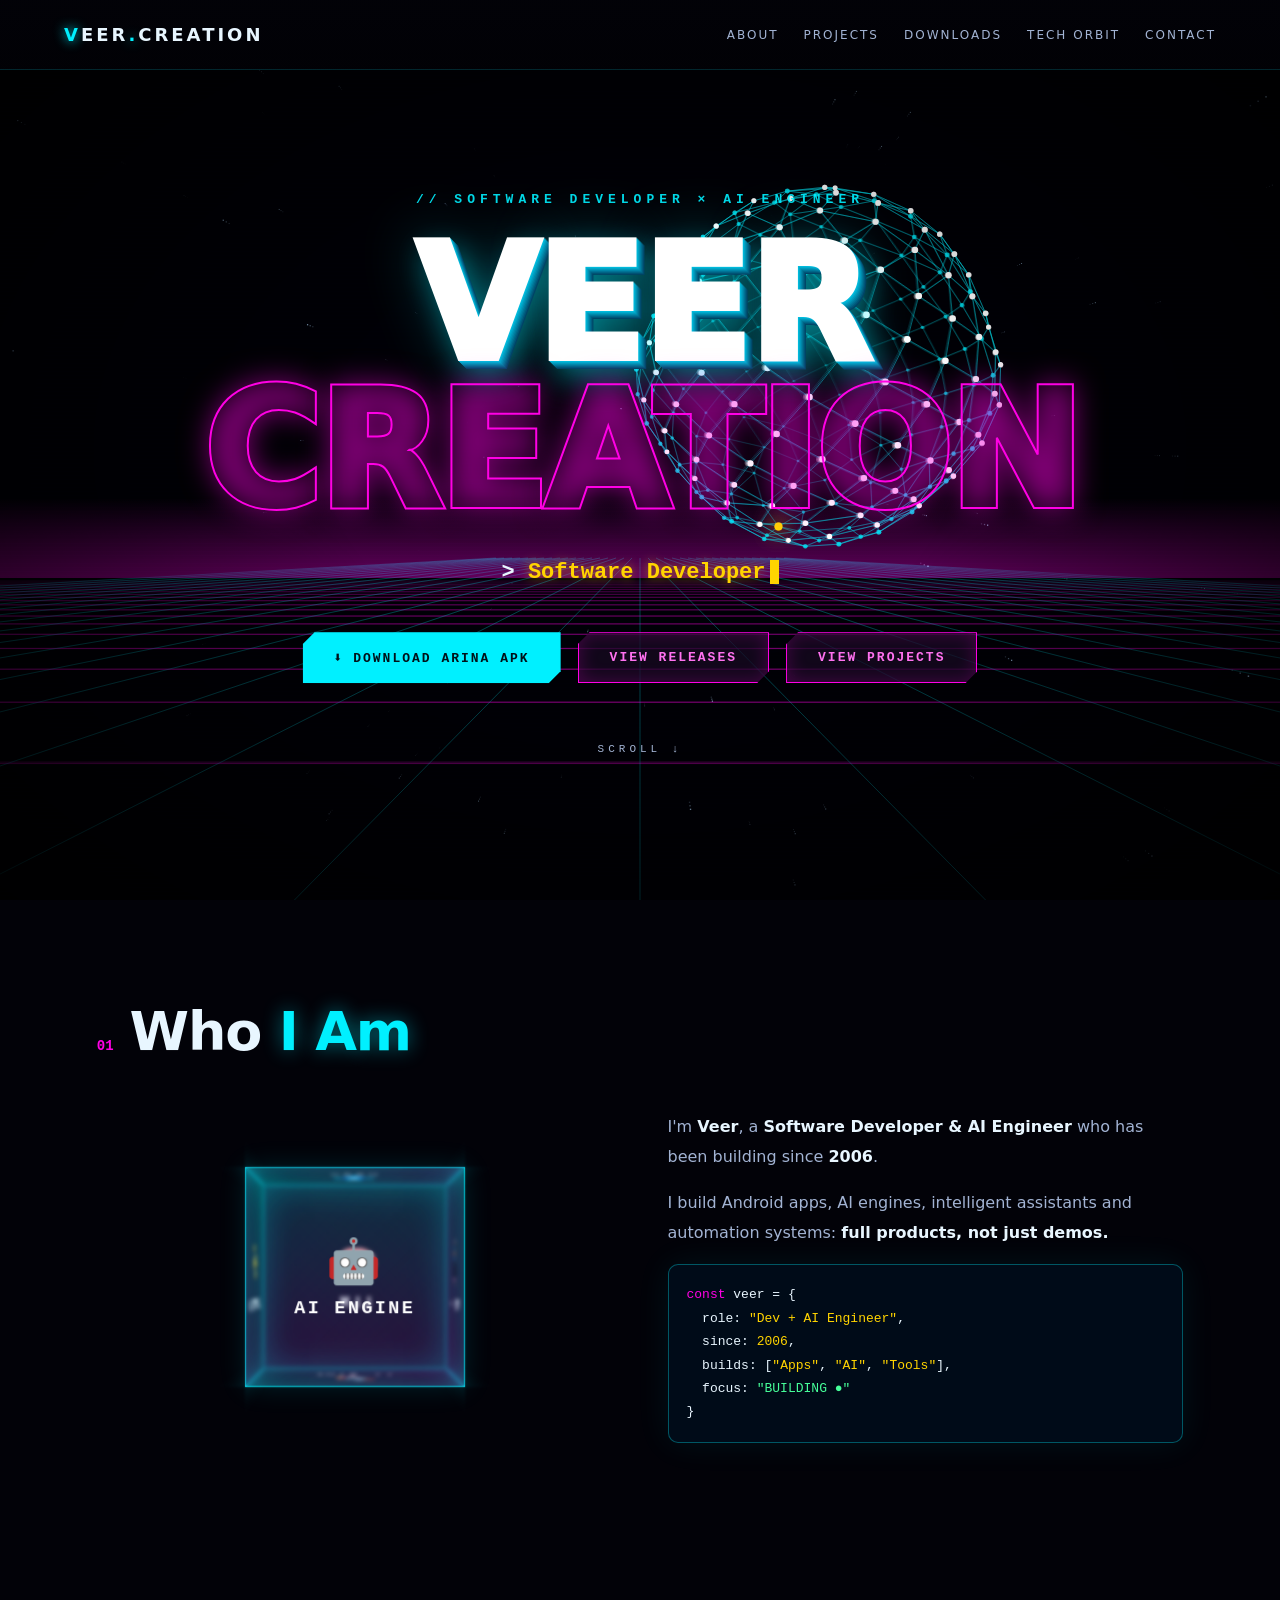
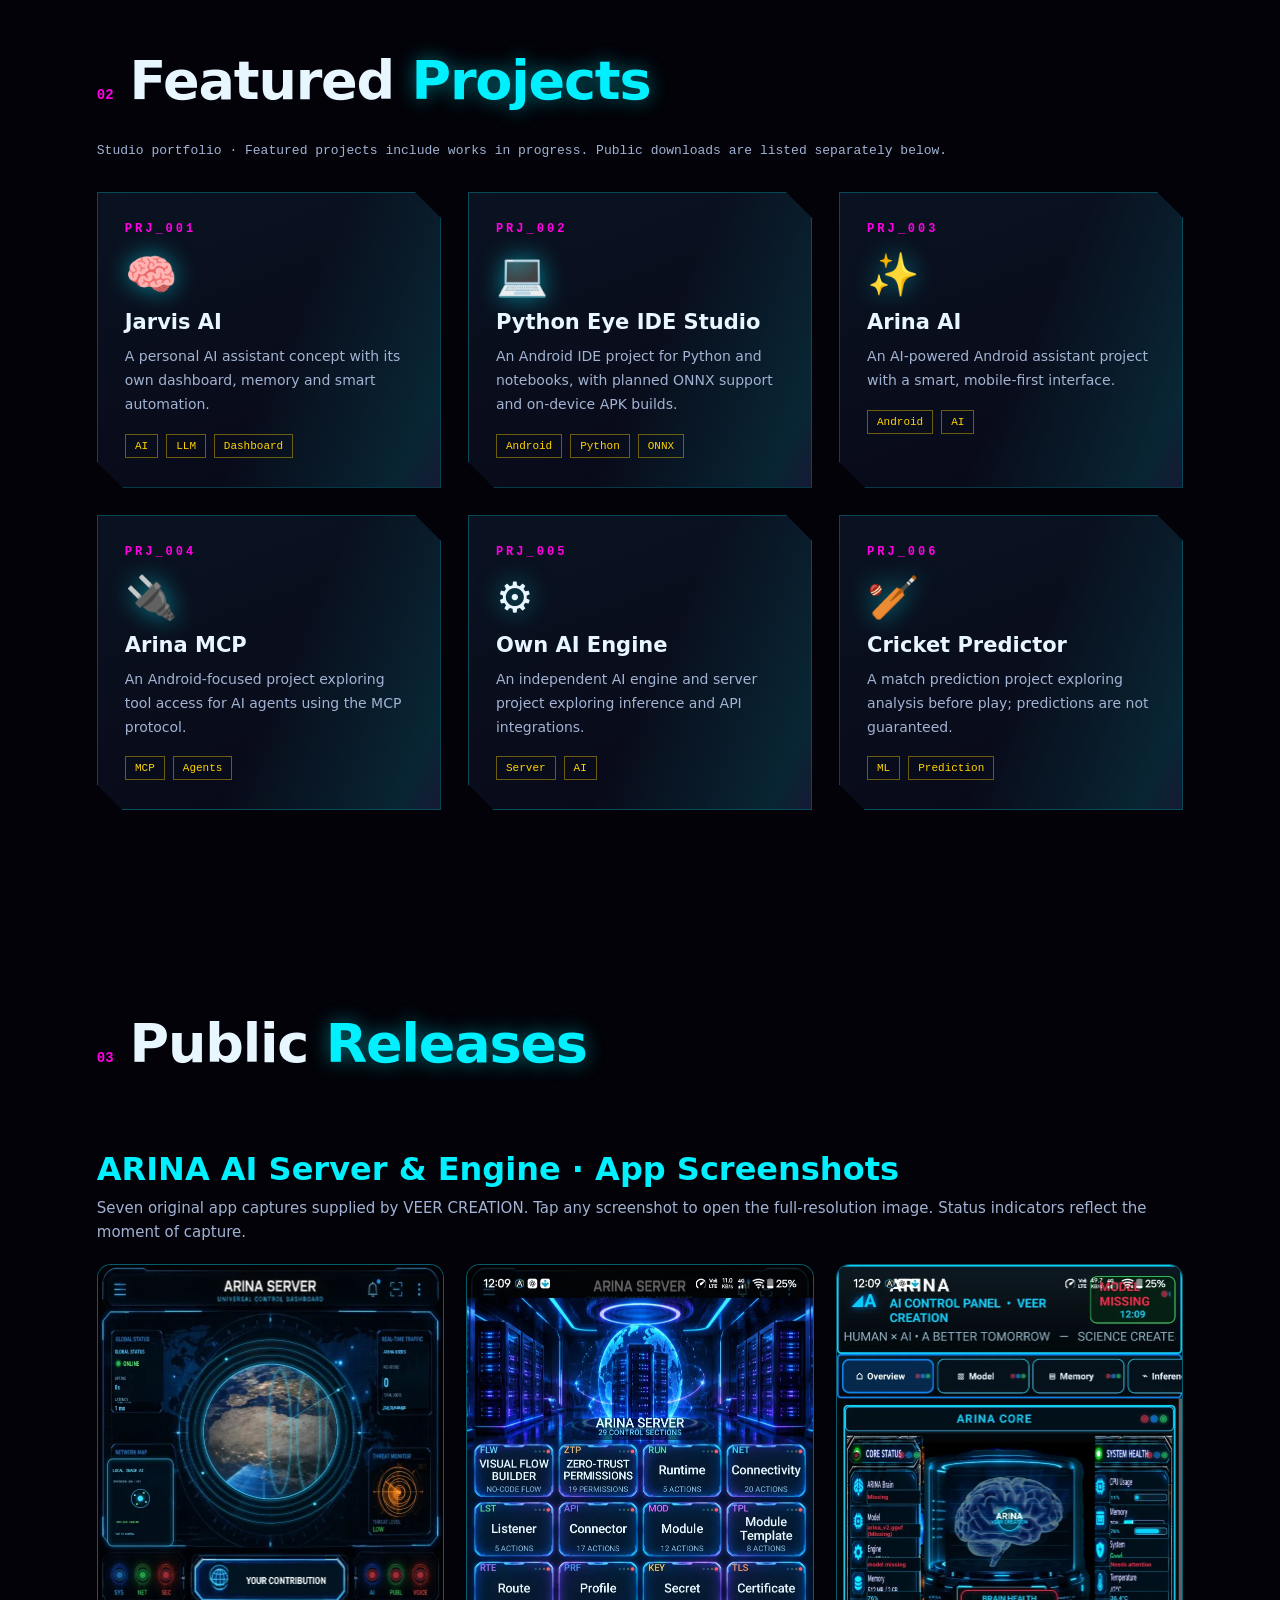
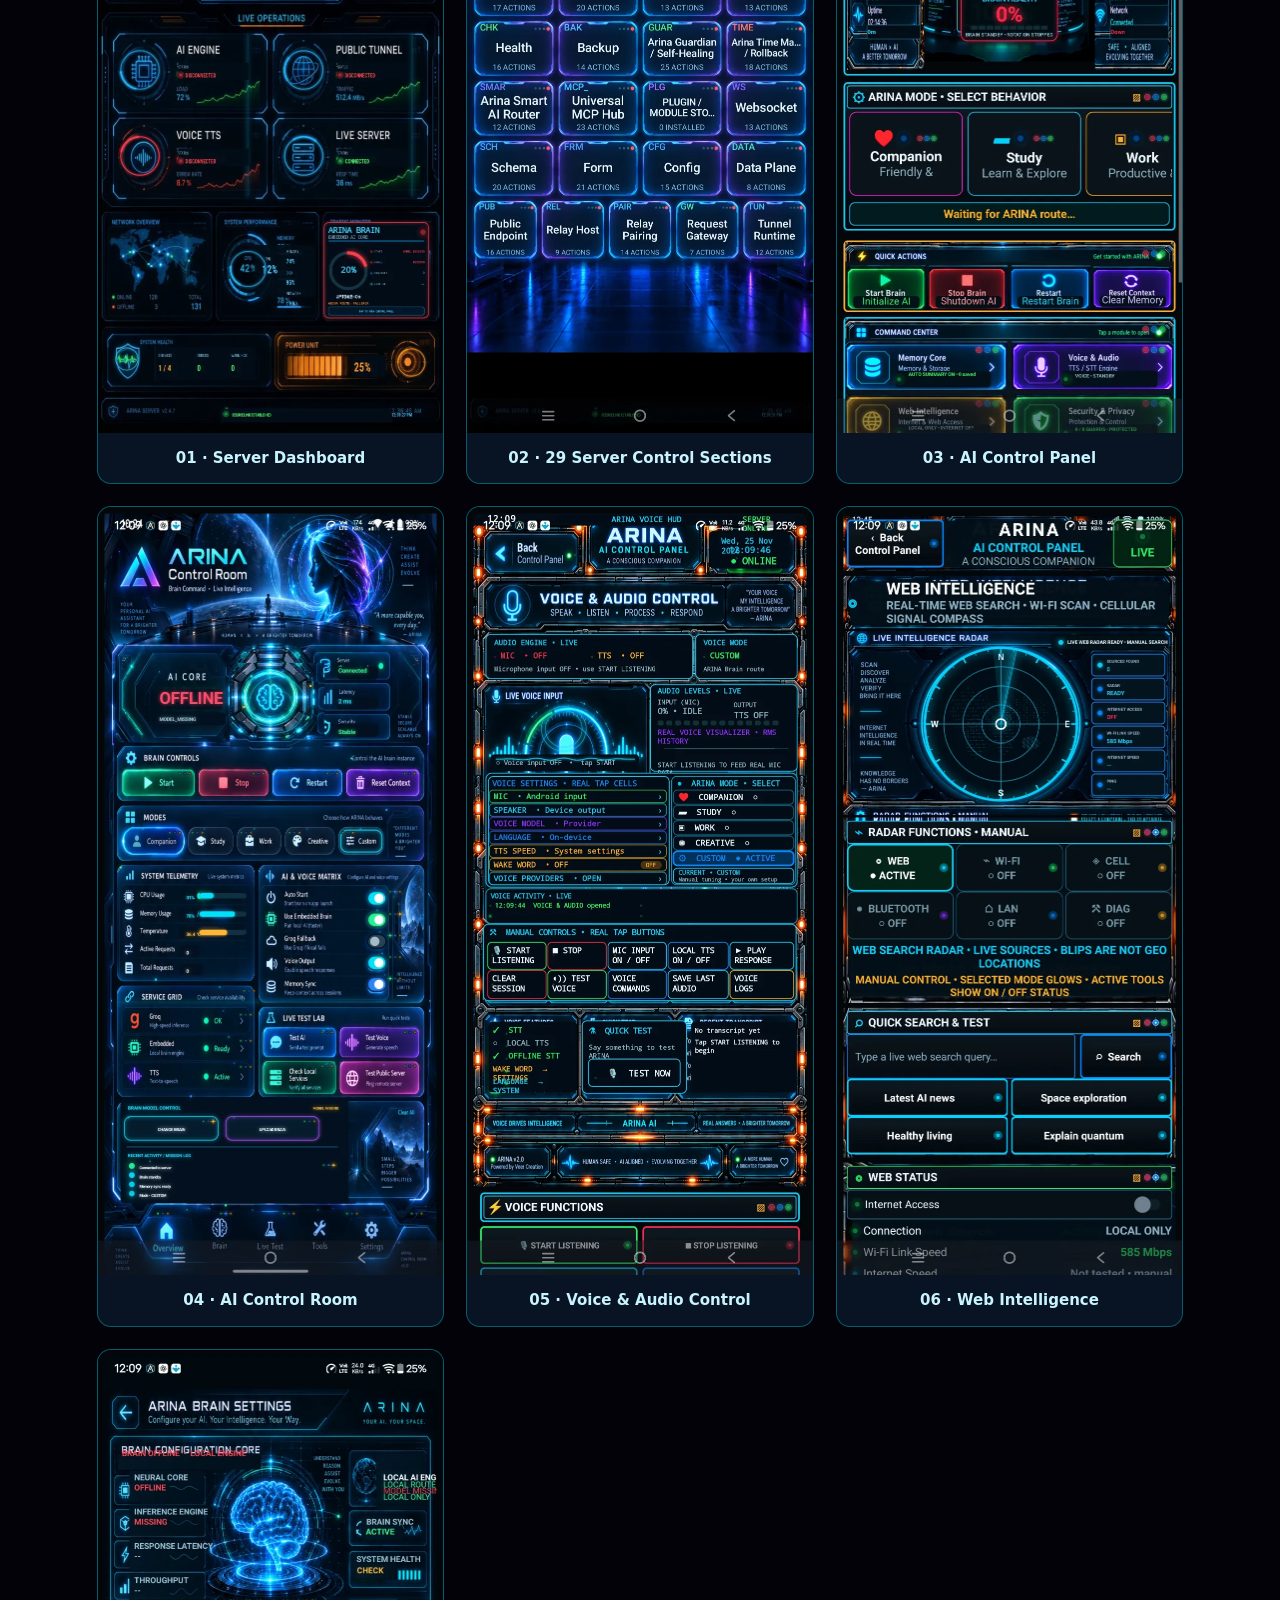
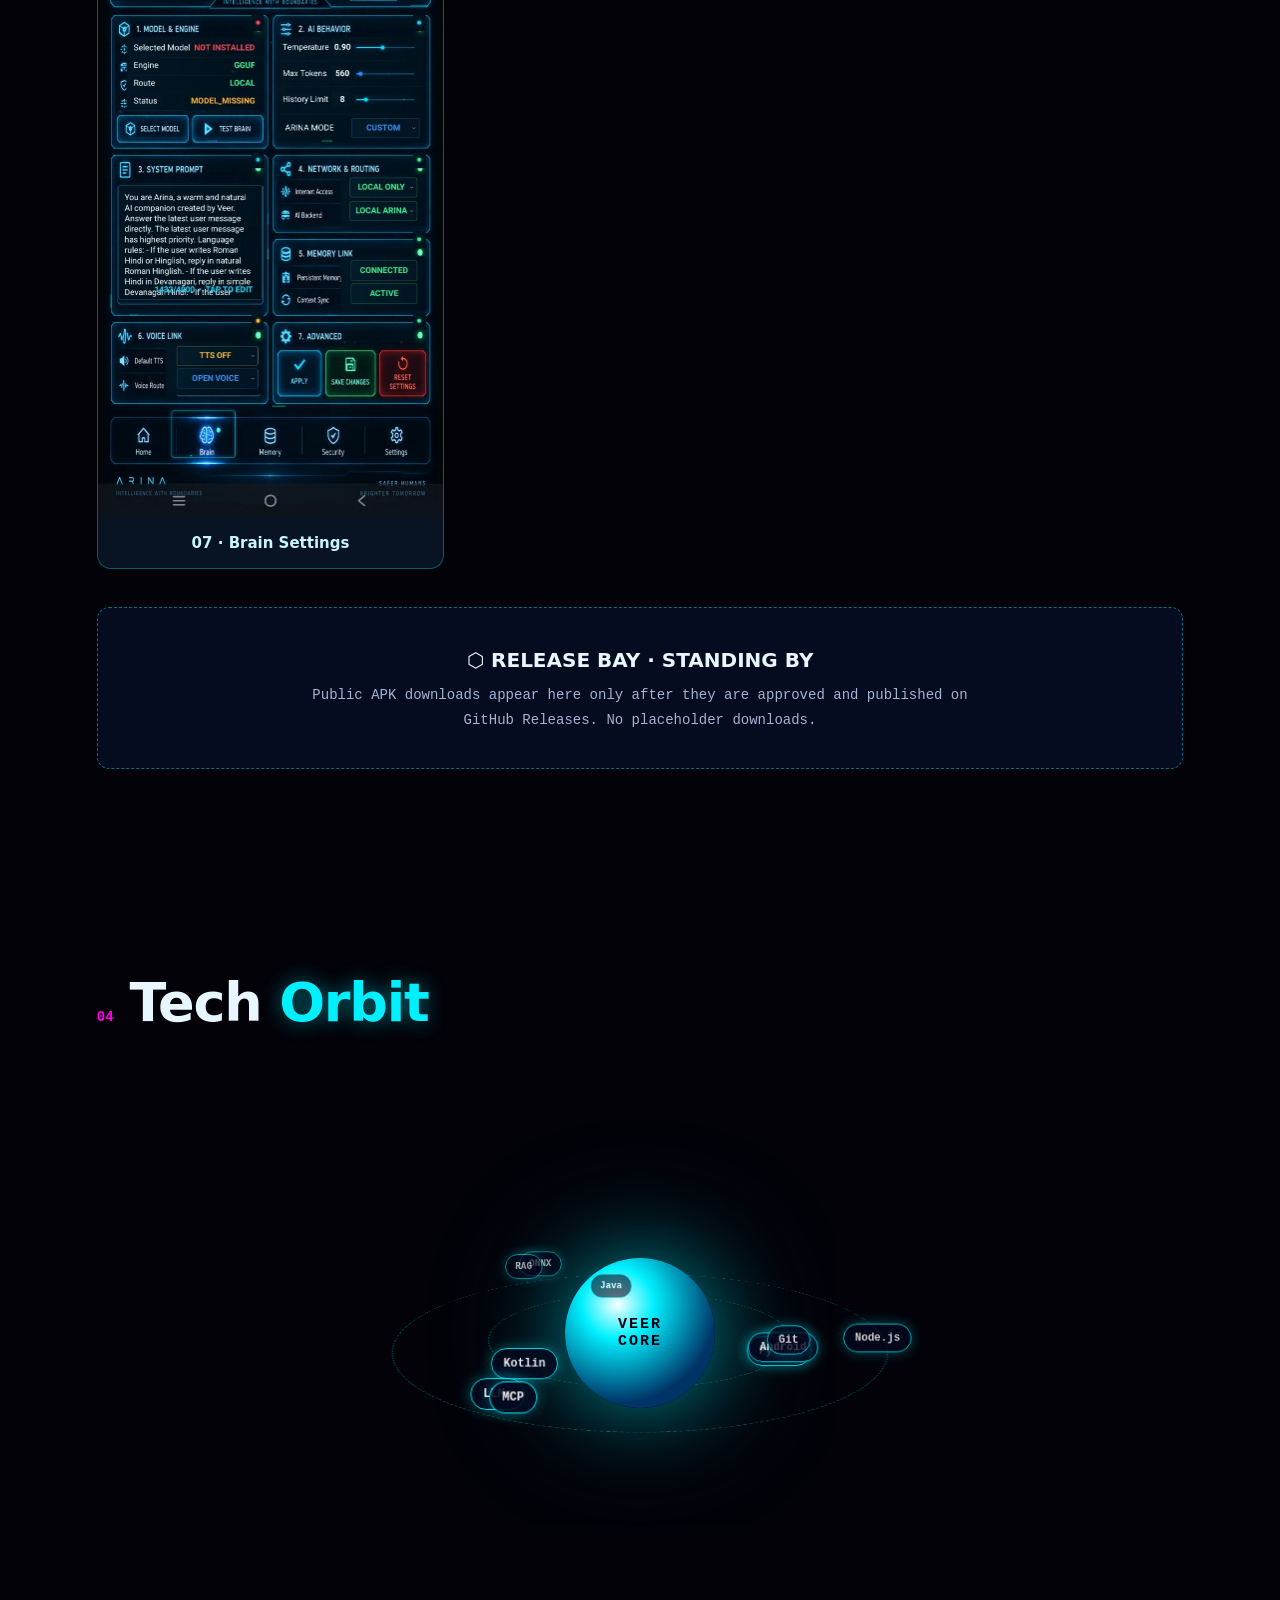
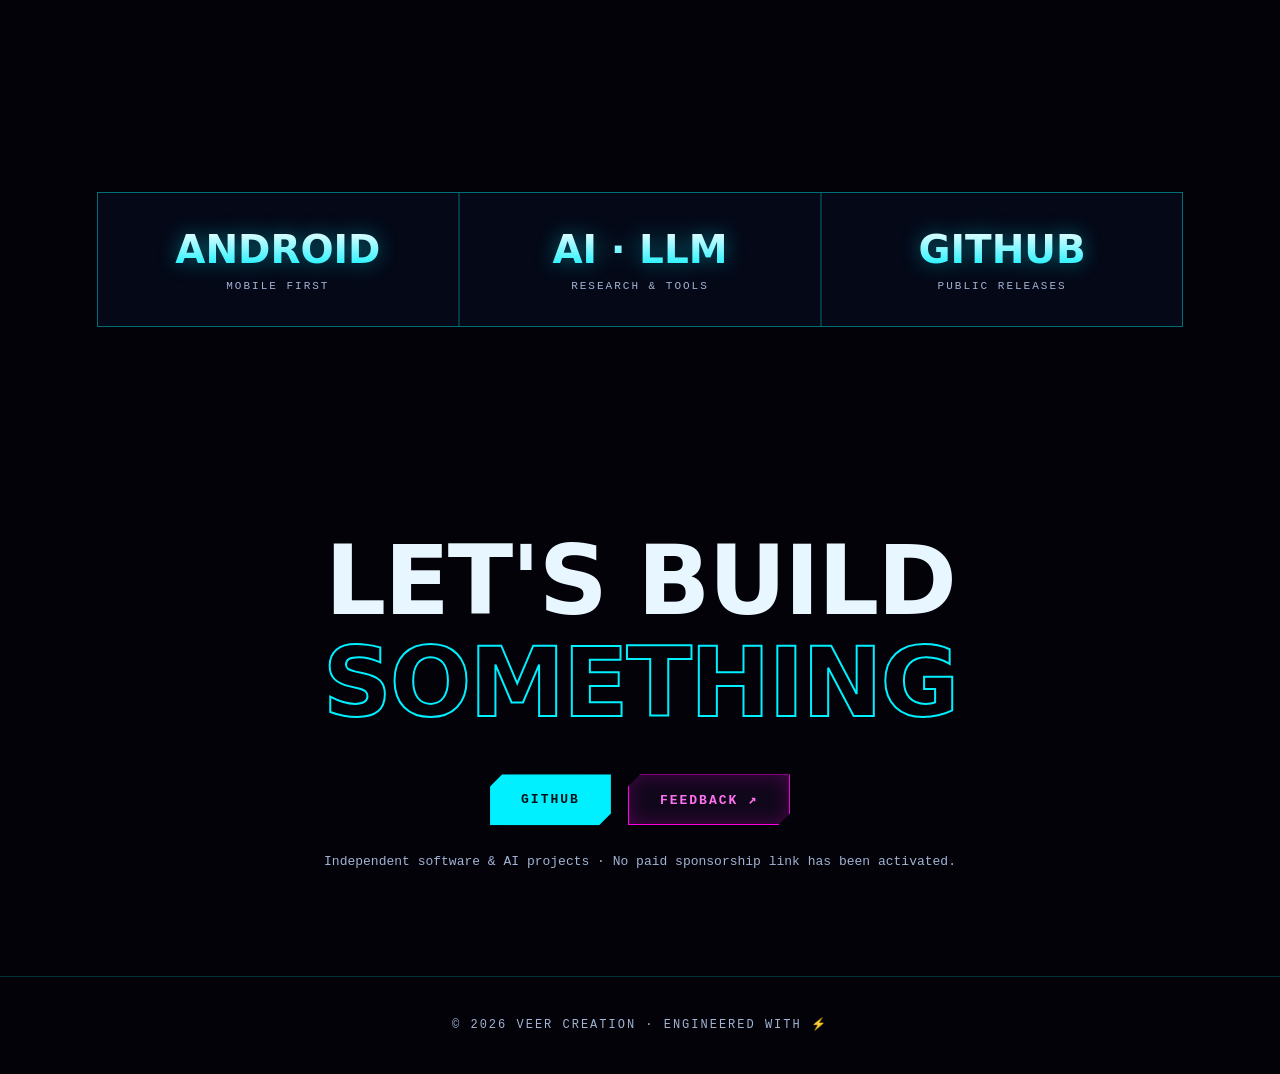
==== commit eaee6bc5: "Publish seven original ARINA app screenshots on website and GitHub README" ====
--- a/index.html
+++ b/index.html
@@ -153,8 +153,13 @@
 <section id="downloads">
   <div class="sh rv"><span class="n">03</span><h2>Public <span>Releases</span></h2></div>
   <div id="releases" class="release-grid" aria-live="polite"></div>
-  <div id="arinaGalleryMount" hidden style="margin:28px 0"><a href="arina-gallery.html" target="_blank" rel="noopener" style="display:inline-block;color:var(--c1);margin-bottom:12px">Open full-size ARINA screenshots ↗</a><iframe id="arinaGalleryFrame" title="Seven original ARINA app screenshots" style="width:100%;border:0;border-radius:14px;display:block;height:600px" loading="lazy"></iframe></div>
-  <script>(function(){const mount=document.getElementById('arinaGalleryMount'),frame=document.getElementById('arinaGalleryFrame');fetch('arina-gallery.html',{method:'HEAD',cache:'no-store'}).then(r=>{if(!r.ok)return;frame.addEventListener('load',()=>{try{const doc=frame.contentDocument;const resize=()=>{frame.style.height=(doc.body.scrollHeight+8)+'px';};resize();new ResizeObserver(resize).observe(doc.body);}catch(e){frame.style.height='850px';}});frame.src='arina-gallery.html';mount.hidden=false;}).catch(()=>{});})();</script>
+  <style>.arina-gallery{margin:30px 0 38px}.arina-gallery h3{font-size:clamp(22px,4vw,32px);color:var(--c1);margin-bottom:8px}.arina-gallery>p{color:var(--m);font-size:15px;line-height:1.6;margin-bottom:20px}.arina-shots{display:grid;grid-template-columns:repeat(auto-fit,minmax(min(100%,280px),1fr));gap:22px}.arina-shots figure{margin:0;border:1px solid #00f0ff55;border-radius:14px;overflow:hidden;background:#081324}.arina-shots a{display:block;line-height:0}.arina-shots img{display:block;width:100%;height:auto;object-fit:contain}.arina-shots figcaption{padding:14px;text-align:center;color:#c7f4ff;font-size:15px;font-weight:700;line-height:1.5}@media(max-width:600px){.arina-shots{grid-template-columns:1fr;max-width:420px;margin:auto}}</style><div class="arina-gallery" id="arina-screenshots"><h3>ARINA AI Server &amp; Engine · App Screenshots</h3><p>Seven original app captures supplied by VEER CREATION. Tap any screenshot to open the full-resolution image. Status indicators reflect the moment of capture.</p><div class="arina-shots"><figure><a href="assets/arina/server-dashboard.jpg" target="_blank" rel="noopener"><img src="assets/arina/server-dashboard.jpg" alt="ARINA Server Dashboard" width="691" height="1536" loading="lazy" decoding="async"></a><figcaption>01 · Server Dashboard</figcaption></figure>
+<figure><a href="assets/arina/server-sections.jpg" target="_blank" rel="noopener"><img src="assets/arina/server-sections.jpg" alt="ARINA 29 Server Control Sections" width="691" height="1536" loading="lazy" decoding="async"></a><figcaption>02 · 29 Server Control Sections</figcaption></figure>
+<figure><a href="assets/arina/ai-control-panel.jpg" target="_blank" rel="noopener"><img src="assets/arina/ai-control-panel.jpg" alt="ARINA AI Control Panel" width="691" height="1536" loading="lazy" decoding="async"></a><figcaption>03 · AI Control Panel</figcaption></figure>
+<figure><a href="assets/arina/ai-control-room.jpg" target="_blank" rel="noopener"><img src="assets/arina/ai-control-room.jpg" alt="ARINA AI Control Room" width="691" height="1536" loading="lazy" decoding="async"></a><figcaption>04 · AI Control Room</figcaption></figure>
+<figure><a href="assets/arina/voice-audio.jpg" target="_blank" rel="noopener"><img src="assets/arina/voice-audio.jpg" alt="ARINA Voice &amp; Audio Control" width="691" height="1536" loading="lazy" decoding="async"></a><figcaption>05 · Voice &amp; Audio Control</figcaption></figure>
+<figure><a href="assets/arina/web-intelligence.jpg" target="_blank" rel="noopener"><img src="assets/arina/web-intelligence.jpg" alt="ARINA Web Intelligence" width="691" height="1536" loading="lazy" decoding="async"></a><figcaption>06 · Web Intelligence</figcaption></figure>
+<figure><a href="assets/arina/brain-settings.jpg" target="_blank" rel="noopener"><img src="assets/arina/brain-settings.jpg" alt="ARINA Brain Settings" width="691" height="1536" loading="lazy" decoding="async"></a><figcaption>07 · Brain Settings</figcaption></figure></div></div>
 
   <div id="noReleases" class="release-empty rv"><h3>⬡ RELEASE BAY · STANDING BY</h3><p>Public APK downloads appear here only after they are approved and published on GitHub Releases. No placeholder downloads.</p></div>
 </section>
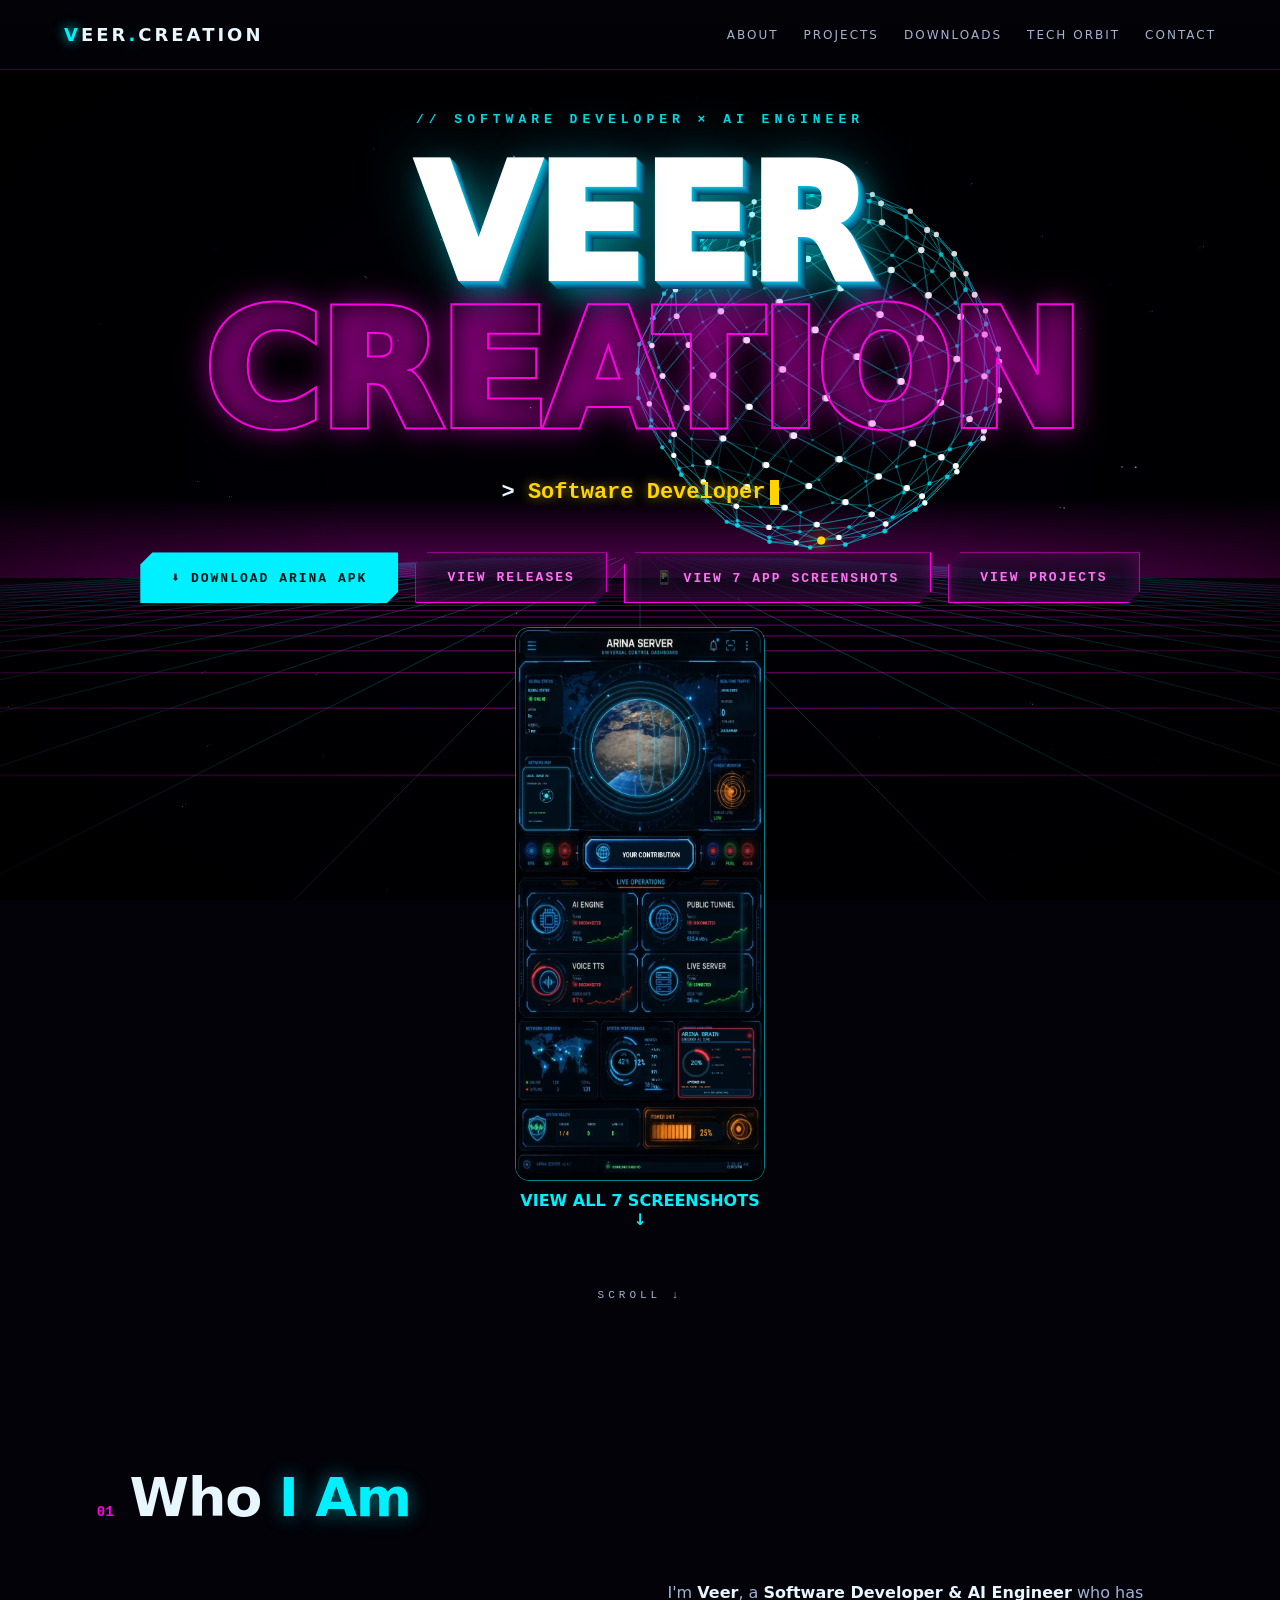
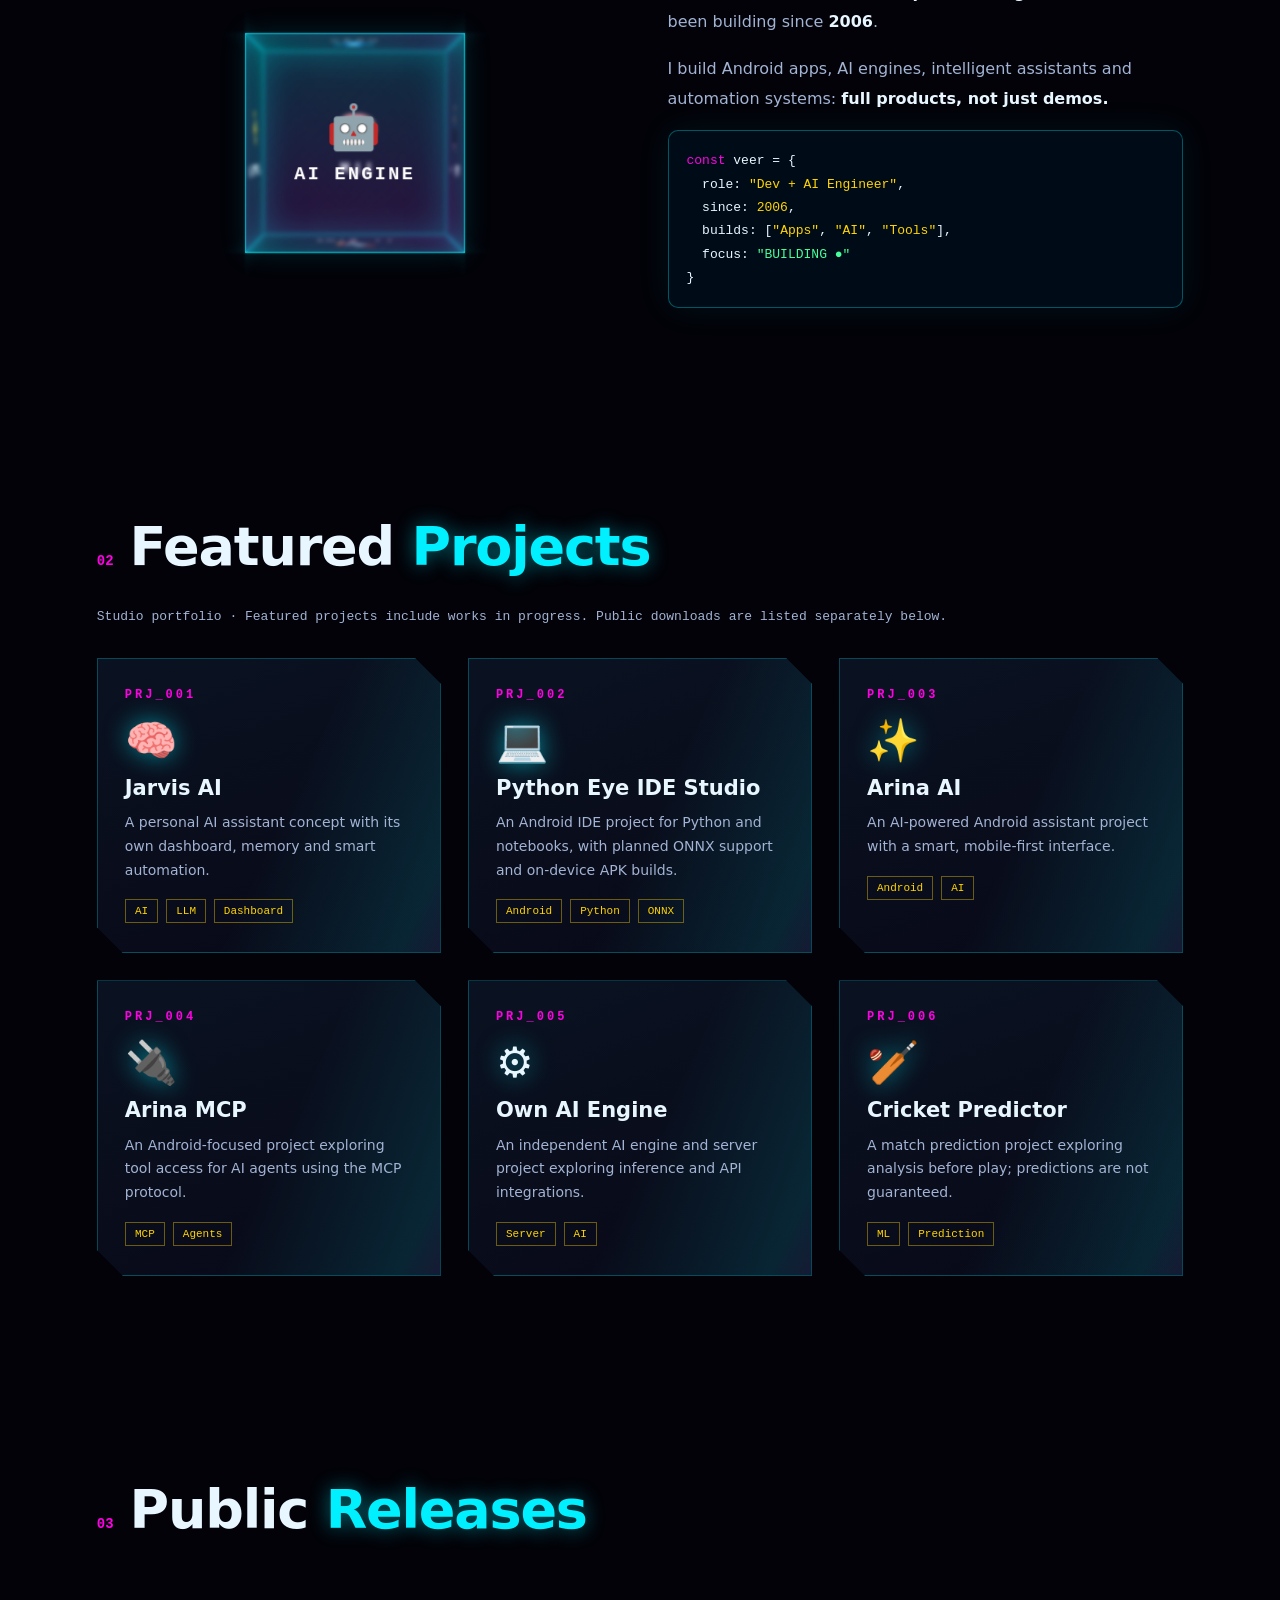
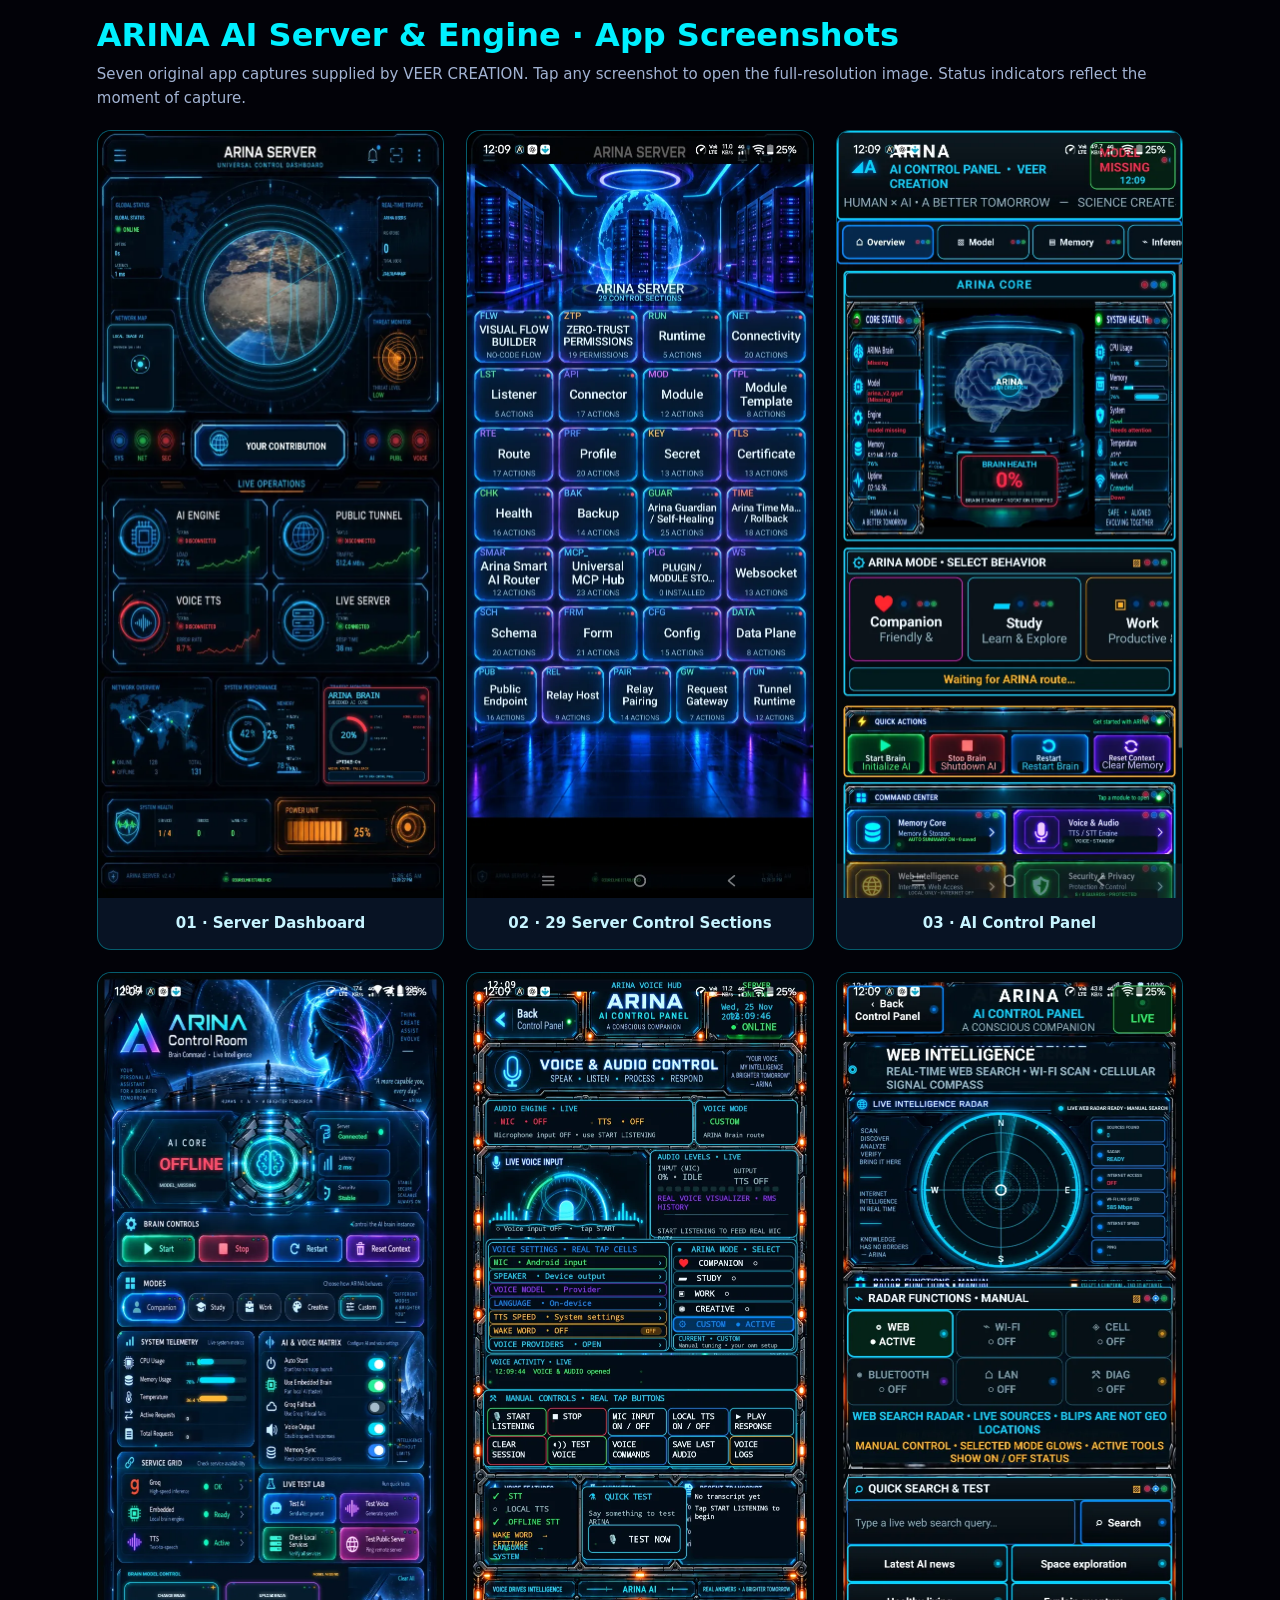
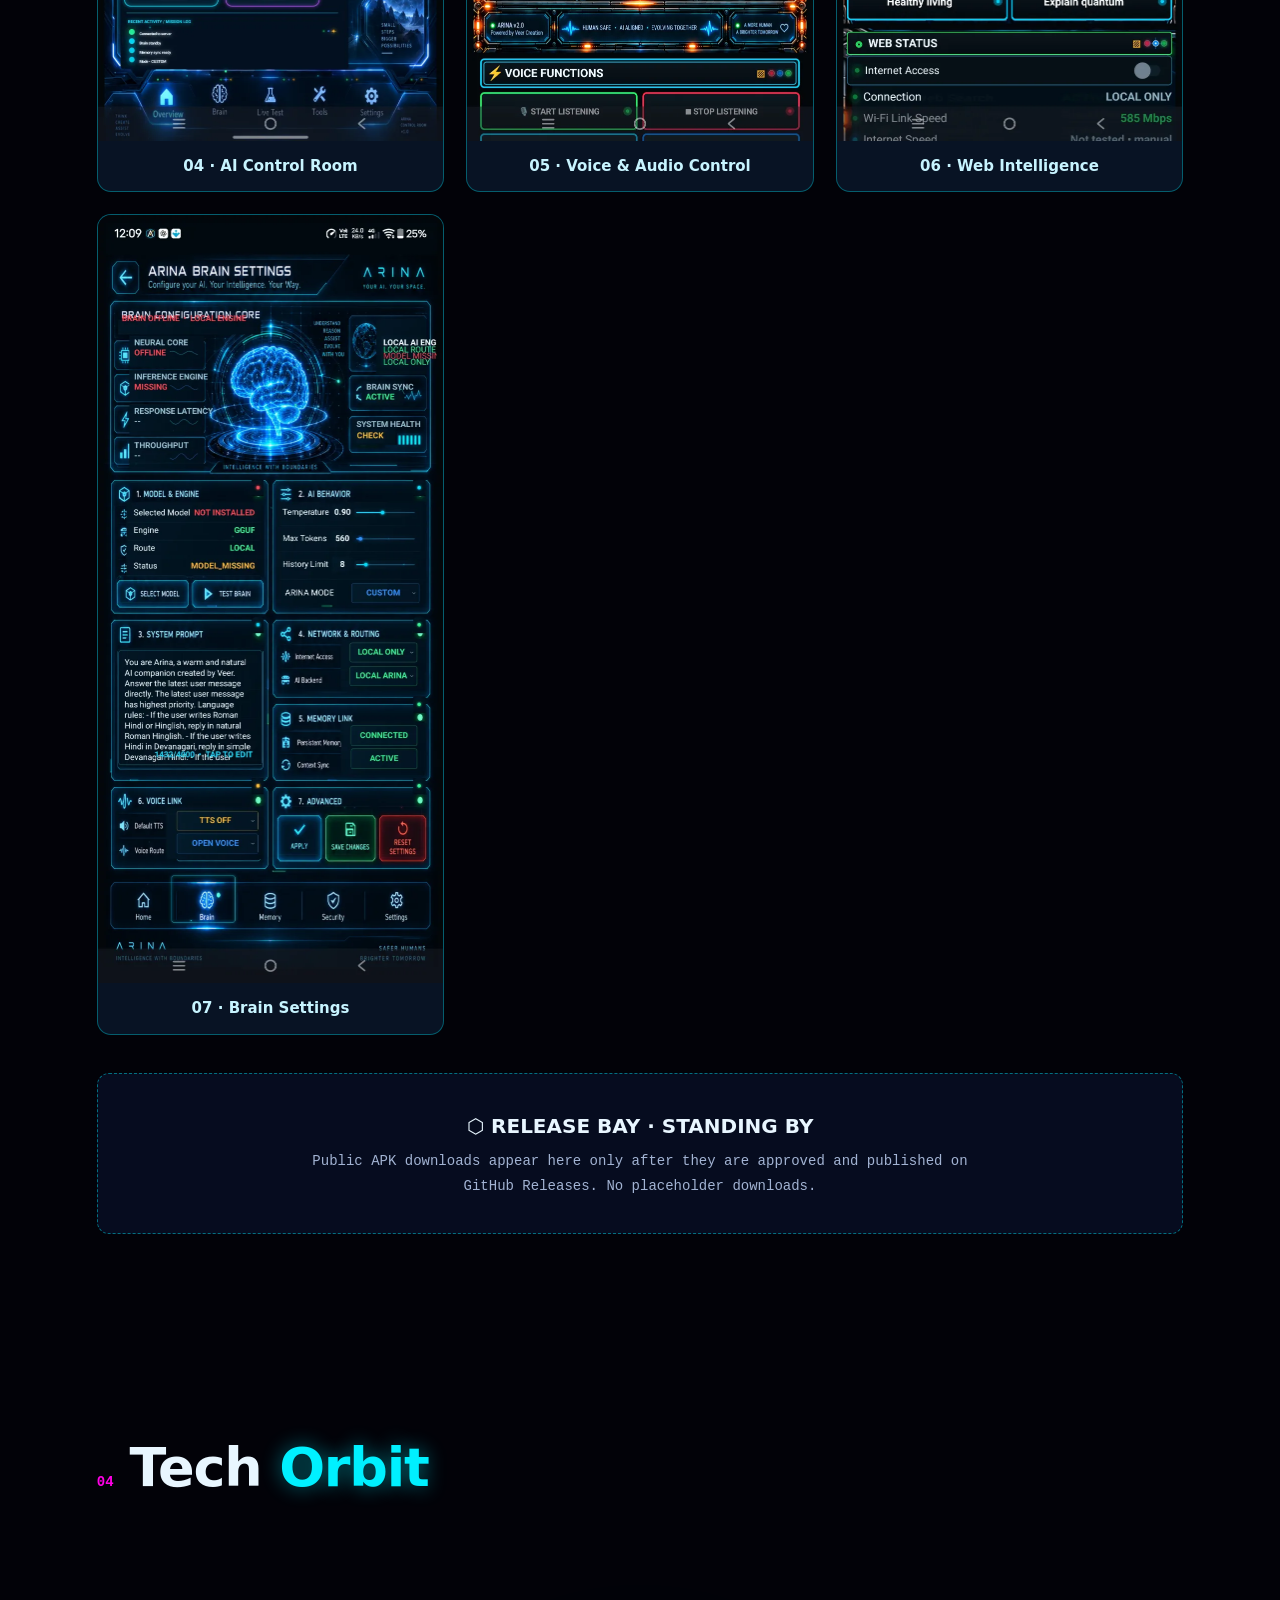
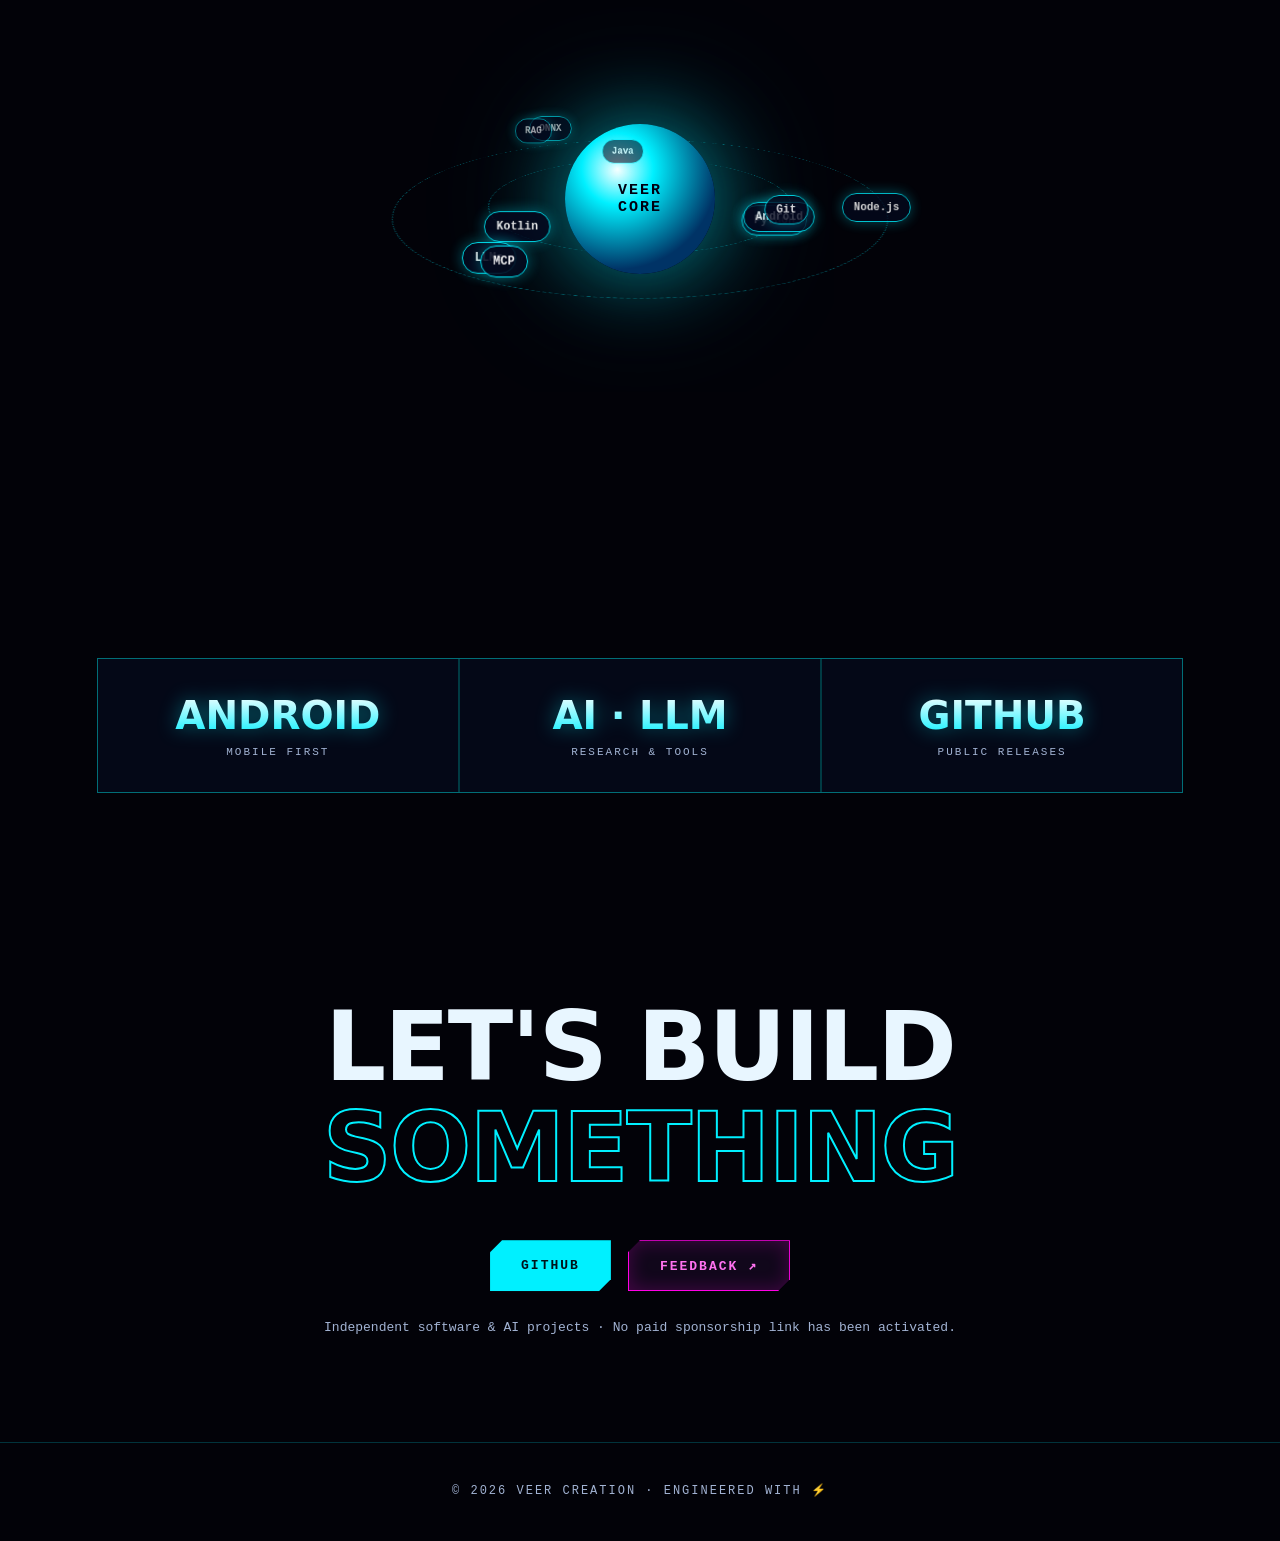
==== commit debd0495: "Make ARINA screenshot gallery prominent directly on homepage" ====
--- a/index.html
+++ b/index.html
@@ -126,7 +126,8 @@
   <div class="pre">// SOFTWARE DEVELOPER × AI ENGINEER</div>
   <h1 class="title3d" id="t3d"><span class="l">VEER</span><span class="l l2">CREATION</span></h1>
   <div class="role">&gt; <span id="tp"></span><span class="cur"></span></div>
-  <div class="cta"><a class="btn" href="https://github.com/magic616star666-bot/Veer-creation-/releases/download/v1.0.0/arina-server-app.1.apk" aria-label="Download official ARINA AI Server APK">⬇ Download ARINA APK</a><a class="btn o" href="#downloads">View Releases</a><a class="btn o" href="#work">View Projects</a></div>
+  <div class="cta"><a class="btn" href="https://github.com/magic616star666-bot/Veer-creation-/releases/download/v1.0.0/arina-server-app.1.apk" aria-label="Download official ARINA AI Server APK">⬇ Download ARINA APK</a><a class="btn o" href="#downloads">View Releases</a><a class="btn o" href="#arina-screenshots">📱 View 7 App Screenshots</a><a class="btn o" href="#work">View Projects</a></div>
+  <a href="#arina-screenshots" style="display:block;width:min(100%,250px);margin:24px auto 0;text-decoration:none;color:var(--c1);font-weight:700;text-align:center"><img src="assets/arina/server-dashboard.jpg" alt="ARINA server dashboard — open seven original screenshots" width="691" height="1536" style="display:block;width:100%;height:auto;border:1px solid #00f0ff88;border-radius:14px;margin-bottom:10px" fetchpriority="high">VIEW ALL 7 SCREENSHOTS ↓</a>
   <div class="scroll">SCROLL ↓</div>
 </header>
 <section id="about">
@@ -153,13 +154,13 @@
 <section id="downloads">
   <div class="sh rv"><span class="n">03</span><h2>Public <span>Releases</span></h2></div>
   <div id="releases" class="release-grid" aria-live="polite"></div>
-  <style>.arina-gallery{margin:30px 0 38px}.arina-gallery h3{font-size:clamp(22px,4vw,32px);color:var(--c1);margin-bottom:8px}.arina-gallery>p{color:var(--m);font-size:15px;line-height:1.6;margin-bottom:20px}.arina-shots{display:grid;grid-template-columns:repeat(auto-fit,minmax(min(100%,280px),1fr));gap:22px}.arina-shots figure{margin:0;border:1px solid #00f0ff55;border-radius:14px;overflow:hidden;background:#081324}.arina-shots a{display:block;line-height:0}.arina-shots img{display:block;width:100%;height:auto;object-fit:contain}.arina-shots figcaption{padding:14px;text-align:center;color:#c7f4ff;font-size:15px;font-weight:700;line-height:1.5}@media(max-width:600px){.arina-shots{grid-template-columns:1fr;max-width:420px;margin:auto}}</style><div class="arina-gallery" id="arina-screenshots"><h3>ARINA AI Server &amp; Engine · App Screenshots</h3><p>Seven original app captures supplied by VEER CREATION. Tap any screenshot to open the full-resolution image. Status indicators reflect the moment of capture.</p><div class="arina-shots"><figure><a href="assets/arina/server-dashboard.jpg" target="_blank" rel="noopener"><img src="assets/arina/server-dashboard.jpg" alt="ARINA Server Dashboard" width="691" height="1536" loading="lazy" decoding="async"></a><figcaption>01 · Server Dashboard</figcaption></figure>
-<figure><a href="assets/arina/server-sections.jpg" target="_blank" rel="noopener"><img src="assets/arina/server-sections.jpg" alt="ARINA 29 Server Control Sections" width="691" height="1536" loading="lazy" decoding="async"></a><figcaption>02 · 29 Server Control Sections</figcaption></figure>
-<figure><a href="assets/arina/ai-control-panel.jpg" target="_blank" rel="noopener"><img src="assets/arina/ai-control-panel.jpg" alt="ARINA AI Control Panel" width="691" height="1536" loading="lazy" decoding="async"></a><figcaption>03 · AI Control Panel</figcaption></figure>
-<figure><a href="assets/arina/ai-control-room.jpg" target="_blank" rel="noopener"><img src="assets/arina/ai-control-room.jpg" alt="ARINA AI Control Room" width="691" height="1536" loading="lazy" decoding="async"></a><figcaption>04 · AI Control Room</figcaption></figure>
-<figure><a href="assets/arina/voice-audio.jpg" target="_blank" rel="noopener"><img src="assets/arina/voice-audio.jpg" alt="ARINA Voice &amp; Audio Control" width="691" height="1536" loading="lazy" decoding="async"></a><figcaption>05 · Voice &amp; Audio Control</figcaption></figure>
-<figure><a href="assets/arina/web-intelligence.jpg" target="_blank" rel="noopener"><img src="assets/arina/web-intelligence.jpg" alt="ARINA Web Intelligence" width="691" height="1536" loading="lazy" decoding="async"></a><figcaption>06 · Web Intelligence</figcaption></figure>
-<figure><a href="assets/arina/brain-settings.jpg" target="_blank" rel="noopener"><img src="assets/arina/brain-settings.jpg" alt="ARINA Brain Settings" width="691" height="1536" loading="lazy" decoding="async"></a><figcaption>07 · Brain Settings</figcaption></figure></div></div>
+  <style>.arina-gallery{margin:30px 0 38px}.arina-gallery h3{font-size:clamp(22px,4vw,32px);color:var(--c1);margin-bottom:8px}.arina-gallery>p{color:var(--m);font-size:15px;line-height:1.6;margin-bottom:20px}.arina-shots{display:grid;grid-template-columns:repeat(auto-fit,minmax(min(100%,280px),1fr));gap:22px}.arina-shots figure{margin:0;border:1px solid #00f0ff55;border-radius:14px;overflow:hidden;background:#081324}.arina-shots a{display:block;line-height:0}.arina-shots img{display:block;width:100%;height:auto;object-fit:contain}.arina-shots figcaption{padding:14px;text-align:center;color:#c7f4ff;font-size:15px;font-weight:700;line-height:1.5}@media(max-width:600px){.arina-shots{grid-template-columns:1fr;max-width:420px;margin:auto}}</style><div class="arina-gallery" id="arina-screenshots" style="scroll-margin-top:100px"><h3>ARINA AI Server &amp; Engine · App Screenshots</h3><p>Seven original app captures supplied by VEER CREATION. Tap any screenshot to open the full-resolution image. Status indicators reflect the moment of capture.</p><div class="arina-shots"><figure><a href="assets/arina/server-dashboard.jpg" target="_blank" rel="noopener"><img src="assets/arina/server-dashboard.jpg" alt="ARINA Server Dashboard" width="691" height="1536" decoding="async"></a><figcaption>01 · Server Dashboard</figcaption></figure>
+<figure><a href="assets/arina/server-sections.jpg" target="_blank" rel="noopener"><img src="assets/arina/server-sections.jpg" alt="ARINA 29 Server Control Sections" width="691" height="1536" decoding="async"></a><figcaption>02 · 29 Server Control Sections</figcaption></figure>
+<figure><a href="assets/arina/ai-control-panel.jpg" target="_blank" rel="noopener"><img src="assets/arina/ai-control-panel.jpg" alt="ARINA AI Control Panel" width="691" height="1536" decoding="async"></a><figcaption>03 · AI Control Panel</figcaption></figure>
+<figure><a href="assets/arina/ai-control-room.jpg" target="_blank" rel="noopener"><img src="assets/arina/ai-control-room.jpg" alt="ARINA AI Control Room" width="691" height="1536" decoding="async"></a><figcaption>04 · AI Control Room</figcaption></figure>
+<figure><a href="assets/arina/voice-audio.jpg" target="_blank" rel="noopener"><img src="assets/arina/voice-audio.jpg" alt="ARINA Voice &amp; Audio Control" width="691" height="1536" decoding="async"></a><figcaption>05 · Voice &amp; Audio Control</figcaption></figure>
+<figure><a href="assets/arina/web-intelligence.jpg" target="_blank" rel="noopener"><img src="assets/arina/web-intelligence.jpg" alt="ARINA Web Intelligence" width="691" height="1536" decoding="async"></a><figcaption>06 · Web Intelligence</figcaption></figure>
+<figure><a href="assets/arina/brain-settings.jpg" target="_blank" rel="noopener"><img src="assets/arina/brain-settings.jpg" alt="ARINA Brain Settings" width="691" height="1536" decoding="async"></a><figcaption>07 · Brain Settings</figcaption></figure></div></div>
 
   <div id="noReleases" class="release-empty rv"><h3>⬡ RELEASE BAY · STANDING BY</h3><p>Public APK downloads appear here only after they are approved and published on GitHub Releases. No placeholder downloads.</p></div>
 </section>
